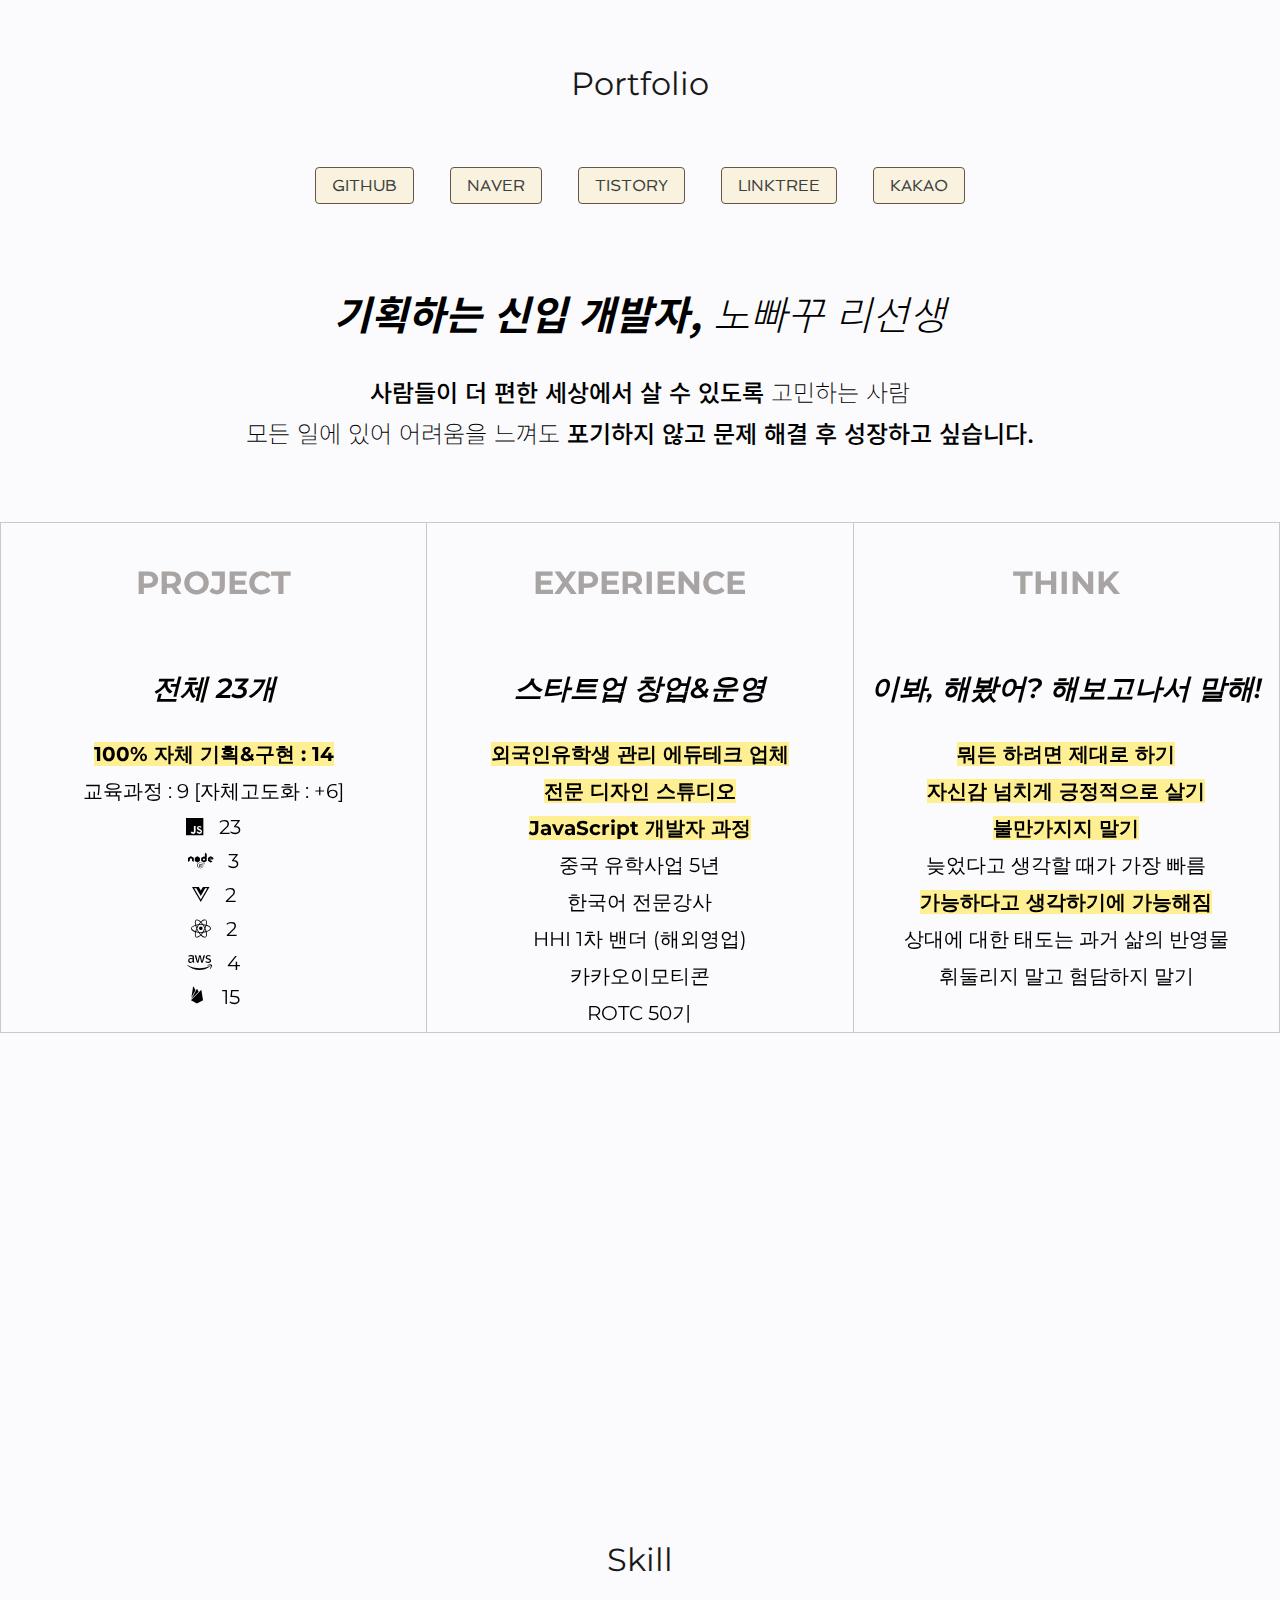
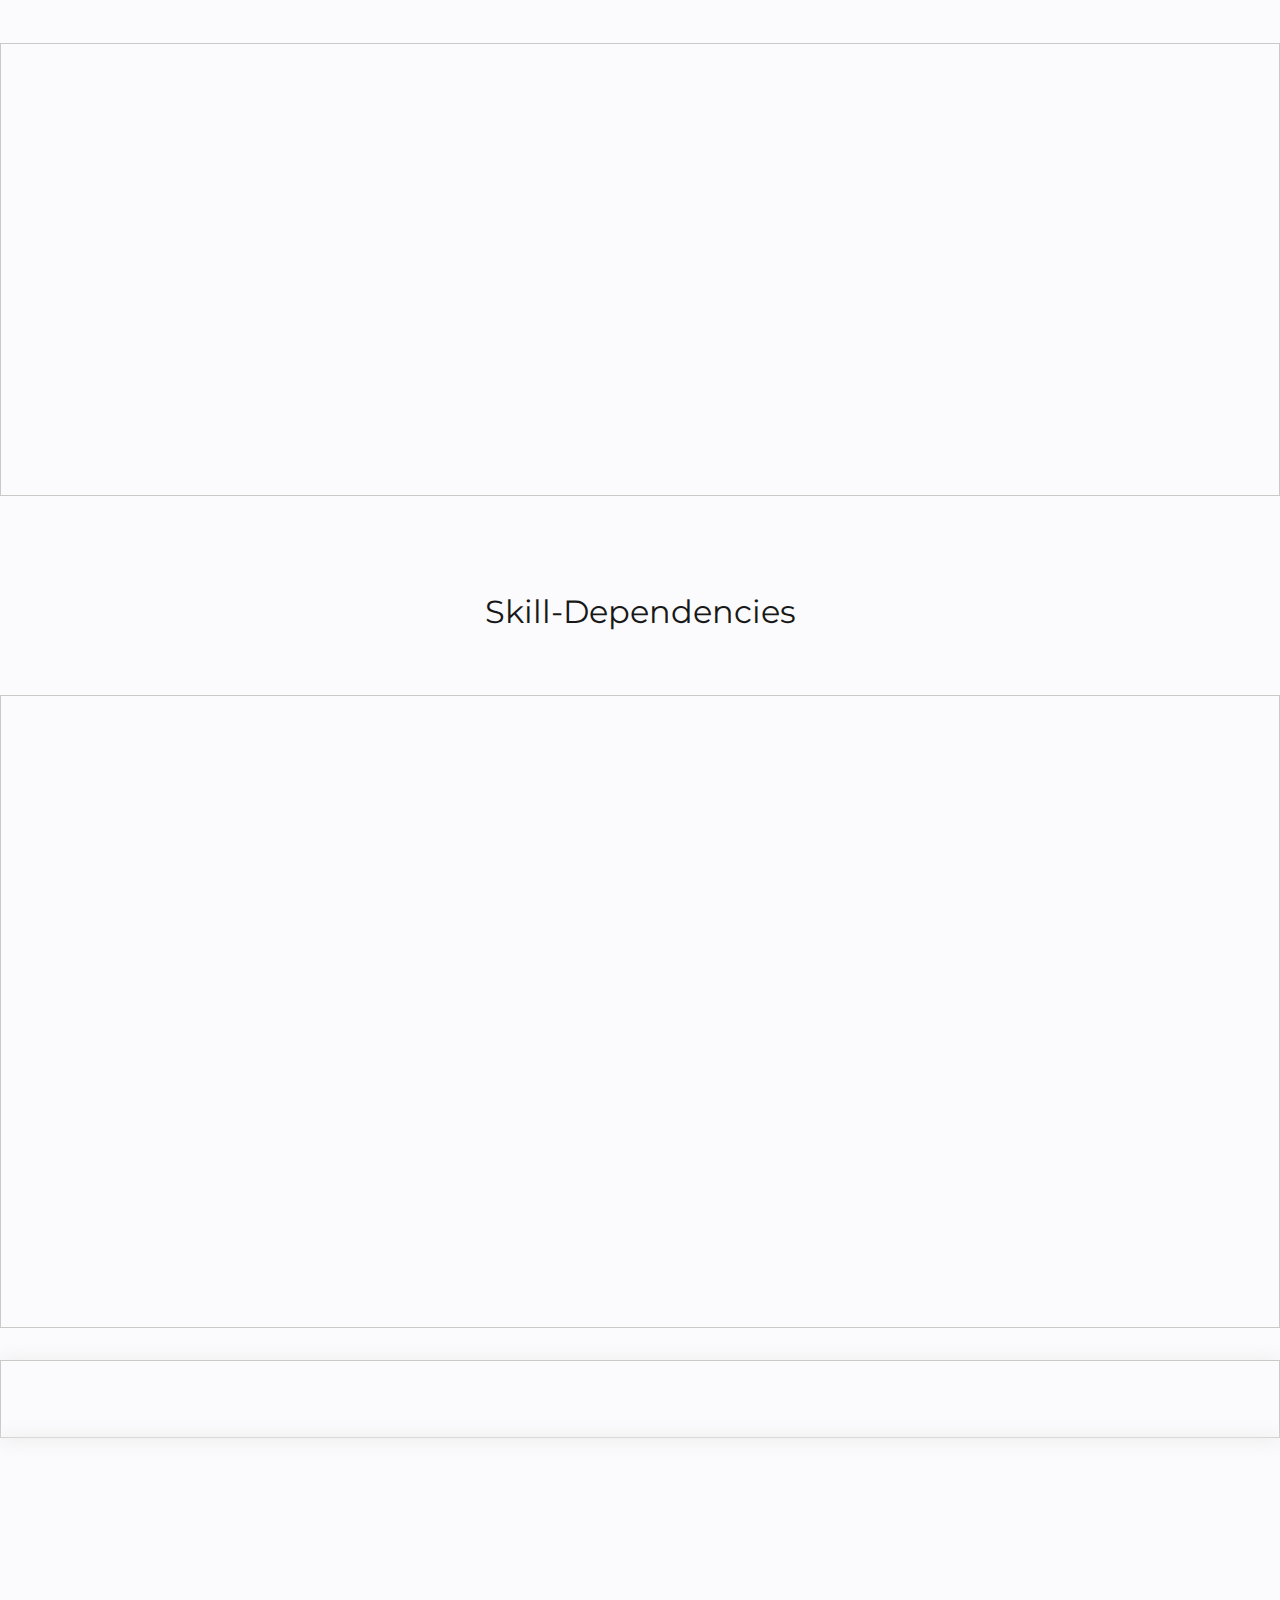
==== public/html/IntroPf.html @ 9d49daec "deploy complete" ====
<!DOCTYPE html>
<html lang="ko">

<head>
  <meta charset="UTF-8">
  <meta http-equiv="X-UA-Compatible" content="IE=edge">
  <meta name="viewport" content="width=device-width, initial-scale=1.0">
  <title>My Portfolio</title>
  <link rel="stylesheet" href="https://pro.fontawesome.com/releases/v5.10.0/css/all.css">
  <link href="https://unpkg.com/aos@2.3.1/dist/aos.css" rel="stylesheet">
  <link rel="stylesheet" href="../css/IntroPf.css">
  <link href='https://unpkg.com/boxicons@2.1.1/css/boxicons.min.css' rel='stylesheet'>
  <script src="https://unpkg.com/aos@2.3.1/dist/aos.js"></script>

</head>

<body>
  <!--  ================ first-page ================ -->
  <div class="first">
    <div class="header-wrapper">
      Portfolio
    </div>
    <div class="sns-wrapper">
      <ul>
        <a href="https://github.com/wagurugu" target="_blank">
          <li>GITHUB</li>
        </a>
        <a href="https://blog.naver.com/cutygost" target="_blank">
          <li>NAVER</li>
        </a>
        <a href="https://cutygost.tistory.com/" target="_blank">
          <li>TISTORY</li>
        </a>
        <a href="https://linktr.ee/cutygost" target="_blank">
          <li>LINKTREE</li>
        </a>
        <a href="https://open.kakao.com/o/sMpeODNd" target="_blank">
          <li>KAKAO</li>
        </a>
      </ul>
    </div>
    <div data-aos="fade-right" data-aos-duration="2000">
      <div class="title-main thirds">
        <span>기획하는 신입 개발자,</span> 노빠꾸 리선생
      </div>
      <div class="title-top">
        <span>사람들이 더 편한 세상에서 살 수 있도록</span> 고민하는 사람
      </div>
      <div class="title-bottom">
        모든 일에 있어 어려움을 느껴도 <span>포기하지 않고 문제 해결 후 성장하고 싶습니다.</span>
      </div>
    </div>
    <div class="content-wrapper">
      <div class="content-project" data-aos="fade-right" data-aos-easing="ease-out-cubic" data-aos-duration="1500">
        <div class="project">PROJECT</div>
        <div class="project-intro">
          <ul>
            <li>전체 23개</li>
            <li><span>100% 자체 기획&구현 : 14</span></li>
            <li>교육과정 : 9 [자체고도화 : +6]</li>
            <li><i class="fab fa-js"></i> &nbsp; 23</li>
            <li><i class="fab fa-node"></i> &nbsp; 3</li>
            <li><i class="fab fa-vuejs"></i> &nbsp; 2</li>
            <li><i class="fab fa-react"></i> &nbsp; 2</li>
            <li><i class="fab fa-aws"></i> &nbsp; 4</li>
            <li><i class='bx bxl-firebase'></i> &nbsp; 15</li>
          </ul>
        </div>
      </div>
      <div class="content-ex" data-aos="fade-down" data-aos-easing="ease-out-cubic" data-aos-duration="1500">
        <div class="ex">EXPERIENCE</div>
        <div class="ex-intro">
          <ul>
            <li>스타트업 창업&운영</li>
            <li><span>외국인유학생 관리 에듀테크 업체</span></li>
            <li><span>전문 디자인 스튜디오</span></li>
            <li><span>JavaScript 개발자 과정</span></li>
            <li>중국 유학사업 5년</li>
            <li>한국어 전문강사</li>
            <li>HHI 1차 밴더 (해외영업)</li>
            <li>카카오이모티콘</li>
            <li>ROTC 50기</li>
          </ul>
        </div>
      </div>
      <div class="content-my" data-aos="fade-left" data-aos-easing="ease-out-cubic" data-aos-duration="1500">
        <div class="my">THINK</div>
        <div class="my-intro">
          <ul>
            <li>이봐, 해봤어? 해보고나서 말해!</li>
            <li><span>뭐든 하려면 제대로 하기</span></li>
            <li><span>자신감 넘치게 긍정적으로 살기</span></li>
            <li><span>불만가지지 말기</span></li>
            <li>늦었다고 생각할 때가 가장 빠름</li>
            <li><span>가능하다고 생각하기에 가능해짐</span></li>
            <li>상대에 대한 태도는 과거 삶의 반영물</li>
            <li>휘둘리지 말고 험담하지 말기</li>
          </ul>
        </div>
      </div>
    </div>
  </div>
  <!--  ================ start-point ================ -->
  <div data-aos="zoom-in-down" data-aos-easing="ease-out-cubic" data-aos-duration="2000">
    <div class="header-wrapper">
      개발을 시작한 계기
    </div>
    <div class="pf-subtitle-top ">플랫폼 사업을 진행해보며 너무 <span>답답한 마음에 직접 개발을 배웠습니다.</span> </div>
    <div class="pf-subtitle-bottom">항상 기획하고 스스로 스케줄을 관리하며 <span>고객의 입장에서 생각하려 합니다.</span>
    </div>
    <div class="pf-sub-top">본인 스스로도 이해하지 못하는 포트폴리오를 보여주며 눈속임으로 일하려는게 아닌</div>
    <div class="pf-sub-top">본인의 실력과 <span>현실을 스스로 명확하게 파악하고 그에 맞춘 대안을 제시</span>하며</div>
    <div class="pf-sub-bottom">'왜 이것을 하는가?'라는 질문을 지속적으로 던지며 문제를 함께 해결하고자 합니다. </div>
  </div>
  <!--  ================ second-page ================ -->
  <div class="second">
    <div class="header-wrapper">
      Skill
    </div>
    <div class="content-wrapper">
      <div class="content-project" data-aos="zoom-out-right" data-aos-duration="1000">
        <div class="project">Base</div>
        <div class="project-intro">
          <ul>
            <li>이해도</li>
            <li><i class="fab fa-github-square"></i> &nbsp;100%</li>
            <li><i class="fab fa-gitlab"></i> &nbsp;70%</li>
            <li><i class="fab fa-html5"></i> &nbsp;100%</li>
            <li><i class="fab fa-css3-alt"></i> &nbsp;100%</li>
            <li><i class="fab fa-bootstrap"></i> &nbsp;100%</li>
            <li><i class="fab fa-sass"></i> &nbsp;80%</li>
            <li><i class='bx bxl-jquery'></i> &nbsp;80%</li>
          </ul>
        </div>
      </div>
      <div class="content-project" data-aos="zoom-out-up" data-aos-duration="1000">
        <div class="project">JavaScript</div>
        <div class="project-intro">
          <ul>
            <li>이해도</li>
            <li><i class="fab fa-js"></i></li>
            <li>ES5 &nbsp;70%</li>
            <li>ES6 &nbsp;80%</li>
            <li><i class="fab fa-chrome"></i></li>
            <li>개발자도구 &nbsp;100%</li>
            <li>확장프로그램 &nbsp;100%</li>
          </ul>
        </div>
      </div>
      <div class="content-project" data-aos="zoom-out-down" data-aos-duration="1000">
        <div class="project">Front</div>
        <div class="project-intro">
          <ul>
            <li>이해도</li>
            <li><i class="fab fa-js"></i> &nbsp;75%</li>
            <li><i class="fab fa-npm"></i> &nbsp;100%</li>
            <li><i class="fab fa-vuejs"></i> &nbsp;50%</li>
            <li><i class="fab fa-react"></i> &nbsp;70%</li>
            <li><i class='bx bxl-redux'></i> &nbsp;50%</li>
            <li><i class="fab fa-yarn"></i> &nbsp;100%</li>
          </ul>
        </div>
      </div>
      <div class="content-project" data-aos="zoom-out-down" data-aos-duration="1000">
        <div class="project">Back</div>
        <div class="project-intro">
          <ul>
            <li>이해도</li>
            <li><i class="fab fa-js"></i> &nbsp;75%</li>
            <li><i class="fab fa-node"></i> &nbsp;90%</li>
            <li><i class="fab fa-npm"></i> &nbsp;100%</li>
            <li>PostMan &nbsp;50%</li>
          </ul>
        </div>
      </div>
      <div class="content-project" data-aos="zoom-out-up" data-aos-duration="1000">
        <div class="project">Database</div>
        <div class="project-intro">
          <ul>
            <li>이해도</li>
            <li>MySql &nbsp;70%</li>
            <li>HediSql &nbsp;100%</li>
            <li>Sequelize &nbsp;100%</li>
            <li>MongoDB &nbsp;40%</li>
          </ul>
        </div>
      </div>
      <div class="content-project" data-aos="zoom-out-left" data-aos-duration="1000">
        <div class="project">Server</div>
        <div class="project-intro">
          <ul>
            <li>이해도</li>
            <li><i class="fab fa-aws"></i></li>
            <li>EC2 &nbsp;90%</li>
            <li>Route53 &nbsp;70%</li>
            <li>S3 &nbsp;50%</li>
            <li><i class='bx bxl-firebase'></i></li>
            <li>Deploy &nbsp;100%</li>
            <li>Realtime &nbsp;50%</li>
          </ul>
        </div>
      </div>
    </div>
    <!------------ second-sub ------------>
    <div class="header-wrapper">
      Skill-Dependencies
    </div>
    <div class="content-wrapper">
      <div class="content-project" data-aos="fade-right" data-aos-easing="ease-out-cubic" data-aos-duration="1500">
        <div class="project">NODE</div>
        <div class="project-intro">
          <ul>
            <li>NPM</li>
            <li><span>express</span> / <span>pm2</span> / nodemon / axios</li>
            <li><span>ejs</span> / pug / dotenv / express-mysql-session</li>
            <li>express-session / fs-extra / <span>bcrypt</span> / cors</li>
            <li>crypto-js / numeral / <span>mysql2</span> / multer</li>
            <li>helmet / http-errors / lodash / moment</li>
            <li>method-override / morgan / uuid</li>
            <li><span>sequelize</span> / validator / rotating-file-stream</li>
            <li><span>passport</span> / passport-kakao&local&naver</li>
            <li>cookie-parser / <span>jsonwebtoken</span></li>
            <li>color-convert / <span>jstree</span> / html-escaper</li>
            <li><span>nodemailer</span> / sharp / cross-env</li>


          </ul>
        </div>
      </div>
      <div class="content-project" data-aos="fade-down" data-aos-easing="ease-out-cubic" data-aos-duration="1500">
        <div class="project">VUE</div>
        <div class="project-intro">
          <ul>
            <li>NPM</li>
            <li><span>vuex</span> / vue-router / <span>eslint</span></li>
            <li><span>axios</span> / core-js / moment</li>
            <li>bootstrap / bootstrap-vue</li>
            <li>fortawesome / <span>sass</span> / sass-loader</li>
            <li>lint-staged / vue-template-compiler</li>
            <li>babel / babel-eslint</li>
            <li>eslint-config-prettier</li>
            <li>loading-overlay / observe-visibility</li>

          </ul>
        </div>
      </div>
      <div class="content-project" data-aos="fade-left" data-aos-easing="ease-out-cubic" data-aos-duration="1500">
        <div class="project">REACT</div>
        <div class="project-intro">
          <ul>
            <li>NPM</li>
            <li>react / react-dom / react-query</li>
            <li><span>react-redux</span> / react-router-dom</li>
            <li>react-scripts / react-slick / react-spinners</li>
            <li><span>sass</span> / <span>slick-carousel</span> / swiper</li>
            <li>axios / bootstrap / <span>color-convert</span></li>
            <li>dotenv / lodash / numeral</li>
            <li>reduxjs-toolkit / mui-icons-material</li>
            <li><span>mui-styles</span> / mui-material / fortawesome</li>
            <li>emotion-react / <span>emotion-styled</span></li>
          </ul>
        </div>
      </div>
    </div>

  </div>

  <!--  ================ third-page ================ -->
  <div class="third">

    <!--  ================ pf-1 ================ -->
    <div class="pf-main">
      <div class="pf-number" data-aos="fade-right" data-aos-duration="2000">No. 1</div>
      <div class="pf-content" data-aos="fade-left" data-aos-duration="2000">STUDIO - BOLD (디자인 회사)</div>
    </div>
    <div class="pf-box">
      <div class="pfbox-top">
        <div class="pftop-left" data-aos="fade-down-right" data-aos-duration="1000">
          <img src="../img/portfolioAll/1 BOLD/bold1.png" alt="pf-img">
        </div>
        <div class="pftop-right" data-aos="fade-down-left" data-aos-duration="1000">
          <div class="topright-title">실제 운영 서비스</div>
          <div class="topright-rate">참여율 : 100% / 이해도 : 100%</div>
          <div class="topright-intro">프로젝트 PM (고객/기획/개발/운영) 직접 진행</div>
          <div class="topright-btn">
            <a href="https://github.com/wagurugu/MyPortfolio/tree/master/%ED%8F%AC%ED%8A%B8%ED%8F%B4%EB%A6%AC%EC%98%A4/studio_bold(v2)"
              target="_blank"><span class="pf-btn1">기획안</span></a>
            <a href="https://studio-bold.kr" target="_blank"><span class="pf-btn2">사이트 바로가기</span></a>
          </div>
        </div>
      </div>
      <div class="pfbox-bottom" data-aos="fade-up-right" data-aos-duration="1000">
        <div class="pfbottom-left">
          <div class="bottomleft-title">SKILL</div>
          <div class="bottomleft-content">
            <div class="skill-main">
              <div class="skill-main-title">-주요-</div>
              <div class="skill-main-content">
                <ul>
                  <li>html</li>
                  <li>css</li>
                  <li>javascript</li>
                  <li>firebase</li>
                  <li>node.js</li>
                  <li>mysql</li>
                  <li>react</li>
                </ul>
              </div>
            </div>
            <div class="skill-sub">
              <div class="skill-sub-title">-보조-</div>
              <div class="skill-sub-content">
                <ul>
                  <li>express</li>
                  <li>axios</li>
                  <li>kakaoApi</li>
                  <li>swiper</li>
                  <li>masonry</li>
                  <li>json</li>
                  <li>multer</li>
                  <li>aws</li>
                </ul>
              </div>
            </div>
          </div>
        </div>
        <div class="pfbottom-right" data-aos="fade-up-left" data-aos-duration="1000">
          <div class="bottomright-title">프로젝트 방향</div>
          <div class="bottomright-rate1">실제 운영 디자인 전문 스튜디오 웹사이트(반응형) 제작</div>
          <div class="bottomright-rate2">javascript, node, react 버전의 3가지 종류로 제작</div>
          <div class="bottomright-real">사실적 의견</div>
          <div class="bottomright-realinfo1">javascript, node 버전은 기획~개발, 배포 완료</div>
          <div class="bottomright-realinfo2">react 버전은 mongodb 활용해서 개발 중(react/node)</div>
          <div class="bottomright-more">고도화 방향</div>
          <div class="bottomright-moreinfo1">admin(back)부분을 개발해 고객편의성 향상 필요</div>
          <div class="bottomright-moreinfo2">게시판, 인증, sns 로그인 구현으로 고객data 확보 필요-플랫폼화</div>
        </div>
      </div>
    </div>
    <!--  ================ pf-2 ================ -->
    <div class="pf-main">
      <div class="pf-number" data-aos="fade-right" data-aos-duration="2000">No. 2</div>
      <div class="pf-content" data-aos="fade-left" data-aos-duration="2000">REACT 쇼핑몰(Front)</div>
    </div>
    <div class="pf-box">
      <div class="pfbox-top">
        <div class="pftop-left" data-aos="fade-down-right" data-aos-duration="1000">
          <img src="../img/portfolioAll/2 SHOP(react)/shop(front)1.png" alt="pf-img">
        </div>
        <div class="pftop-right" data-aos="fade-down-left" data-aos-duration="1000">
          <div class="topright-title">교육과정 프로젝트</div>
          <div class="topright-rate">참여율 : 100% / 이해도 : 80%</div>
          <div class="topright-intro">JS개발자 국비과정 마지막 프로젝트</div>
          <div class="topright-btn">
            <a href="https://github.com/wagurugu/50-back-shop-my" target="_blank"><span class="pf-btn1">기획안</span></a>
            <a href="https://www.nobbaggu.kr" target="_blank"><span class="pf-btn2">사이트 바로가기</span></a>
          </div>
        </div>
      </div>
      <div class="pfbox-bottom" data-aos="fade-up-right" data-aos-duration="1000">
        <div class="pfbottom-left">
          <div class="bottomleft-title">SKILL</div>
          <div class="bottomleft-content">
            <div class="skill-main">
              <div class="skill-main-title">-주요-</div>
              <div class="skill-main-content">
                <ul>
                  <li>javascript</li>
                  <li>react</li>
                  <li>redux</li>
                  <li>mysql(hedi)</li>
                  <li>AWS</li>
                  <li>API</li>
                </ul>
              </div>
            </div>
            <div class="skill-sub">
              <div class="skill-sub-title">-보조-</div>
              <div class="skill-sub-content">
                <ul>
                  <li>react-slick</li>
                  <li>react-spinners</li>
                  <li>swiper</li>
                  <li>axios</li>
                  <li>bootstrap</li>
                  <li>axios</li>
                  <li>color-convert</li>
                  <li>dotenv</li>
                  <li>lodash</li>
                  <li>mui-icons/styles</li>
                  <li>emotion-react/styled</li>
                </ul>
              </div>
            </div>
          </div>
        </div>
        <div class="pfbottom-right" data-aos="fade-up-left" data-aos-duration="1000">
          <div class="bottomright-title">프로젝트 방향</div>
          <div class="bottomright-rate1">5개월 교육과정 중 마지막 프로젝트 : 1개월 소요</div>
          <div class="bottomright-rate2">react로 front, node로 back 제작으로 전체 쇼핑몰 사이트 완성</div>
          <div class="bottomright-real">사실적 의견</div>
          <div class="bottomright-realinfo1">관리자(admin)페이지까지 제작 완료로 실제 서비스 운영 가능</div>
          <div class="bottomright-realinfo2">컴포넌트 추가 및 back에서 간단한 api로 front data 연결 직접 가능</div>
          <div class="bottomright-more">고도화 방향</div>
          <div class="bottomright-moreinfo1">depth 2~3까지 페이지 추가 제작을 통해 실제 서비스 운영 준비</div>
          <div class="bottomright-moreinfo2">회원인증, sns로그인, PG결제 시스템 추가 적용까지 고도화 적용 학습</div>
        </div>
      </div>
    </div>
    <!--  ================ pf-3 ================ -->
    <div class="pf-main">
      <div class="pf-number" data-aos="fade-right" data-aos-duration="2000">No. 3</div>
      <div class="pf-content" data-aos="fade-left" data-aos-duration="2000">REACT 쇼핑몰(Back)</div>
    </div>
    <div class="pf-box">
      <div class="pfbox-top">
        <div class="pftop-left" data-aos="fade-down-right" data-aos-duration="1000">
          <img src="../img/portfolioAll/3 SHOP(node)/shop(back)2.png" alt="pf-img">
        </div>
        <div class="pftop-right" data-aos="fade-down-left" data-aos-duration="1000">
          <div class="topright-title">교육과정 프로젝트</div>
          <div class="topright-rate">참여율 : 100% / 이해도 : 60%</div>
          <div class="topright-intro">JS개발자 과정 마지막 프로젝트</div>
          <div class="topright-btn">
            <a href="https://github.com/wagurugu/50-back-shop-my" target="_blank"><span class="pf-btn1">기획안</span></a>
            <a href="https://www.nobbaggu.kr/admin" target="_blank"><span class="pf-btn2">사이트 바로가기</span></a>
          </div>
        </div>
      </div>
      <div class="pfbox-bottom" data-aos="fade-up-right" data-aos-duration="1000">
        <div class="pfbottom-left">
          <div class="bottomleft-title">SKILL</div>
          <div class="bottomleft-content">
            <div class="skill-main">
              <div class="skill-main-title">-주요-</div>
              <div class="skill-main-content">
                <ul>
                  <li>javascript</li>
                  <li>node.js</li>
                  <li>express</li>
                  <li>sequelize</li>
                  <li>mysql</li>
                  <li>AWS</li>
                </ul>
              </div>
            </div>
            <div class="skill-sub">
              <div class="skill-sub-title">-보조-</div>
              <div class="skill-sub-content">
                <ul>
                  <li>pm2</li>
                  <li>axios</li>
                  <li>ejs</li>
                  <li>multer</li>
                  <li>color-convert</li>
                  <li>nodemailer</li>
                  <li>sharp</li>
                  <li>jstree</li>
                </ul>
              </div>
            </div>
          </div>
        </div>
        <div class="pfbottom-right" data-aos="fade-up-left" data-aos-duration="1000">
          <div class="bottomright-title">프로젝트 방향</div>
          <div class="bottomright-rate1">5개월 교육과정 중 마지막 프로젝트 : 1개월 소요</div>
          <div class="bottomright-rate2">react로 front, node로 back 제작으로 전체 쇼핑몰 사이트 완성</div>
          <div class="bottomright-real">사실적 의견</div>
          <div class="bottomright-realinfo1">단순 sql 작성보다 sequelize 사용의 강력한 직접 느낌, CRUD구현 가능</div>
          <div class="bottomright-realinfo2">jstree 적용 부분에 있어 depth3까지 들어간 후 이해x (데이터흐름)</div>
          <div class="bottomright-more">고도화 방향</div>
          <div class="bottomright-moreinfo1">회원인증, sns로그인, PG결제 시스템 추가 적용까지 고도화 준비 연습</div>
          <div class="bottomright-moreinfo2">구글 에널리틱스, 애드센스 적용으로 실제 수익가능성 확인</div>
        </div>
      </div>
    </div>
    <!--  ================ pf-4 ================ -->
    <div class="pf-main">
      <div class="pf-number" data-aos="fade-right" data-aos-duration="2000">No. 4</div>
      <div class="pf-content" data-aos="fade-left" data-aos-duration="2000">Node 도서관리시스템(Front)</div>
    </div>
    <div class="pf-box">
      <div class="pfbox-top">
        <div class="pftop-left" data-aos="fade-down-right" data-aos-duration="1000">
          <img src="../img/portfolioAll/4 BOOK(front)/book(front)1.png" alt="pf-img">
        </div>
        <div class="pftop-right" data-aos="fade-down-left" data-aos-duration="1000">
          <div class="topright-title">교육과정 프로젝트</div>
          <div class="topright-rate">참여율 : 100% / 이해도 : 95%</div>
          <div class="topright-intro">node.js는 국비과정 이외, 주말수업 추가 참여로 구현 자신감 높음</div>
          <div class="topright-btn">
            <a href="https://github.com/wagurugu/15-sql-my" target="_blank"><span class="pf-btn1">기획안</span></a>
            <a href="https://book.nobbaggu.kr" target="_blank"><span class="pf-btn2">사이트 바로가기</span></a>
          </div>
        </div>
      </div>
      <div class="pfbox-bottom" data-aos="fade-up-right" data-aos-duration="1000">
        <div class="pfbottom-left">
          <div class="bottomleft-title">SKILL</div>
          <div class="bottomleft-content">
            <div class="skill-main">
              <div class="skill-main-title">-주요-</div>
              <div class="skill-main-content">
                <ul>
                  <li>javascript</li>
                  <li>node.js</li>
                  <li>express</li>
                  <li>AWS</li>
                </ul>
              </div>
            </div>
            <div class="skill-sub">
              <div class="skill-sub-title">-보조-</div>
              <div class="skill-sub-content">
                <ul>
                  <li>pm2</li>
                  <li>axios</li>
                  <li>bcrypt</li>
                  <li>dotenv</li>
                  <li>jsonwebtoken</li>
                  <li>lodash</li>
                  <li>uuid</li>
                  <li>&nbsp</li>
                </ul>
              </div>
            </div>
          </div>
        </div>
        <div class="pfbottom-right" data-aos="fade-up-left" data-aos-duration="1000">
          <div class="bottomright-title">프로젝트 방향</div>
          <div class="bottomright-rate1">첫 CRUD 구축 프로젝트(node.js)</div>
          <div class="bottomright-rate2">node 활용 front, back 구분없이 one-page 형태로 제작</div>
          <div class="bottomright-real">사실적 의견</div>
          <div class="bottomright-realinfo1">front부분에서 API활용, 인증(token)을 통해 서버(back) 접근 승인</div>
          <div class="bottomright-realinfo2">100% 직접 코드 구현은 어렵지만 기존의 내용에서 기능 변경, 추가는 가능함</div>
          <div class="bottomright-more">고도화 방향</div>
          <div class="bottomright-moreinfo1">node 활용으로 single페이지 구축도 괜찮지만 front, back 분리가 필요함</div>
          <div class="bottomright-moreinfo2">mvp검증 후 다시 front/back 나눠서 개발도 좋지만 개발자는 항상 확장(고도화)을 생각해야함</div>
        </div>
      </div>
    </div>
    <!--  ================ pf-5 ================ -->
    <div class="pf-main">
      <div class="pf-number" data-aos="fade-right" data-aos-duration="2000">No. 5</div>
      <div class="pf-content" data-aos="fade-left" data-aos-duration="2000">Node 도서관리시스템(Back)</div>
    </div>
    <div class="pf-box">
      <div class="pfbox-top">
        <div class="pftop-left" data-aos="fade-down-right" data-aos-duration="1000">
          <img src="../img/portfolioAll/5 BOOK(back)/book(back)1.png" alt="pf-img">
        </div>
        <div class="pftop-right" data-aos="fade-down-left" data-aos-duration="1000">
          <div class="topright-title">교육과정 프로젝트</div>
          <div class="topright-rate">참여율 : 100% / 이해도 : 95%</div>
          <div class="topright-intro">node 과정은 국비과정 이외, 주말 추가 수업 참여로 이해 수준 높음</div>
          <div class="topright-btn">
            <a href="https://github.com/wagurugu/15-sql-my" target="_blank"><span class="pf-btn1">기획안</span></a>
            <a href="https://book.nobbaggu.kr/ko/auth/login" target="_blank"><span class="pf-btn2">사이트 바로가기</span></a>
          </div>
        </div>
      </div>
      <div class="pfbox-bottom" data-aos="fade-up-right" data-aos-duration="1000">
        <div class="pfbottom-left">
          <div class="bottomleft-title">SKILL</div>
          <div class="bottomleft-content">
            <div class="skill-main">
              <div class="skill-main-title">-주요-</div>
              <div class="skill-main-content">
                <ul>
                  <li>javascript</li>
                  <li>node.js</li>
                  <li>express</li>
                  <li>ejs</li>
                  <li>mysql</li>
                  <li>AWS</li>
                  <li>kakaoApi</li>
                  <li>naverApi</li>
                </ul>
              </div>
            </div>
            <div class="skill-sub">
              <div class="skill-sub-title">-보조-</div>
              <div class="skill-sub-content">
                <ul>
                  <li>pm2</li>
                  <li>axios</li>
                  <li>bcrypt</li>
                  <li>multer</li>
                  <li>validator</li>
                  <li>passport</li>
                  <li>sequelize</li>
                  <li>dotenv</li>
                  <li>uuid</li>
                </ul>
              </div>
            </div>
          </div>
        </div>
        <div class="pfbottom-right" data-aos="fade-up-left" data-aos-duration="1000">
          <div class="bottomright-title">프로젝트 방향</div>
          <div class="bottomright-rate1">첫 CRUD 구축 프로젝트(node.js)</div>
          <div class="bottomright-rate2">node 활용 front, back 구분없이 one-page 형태로 제작</div>
          <div class="bottomright-real">사실적 의견</div>
          <div class="bottomright-realinfo1">back에서 ejs를 사용해 view부분 전체 구축, sns로그인, 인증 등</div>
          <div class="bottomright-realinfo2">passport를 통해 kakao, naver 이외에도 다른 플랫폼 기능 활용 가능(api)</div>
          <div class="bottomright-more">고도화 방향</div>
          <div class="bottomright-moreinfo1">언어 관련 modules(lang-init.js) 활용해 중국어 추가 반영</div>
          <div class="bottomright-moreinfo2">도서목록파일을 json형태로 back서버에서 다른 url로 전달해주는 기능(?)</div>
        </div>
      </div>
    </div>
    <!--  ================ pf-6 ================ -->
    <div class="pf-main">
      <div class="pf-number" data-aos="fade-right" data-aos-duration="2000">No. 6</div>
      <div class="pf-content" data-aos="fade-left" data-aos-duration="2000">VUE 도서관리시스템(Front)</div>
    </div>
    <div class="pf-box">
      <div class="pfbox-top">
        <div class="pftop-left" data-aos="fade-down-right" data-aos-duration="1000">
          <img src="../img/portfolioAll/6 BOOK(vue)/vue1.png" alt="pf-img">
        </div>
        <div class="pftop-right" data-aos="fade-down-left" data-aos-duration="1000">
          <div class="topright-title">교육과정 프로젝트</div>
          <div class="topright-rate">참여율 : 100% / 이해도 : 55%</div>
          <div class="topright-intro">No.5의 express로 제작한 front부분과 동일한 내용 vue로 개발</div>
          <div class="topright-btn">
            <a href="https://github.com/wagurugu/MyPortfolio/tree/master/%ED%8F%AC%ED%8A%B8%ED%8F%B4%EB%A6%AC%EC%98%A4/VUE/%EB%8F%84%EC%84%9C%EA%B4%80%EB%A6%AC%EC%8B%9C%EC%8A%A4%ED%85%9C(book)"
              target="_blank"><span class="pf-btn1">기획안</span></a>
            <a href="https://app-vue-node.web.app" target="_blank"><span class="pf-btn2">사이트 바로가기</span></a>
          </div>
        </div>
      </div>
      <div class="pfbox-bottom" data-aos="fade-up-right" data-aos-duration="1000">
        <div class="pfbottom-left">
          <div class="bottomleft-title">SKILL</div>
          <div class="bottomleft-content">
            <div class="skill-main">
              <div class="skill-main-title">-주요-</div>
              <div class="skill-main-content">
                <ul>
                  <li>javascript</li>
                  <li>vue</li>
                  <li>vuex</li>
                  <li>scss</li>
                  <li>vue-router</li>
                  <li>eslint</li>
                </ul>
              </div>
            </div>
            <div class="skill-sub">
              <div class="skill-sub-title">-보조-</div>
              <div class="skill-sub-content">
                <ul>
                  <li>axios</li>
                  <li>bootstrap-vue</li>
                  <li>core-js</li>
                  <li>moment</li>
                  <li>loading-overlay</li>
                  <li>observe-visibility</li>
                  <li>&nbsp</li>
                  <li>&nbsp</li>
                </ul>
              </div>
            </div>
          </div>
        </div>
        <div class="pfbottom-right" data-aos="fade-up-left" data-aos-duration="1000">
          <div class="bottomright-title">프로젝트 방향</div>
          <div class="bottomright-rate1">express 활용한 첫 CRUD(AWS) 프로젝트와 동일한 내용 개발</div>
          <div class="bottomright-rate2">vue를 활용한 front부분을 만들고 express 활용한 back부분에서 api로 데이터 받아옴</div>
          <div class="bottomright-real">사실적 의견</div>
          <div class="bottomright-realinfo1">vue는 배운 기간이 너무 짧았음 : 잘모름!! / 학습이 많이 필요한 상황</div>
          <div class="bottomright-realinfo2">react 1개월 학습 후 react보다 vue가 더 개발하기 쉬움이 확실하지만 결국 둘다 필요!</div>
          <div class="bottomright-more">고도화 방향</div>
          <div class="bottomright-moreinfo1">react 프로젝트처럼 front를 vue로 제작, back을 express로 제작</div>
          <div class="bottomright-moreinfo2">vue를 통해서도 인증, sns로그인 등의 추가 기능개발이 필요함</div>
        </div>
      </div>
    </div>
    <!--  ================ pf-7 ================ -->
    <div class="pf-main">
      <div class="pf-number" data-aos="fade-right" data-aos-duration="2000">No. 7</div>
      <div class="pf-content" data-aos="fade-left" data-aos-duration="2000">LANGTOCK Project</div>
    </div>
    <div class="pf-box">
      <div class="pfbox-top">
        <div class="pftop-left" data-aos="fade-down-right" data-aos-duration="1000">
          <img src="../img/portfolioAll/7 LANGTOCK/langtock-main.png" alt="pf-img">
        </div>
        <div class="pftop-right" data-aos="fade-down-left" data-aos-duration="1000">
          <div class="topright-title">2020예창패 - 비대면 에듀테크 특화</div>
          <div class="topright-rate">기획-디자인-개발 3종에서 '기획-디자인' 직접 진행</div>
          <div class="topright-intro">개발 공부를 시작한 계기 / 사업비 6800만원(5개월)</div>
          <div class="topright-btn">
            <a href="https://github.com/wagurugu/MyPortfolio/tree/master/%ED%8F%AC%ED%8A%B8%ED%8F%B4%EB%A6%AC%EC%98%A4/langtock"
              target="_blank"><span class="pf-btn1">기획안</span></a>
            <a href="https://langtock.com/" target="_blank"><span class="pf-btn2">사이트 바로가기</span></a>
          </div>
        </div>
      </div>
      <div class="pfbox-bottom" data-aos="fade-up-right" data-aos-duration="1000">
        <div class="pfbottom-left">
          <div class="bottomleft-title">SKILL</div>
          <div class="bottomleft-content">
            <div class="skill-main">
              <div class="skill-main-title">-주요-</div>
              <div class="skill-main-content">
                <ul>
                  <li>html</li>
                  <li>css</li>
                  <li>javascript</li>
                </ul>
              </div>
            </div>
            <div class="skill-sub">
              <div class="skill-sub-title">-보조-</div>
              <div class="skill-sub-content">
                <ul>
                  <li>jquery</li>
                  <li>bootstrap</li>
                  <li>AWS</li>
                  <li>mysql</li>
                  <li>bootstrap</li>
                  <li>&nbsp</li>
                  <li>&nbsp</li>
                  <li>&nbsp</li>
                </ul>
              </div>
            </div>
          </div>
        </div>
        <div class="pfbottom-right" data-aos="fade-up-left" data-aos-duration="1000">
          <div class="bottomright-title">프로젝트 방향</div>
          <div class="bottomright-rate1">학생:강사 매칭 플랫폼 제작</div>
          <div class="bottomright-rate2">3000만원 이상의 외주금액이 들어간 프로젝트(자부담 0원)</div>
          <div class="bottomright-real">사실적 의견</div>
          <div class="bottomright-realinfo1">개발 5개월 배운 현재 시점에서 동일한 langtock 개발 2주 이내 가능</div>
          <div class="bottomright-realinfo2">front:react, back:node 활용 1인 풀스텍 개발 가능! 모르면 당한다 : )</div>
          <div class="bottomright-more">고도화 방향</div>
          <div class="bottomright-moreinfo1">database용 서버, back용 서버로 100만원씩 낼 필요없이 AWS로 한방에 해결 : )</div>
          <div class="bottomright-moreinfo2">sns로그인 건당 50만원씩 내며 개발할 필요 없이 직접 원하는 모든 기능 개발 가능 : )</div>
        </div>
      </div>
    </div>
    <!--  ================ pf-8 ================ -->
    <div class="pf-main">
      <div class="pf-number" data-aos="fade-right" data-aos-duration="2000">No. 8</div>
      <div class="pf-content" data-aos="fade-left" data-aos-duration="2000">Kakao API 활용 검색포털</div>
    </div>
    <div class="pf-box">
      <div class="pfbox-top">
        <div class="pftop-left" data-aos="fade-down-right" data-aos-duration="1000">
          <img src="../img/portfolioAll/8 Kakao(search)/search9(완성).jpg" alt="pf-img">
        </div>
        <div class="pftop-right" data-aos="fade-down-left" data-aos-duration="1000">
          <div class="topright-title">교육과정 프로젝트(+고도화)</div>
          <div class="topright-rate">참여율 : 100% / 이해도 : 80%</div>
          <div class="topright-intro">100% JavaScript 개발 프로젝트</div>
          <div class="topright-btn">
            <a href="https://github.com/wagurugu/MyPortfolio/tree/master/%ED%8F%AC%ED%8A%B8%ED%8F%B4%EB%A6%AC%EC%98%A4/Search(kakaoAPI)"
              target="_blank"><span class="pf-btn1">기획안</span></a>
            <a href="https://kakao-search.web.app/html/search.html" target="_blank"><span class="pf-btn2">사이트
                바로가기</span></a>
          </div>
        </div>
      </div>
      <div class="pfbox-bottom" data-aos="fade-up-right" data-aos-duration="1000">
        <div class="pfbottom-left">
          <div class="bottomleft-title">SKILL</div>
          <div class="bottomleft-content">
            <div class="skill-main">
              <div class="skill-main-title">-주요-</div>
              <div class="skill-main-content">
                <ul>
                  <li>html</li>
                  <li>css</li>
                  <li>javascript</li>
                  <li>KakaoAPI</li>
                </ul>
              </div>
            </div>
            <div class="skill-sub">
              <div class="skill-sub-title">-보조-</div>
              <div class="skill-sub-content">
                <ul>
                  <li>Kakao-WEB</li>
                  <li>Kakao-BLOG</li>
                  <li>Kakao-IMAGE</li>
                  <li>Kakao-MOVIE</li>
                  <li>Kakao-BOOK</li>
                  <li>Kakao-CAFE</li>
                  <li>&nbsp</li>
                  <li>&nbsp</li>
                </ul>
              </div>
            </div>
          </div>
        </div>
        <div class="pfbottom-right" data-aos="fade-up-left" data-aos-duration="1000">
          <div class="bottomright-title">프로젝트 방향</div>
          <div class="bottomright-rate1">KakaoOpenAPI 활용 data 흐름을 이해하는 프로젝트</div>
          <div class="bottomright-rate2">OpenAPI를 활용하는 방법을 확실하게 적용 가능함</div>
          <div class="bottomright-real">사실적 의견</div>
          <div class="bottomright-realinfo1">교육과정 프로젝트에서 데이터 오류, 반응형 미처리 부분 수정</div>
          <div class="bottomright-realinfo2">modal창 및 세부 디자인 부분 수정 및 고도화</div>
          <div class="bottomright-more">고도화 방향</div>
          <div class="bottomright-moreinfo1">공공 데이터 포털 활용해 각각 다른 데이터를 연결</div>
          <div class="bottomright-moreinfo2">서로 다른 데이터를 재가공한 빅데이터 생성 개발 방향</div>
        </div>
      </div>
    </div>
    <!--  ================ pf-9 ================ -->
    <div class="pf-main">
      <div class="pf-number" data-aos="fade-right" data-aos-duration="2000">No. 9</div>
      <div class="pf-content" data-aos="fade-left" data-aos-duration="2000">VUE 날씨앱(APP)</div>
    </div>
    <div class="pf-box">
      <div class="pfbox-top">
        <div class="pftop-left" data-aos="fade-down-right" data-aos-duration="1000">
          <img src="../img/portfolioAll/9 weather(vue)/Pf-VUE-weather(2).jpg" alt="pf-img">
        </div>
        <div class="pftop-right" data-aos="fade-down-left" data-aos-duration="1000">
          <div class="topright-title">교육과정 프로젝트</div>
          <div class="topright-rate">참여율 : 100% / 이해도 : 60%</div>
          <div class="topright-intro">openweatherAPI 활용한 json데이터 처리</div>
          <div class="topright-btn">
            <a href="https://github.com/wagurugu/MyPortfolio/tree/master/%ED%8F%AC%ED%8A%B8%ED%8F%B4%EB%A6%AC%EC%98%A4/VUE/%EB%82%A0%EC%94%A8APP(openAPI)"
              target="_blank"><span class="pf-btn1">기획안</span></a>
            <a href="https://vue-weather-a7e32.firebaseapp.com" target="_blank"><span class="pf-btn2">사이트
                바로가기</span></a>
          </div>
        </div>
      </div>
      <div class="pfbox-bottom" data-aos="fade-up-right" data-aos-duration="1000">
        <div class="pfbottom-left">
          <div class="bottomleft-title">SKILL</div>
          <div class="bottomleft-content">
            <div class="skill-main">
              <div class="skill-main-title">-주요-</div>
              <div class="skill-main-content">
                <ul>
                  <li>javascript</li>
                  <li>scss</li>
                  <li>vue</li>
                  <li>vuex</li>
                  <li>vue-router</li>
                  <li>openAPI</li>
                  <li>firebase</li>
                </ul>
              </div>
            </div>
            <div class="skill-sub">
              <div class="skill-sub-title">-보조-</div>
              <div class="skill-sub-content">
                <ul>
                  <li>axios</li>
                  <li>bootstrap-vue</li>
                  <li>core-js</li>
                  <li>moment</li>
                  <li>eslint</li>
                  <li>&nbsp</li>
                  <li>&nbsp</li>
                  <li>&nbsp</li>
                </ul>
              </div>
            </div>
          </div>
        </div>
        <div class="pfbottom-right" data-aos="fade-up-left" data-aos-duration="1000">
          <div class="bottomright-title">프로젝트 방향</div>
          <div class="bottomright-rate1">날씨 관련 openAPI를 활용해 실시간 위치의 날씨정보 확인</div>
          <div class="bottomright-rate2">javascript 내장 함수(geolocation) 활용</div>
          <div class="bottomright-real">사실적 의견</div>
          <div class="bottomright-realinfo1">vue 학습 기간이 너무 짧았기에 아직 vue 활용 개발에 어려움이 있음</div>
          <div class="bottomright-realinfo2">react 혹은 순수 javascript로 개발하는것이 더 효율적이고 가능성이 높다고 생각</div>
          <div class="bottomright-more">고도화 방향</div>
          <div class="bottomright-moreinfo1">회원인증 후 권한 부여(회원: 추가 데이터 제공 / 비회원: 일단 데이터 제공)</div>
          <div class="bottomright-moreinfo2">단순 날씨 데이터뿐만 아니라 해당 날씨에 맞는 옷차림, 식사메뉴 등을 추천해주는 데이터 제공</div>
        </div>
      </div>
    </div>
    <!--  ================ pf-10 ================ -->
    <div class="pf-main">
      <div class="pf-number" data-aos="fade-right" data-aos-duration="2000">No. 10</div>
      <div class="pf-content" data-aos="fade-left" data-aos-duration="2000">W3S CSS-Clone 3종</div>
    </div>
    <div class="pf-box">
      <div class="pfbox-top">
        <div class="pftop-left" data-aos="fade-down-right" data-aos-duration="1000">
          <img src="../img/portfolioAll/10 css(clone)/W3S(2)-(완료)1.jpg" alt="pf-img">
        </div>
        <div class="pftop-right" data-aos="fade-down-left" data-aos-duration="1000">
          <div class="topright-title">교육과정 프로젝트(+고도화)</div>
          <div class="topright-rate">참여율 : 100% / 이해도 : 100%</div>
          <div class="topright-intro">교육과정 이상의 기능을 직접 추가해서 구현</div>
          <div class="topright-btn">
            <a href="https://github.com/wagurugu/MyPortfolio/tree/master/%ED%8F%AC%ED%8A%B8%ED%8F%B4%EB%A6%AC%EC%98%A4/Publisher(WEB)/clone-w3s"
              target="_blank"><span class="pf-btn1">기획안</span></a>
            <a href="https://w3s-clone.web.app/html/W3S(2).html" target="_blank"><span class="pf-btn2">사이트
                바로가기</span></a>
          </div>
        </div>
      </div>
      <div class="pfbox-bottom" data-aos="fade-up-right" data-aos-duration="1000">
        <div class="pfbottom-left">
          <div class="bottomleft-title">SKILL</div>
          <div class="bottomleft-content">
            <div class="skill-main">
              <div class="skill-main-title">-주요-</div>
              <div class="skill-main-content">
                <ul>
                  <li>html</li>
                  <li>css</li>
                  <li>javascript</li>
                  <li>kakaoMAP</li>
                </ul>
              </div>
            </div>
            <div class="skill-sub">
              <div class="skill-sub-title">-보조-</div>
              <div class="skill-sub-content">
                <ul>
                  <li>jquery</li>
                  <li>wow</li>
                  <li>aos</li>
                  <li>swiper</li>
                  <li>masonry</li>
                  <li>&nbsp</li>
                  <li>&nbsp</li>
                  <li>&nbsp</li>
                </ul>
              </div>
            </div>
          </div>
        </div>
        <div class="pfbottom-right" data-aos="fade-up-left" data-aos-duration="1000">
          <div class="bottomright-title">프로젝트 방향</div>
          <div class="bottomright-rate1">최초 학습은 W3S 사이트 동일한 clone css연습</div>
          <div class="bottomright-rate2">css 적용에 대한 다양한 것들을 경험하며 배움</div>
          <div class="bottomright-real">사실적 의견</div>
          <div class="bottomright-realinfo1">교육과정 진행하며 정말 스스로 이것저것 많이 시도해봄(css)</div>
          <div class="bottomright-realinfo2">고객이 원하는 view부분에 대한 개발은 99.9% 직접 가능하다는 자신감 있음</div>
          <div class="bottomright-more">고도화 방향</div>
          <div class="bottomright-moreinfo1">pinterest 등의 아이디어 플랫폼을 활용해 최신 트렌드 반영한 사이트 제작</div>
          <div class="bottomright-moreinfo2">디자인 부분에서도 다양한 module을 미리 만들어놓고 프로젝트마다 수정해서 사용</div>
        </div>
      </div>
    </div>
    <!--  ================ pf-11 ================ -->
    <div class="pf-main">
      <div class="pf-number" data-aos="fade-right" data-aos-duration="2000">No. 11</div>
      <div class="pf-content" data-aos="fade-left" data-aos-duration="2000">일반 사이트 Clone 2종</div>
    </div>
    <div class="pf-box">
      <div class="pfbox-top">
        <div class="pftop-left" data-aos="fade-down-right" data-aos-duration="1000">
          <img src="../img/portfolioAll/11 css(publiser)/clone1.png" alt="pf-img">
        </div>
        <div class="pftop-right" data-aos="fade-down-left" data-aos-duration="1000">
          <div class="topright-title">자체 프로젝트(1인)</div>
          <div class="topright-rate">참여율 : 100% / 이해도 : 100%</div>
          <div class="topright-intro">Serge Lutens / Lush</div>
          <div class="topright-btn">
            <a href="https://github.com/wagurugu/MyPortfolio/tree/master/%ED%8F%AC%ED%8A%B8%ED%8F%B4%EB%A6%AC%EC%98%A4/Publisher(WEB)/clone-web"
              target="_blank"><span class="pf-btn1">기획안</span></a>
            <a href="https://clone-6f1ae.web.app/html/sergelutens.html" target="_blank"><span class="pf-btn2">사이트
                바로가기</span></a>
          </div>
        </div>
      </div>
      <div class="pfbox-bottom" data-aos="fade-up-right" data-aos-duration="1000">
        <div class="pfbottom-left">
          <div class="bottomleft-title">SKILL</div>
          <div class="bottomleft-content">
            <div class="skill-main">
              <div class="skill-main-title">-주요-</div>
              <div class="skill-main-content">
                <ul>
                  <li>html</li>
                  <li>css</li>
                  <li>javascript</li>
                </ul>
              </div>
            </div>
            <div class="skill-sub">
              <div class="skill-sub-title">-보조-</div>
              <div class="skill-sub-content">
                <ul>
                  <li>jquery</li>
                  <li>firebase</li>
                  <li>&nbsp</li>
                  <li>&nbsp</li>
                  <li>&nbsp</li>
                  <li>&nbsp</li>
                  <li>&nbsp</li>
                </ul>
              </div>
            </div>
          </div>
        </div>
        <div class="pfbottom-right" data-aos="fade-up-left" data-aos-duration="1000">
          <div class="bottomright-title">프로젝트 방향</div>
          <div class="bottomright-rate1">실사용 사이트 view 그대로 랜딩페이지 클론코딩</div>
          <div class="bottomright-rate2">다양한 사이트를 클론코딩하며 css를 연습할 수 있음</div>
          <div class="bottomright-real">사실적 의견</div>
          <div class="bottomright-realinfo1">클론 코딩은 하면 할수록 실력향상 및 속도증가를 직접 경험함</div>
          <div class="bottomright-realinfo2">코드 간결화, 코드 통일성 등 웹표준을 따르는 연습 필요</div>
          <div class="bottomright-more">고도화 방향</div>
          <div class="bottomright-moreinfo1">-</div>
        </div>
      </div>
    </div>
    <!--  ================ pf-12 ================ -->
    <div class="pf-main">
      <div class="pf-number" data-aos="fade-right" data-aos-duration="2000">No. 12</div>
      <div class="pf-content" data-aos="fade-left" data-aos-duration="2000">My PORTFOLIO</div>
    </div>
    <div class="pf-box">
      <div class="pfbox-top">
        <div class="pftop-left" data-aos="fade-down-right" data-aos-duration="1000">
          <img src="../img/portfolioAll/12 IntroPf(portfolio)/pf1.png" alt="pf-img">
        </div>
        <div class="pftop-right" data-aos="fade-down-left" data-aos-duration="1000">
          <div class="topright-title">자체 프로젝트(1인)</div>
          <div class="topright-rate">참여율 : 100% / 이해도 : 100%</div>
          <div class="topright-intro">신입 개발자 개인 포트폴리오 사이트(반응형)</div>
          <div class="topright-btn">
            <a href="https://github.com/wagurugu/MyPortfolio/tree/master/%ED%8F%AC%ED%8A%B8%ED%8F%B4%EB%A6%AC%EC%98%A4/Intro_use/IntroPf"
              target="_blank"><span class="pf-btn1">기획안</span></a>
            <a href="https://cutygost.com" target="_blank"><span class="pf-btn2">사이트 바로가기</span></a>
          </div>
        </div>
      </div>
      <div class="pfbox-bottom" data-aos="fade-up-right" data-aos-duration="1000">
        <div class="pfbottom-left">
          <div class="bottomleft-title">SKILL</div>
          <div class="bottomleft-content">
            <div class="skill-main">
              <div class="skill-main-title">-주요-</div>
              <div class="skill-main-content">
                <ul>
                  <li>html</li>
                  <li>css</li>
                  <li>javascript</li>
                </ul>
              </div>
            </div>
            <div class="skill-sub">
              <div class="skill-sub-title">-보조-</div>
              <div class="skill-sub-content">
                <ul>
                  <li>axios</li>
                  <li>json</li>
                  <li>aos</li>
                  <li>firebase</li>
                  <li>&nbsp</li>
                  <li>&nbsp</li>
                  <li>&nbsp</li>
                  <li>&nbsp</li>
                </ul>
              </div>
            </div>
          </div>
        </div>
        <div class="pfbottom-right" data-aos="fade-up-left" data-aos-duration="1000">
          <div class="bottomright-title">프로젝트 방향</div>
          <div class="bottomright-rate1">깔끔하게 핵심 정보만 표현하는 포트폴리오 사이트 제작</div>
          <div class="bottomright-rate2">다양한 시도를 해보며 관련 내용 github 기록</div>
          <div class="bottomright-real">사실적 의견</div>
          <div class="bottomright-realinfo1">화려한 기능보다 목적에 맞는 스타일의 개발이 중요하다고 판단</div>
          <div class="bottomright-realinfo2">포트폴리오 사이트 목적에 맞게 포트폴리오 내용 및 기술 위주 view</div>
          <div class="bottomright-more">고도화 방향</div>
          <div class="bottomright-moreinfo1">user가 게임을 하듯 포트폴리오 내용을 직접 확인해나가도록 구성</div>
          <div class="bottomright-moreinfo2">정보확인만 가능한 정적인 page보다 user와 함께 참여하는 동적 page 제작 필요</div>
        </div>
      </div>
    </div>
    <!--  ================ pf-13 ================ -->
    <div class="pf-main">
      <div class="pf-number" data-aos="fade-right" data-aos-duration="2000">No. 13</div>
      <div class="pf-content" data-aos="fade-left" data-aos-duration="2000">Self Introduction</div>
    </div>
    <div class="pf-box">
      <div class="pfbox-top">
        <div class="pftop-left" data-aos="fade-down-right" data-aos-duration="1000">
          <img src="../img/portfolioAll/13 IntroMy(self)/self_introduction2(web).jpg" alt="pf-img">
        </div>
        <div class="pftop-right" data-aos="fade-down-left" data-aos-duration="1000">
          <div class="topright-title">자체 프로젝트(1인)</div>
          <div class="topright-rate">참여율 : 100% / 이해도 : 100%</div>
          <div class="topright-intro">신입 개발자 자기소개 페이지(반응형)</div>
          <div class="topright-btn">
            <a href="https://github.com/wagurugu/MyPortfolio/tree/master/%ED%8F%AC%ED%8A%B8%ED%8F%B4%EB%A6%AC%EC%98%A4/Intro_use/IntroMy"
              target="_blank"><span class="pf-btn1">기획안</span></a>
            <a href="https://intro-myself.web.app/html/IntroMy.html" target="_blank"><span class="pf-btn2">사이트
                바로가기</span></a>
          </div>
        </div>
      </div>
      <div class="pfbox-bottom" data-aos="fade-up-right" data-aos-duration="1000">
        <div class="pfbottom-left">
          <div class="bottomleft-title">SKILL</div>
          <div class="bottomleft-content">
            <div class="skill-main">
              <div class="skill-main-title">-주요-</div>
              <div class="skill-main-content">
                <ul>
                  <li>html</li>
                  <li>css</li>
                  <li>javascript</li>
                </ul>
              </div>
            </div>
            <div class="skill-sub">
              <div class="skill-sub-title">-보조-</div>
              <div class="skill-sub-content">
                <ul>
                  <li>axios</li>
                  <li>json</li>
                  <li>swiper</li>
                  <li>firebase</li>
                  <li>&nbsp</li>
                  <li>&nbsp</li>
                  <li>&nbsp</li>
                </ul>
              </div>
            </div>
          </div>
        </div>
        <div class="pfbottom-right" data-aos="fade-up-left" data-aos-duration="1000">
          <div class="bottomright-title">프로젝트 방향</div>
          <div class="bottomright-rate1">본인을 나타낼 수 있고 스스로를 설명하는 페이지</div>
          <div class="bottomright-rate2">자기소개 및 경력, 경험, 마인드를 표현할 수 있는 증명용 페이지</div>
          <div class="bottomright-real">사실적 의견</div>
          <div class="bottomright-realinfo1">신입개발자 입장에서 할 수 있는 개발 이상의 것들까지 포함</div>
          <div class="bottomright-realinfo2">개발자는 개발만 하는것이 아니라 전략적으로 효율성을 추구해야함</div>
          <div class="bottomright-more">고도화 방향</div>
          <div class="bottomright-moreinfo1">메뉴 카테고리 분류(filter)로 더 편한 UI 환경으로 개발</div>

        </div>
      </div>
    </div>
    <!--  ================ pf-14 ================ -->
    <div class="pf-main">
      <div class="pf-number" data-aos="fade-right" data-aos-duration="2000">No. 14</div>
      <div class="pf-content" data-aos="fade-left" data-aos-duration="2000">Link Pages</div>
    </div>
    <div class="pf-box">
      <div class="pfbox-top">
        <div class="pftop-left" data-aos="fade-down-right" data-aos-duration="1000">
          <img src="../img/portfolioAll/14 Intro(enter)/img4.jpg" alt="pf-img">
        </div>
        <div class="pftop-right" data-aos="fade-down-left" data-aos-duration="1000">
          <div class="topright-title">자체 프로젝트(1인)</div>
          <div class="topright-rate">참여율 : 100% / 이해도 : 100%</div>
          <div class="topright-intro">포트폴리오&자기소개서 link page / 흥미요소 반영</div>
          <div class="topright-btn">
            <a href="https://github.com/wagurugu/MyPortfolio/tree/master/%ED%8F%AC%ED%8A%B8%ED%8F%B4%EB%A6%AC%EC%98%A4/Intro_link"
              target="_blank"><span class="pf-btn1">기획안</span></a>
            <a href="https://intropf.web.app/html/Intro_linkPf.html" target="_blank"><span class="pf-btn2">사이트
                바로가기</span></a>
          </div>
        </div>
      </div>
      <div class="pfbox-bottom" data-aos="fade-up-right" data-aos-duration="1000">
        <div class="pfbottom-left">
          <div class="bottomleft-title">SKILL</div>
          <div class="bottomleft-content">
            <div class="skill-main">
              <div class="skill-main-title">-주요-</div>
              <div class="skill-main-content">
                <ul>
                  <li>html</li>
                  <li>css</li>
                  <li>javascript</li>
                  <li>firebase</li>
                </ul>
              </div>
            </div>
            <div class="skill-sub">
              <div class="skill-sub-title">-보조-</div>
              <div class="skill-sub-content">
                <ul>
                  <li>&nbsp</li>
                  <li>&nbsp</li>
                  <li>&nbsp</li>
                  <li>&nbsp</li>
                  <li>&nbsp</li>
                  <li>&nbsp</li>
                  <li>&nbsp</li>
                  <li>&nbsp</li>
                </ul>
              </div>
            </div>
          </div>
        </div>
        <div class="pfbottom-right" data-aos="fade-up-left" data-aos-duration="1000">
          <div class="bottomright-title">프로젝트 방향</div>
          <div class="bottomright-rate1">여러가지 동적 CSS요소 프로젝트 연습</div>
          <div class="bottomright-rate2">21년 하반기, 가장 인기였던 '오징어게임' 컨셉</div>
          <div class="bottomright-real">사실적 의견</div>
          <div class="bottomright-realinfo1">본인이 상상하는 모든 내용의 구현이 가능함</div>
          <div class="bottomright-realinfo2">아예 0에서 시작하는 새로운 것은 없음, 그래서 '구글링'이 필요함</div>
          <div class="bottomright-more">고도화 방향</div>
          <div class="bottomright-moreinfo1">창의적인 디자인을 많이 찾아보고 '코드리뷰'가 반드시 필요</div>
          <div class="bottomright-moreinfo2">단순 영상을 보는게 아닌 직접 만들고싶은 것들을 만들어봐야함</div>
        </div>
      </div>
    </div>
    <!--  ================ pf-15 ================ -->
    <div class="pf-main">
      <div class="pf-number" data-aos="fade-right" data-aos-duration="2000">No. 15</div>
      <div class="pf-content" data-aos="fade-left" data-aos-duration="2000">Intro Page</div>
    </div>
    <div class="pf-box">
      <div class="pfbox-top">
        <div class="pftop-left" data-aos="fade-down-right" data-aos-duration="1000">
          <img src="../img/portfolioAll/15 Intro(main)/mainPf1(완성).jpg" alt="pf-img">
        </div>
        <div class="pftop-right" data-aos="fade-down-left" data-aos-duration="1000">
          <div class="topright-title">자체 프로젝트(1인)</div>
          <div class="topright-rate">참여율 : 100% / 이해도 : 100%</div>
          <div class="topright-intro">포트폴리오 최초 기획 내용 / 고도화 완료</div>
          <div class="topright-btn">
            <a href="https://github.com/wagurugu/MyPortfolio/tree/master/%ED%8F%AC%ED%8A%B8%ED%8F%B4%EB%A6%AC%EC%98%A4/mainPf(%EC%8B%A4%EC%A0%9C%EC%82%AC%EC%9A%A9)"
              target="_blank"><span class="pf-btn1">기획안</span></a>
            <a href="https://intropf.web.app/" target="_blank"><span class="pf-btn2">사이트 바로가기</span></a>
          </div>
        </div>
      </div>
      <div class="pfbox-bottom" data-aos="fade-up-right" data-aos-duration="1000">
        <div class="pfbottom-left">
          <div class="bottomleft-title">SKILL</div>
          <div class="bottomleft-content">
            <div class="skill-main">
              <div class="skill-main-title">-주요-</div>
              <div class="skill-main-content">
                <ul>
                  <li>html</li>
                  <li>css</li>
                  <li>javascript</li>
                  <li>json</li>
                  <li>firebase</li>
                </ul>
              </div>
            </div>
            <div class="skill-sub">
              <div class="skill-sub-title">-보조-</div>
              <div class="skill-sub-content">
                <ul>
                  <li>axios</li>
                  <li>swiper</li>
                  <li>masonry</li>
                  <li>&nbsp</li>
                  <li>&nbsp</li>
                  <li>&nbsp</li>
                  <li>&nbsp</li>
                  <li>&nbsp</li>
                </ul>
              </div>
            </div>
          </div>
        </div>
        <div class="pfbottom-right" data-aos="fade-up-left" data-aos-duration="1000">
          <div class="bottomright-title">프로젝트 방향</div>
          <div class="bottomright-rate1">5개월 교육 과정이 끝나기에 '포트폴리오'를 만들어봄</div>
          <div class="bottomright-rate2">실제로 어떤 프로젝트를 직접 기획하고 진행한 최초의 내용</div>
          <div class="bottomright-real">사실적 의견</div>
          <div class="bottomright-realinfo1">첫 프로젝트였기에 이것저것 해보고 싶었던게 많았던 프로젝트</div>
          <div class="bottomright-realinfo2">먼저 할 수 있는 기능은 직접 연구하며 구현 후 심플하게 고도화 진행</div>
          <div class="bottomright-more">고도화 방향</div>
          <div class="bottomright-moreinfo1">아마추어 느낌이 나는 포트폴리오 사이트는 지양</div>
          <div class="bottomright-moreinfo2">포트폴리오 사이트 1개로 본인을 최대한 나타낼 수 있도록 기획</div>
        </div>
      </div>
    </div>
  </div>


  <script src="../js/IntroPf.js"></script>
</body>

</html>
---- public/css/IntroPf.css ----
@import url("https://fonts.googleapis.com/css2?family=Lato:wght@100;300;400;700;900&family=Montserrat:wght@100;300;400;500;600&family=Nanum+Gothic:wght@400;700;800&family=Noto+Sans+KR:wght@100;300;400;500;700&family=Poppins:wght@100;200;300;400;500;600&family=Raleway:ital,wght@0,100;0,200;0,400;0,600;1,100;1,200;1,400;1,600&family=Noto+Serif+KR:wght@300;400;500;600&family=Spinnaker&display=swap");

/* <!-------------------------------- global ----------------------------------> */
* {
  box-sizing: border-box;
  margin: 0;
  padding: 0;
}
body {
  /* font-family: "Montserrat", "Lato", "Noto Sans KR", "Nanum Gothic", "Poppins", sans-serif; */
  background-color: #fbfbfd;
}
a {
  text-decoration: none;
  color: inherit;
}
ul,
li {
  list-style: none;
}
/* <!-------------------------------- common ----------------------------------> */

/* <!-------------------------------- first-page ----------------------------------> */
.first,
.second,
.third {
  font-family: "Montserrat", sans-serif;
  background-color: #fbfbfd;
}
.header-wrapper {
  text-align: center;
  font-size: 2em;
  padding: 2em 1em 2em 1em;
  color: #181818;
  background-color: #fbfbfd;
}
.sns-wrapper {
  display: flex;
  justify-content: center;
  background-color: #fbfbfd;
}
.sns-wrapper li {
  display: inline-block;
  border: 1px solid #342009;
  padding: 0.5em 1em;
  margin: 0 1em;
  font-family: "Spinnaker", sans-serif;
  background-color: #f7f0d4;
  border-radius: 0.25em;
  opacity: 0.75;
}
.sns-wrapper li:hover {
  opacity: 1;
  font-weight: bold;
}
.title-main {
  padding: 2em 1em 0.5em 1em;
  font-size: 2.5em;
  font-style: italic;
  font-weight: 300;
  /* font-weight: bold; */
  font-family: "Noto Sans KR", sans-serif;
  background-color: #fbfbfd;
  text-align: center;
}
.title-main span {
  font-weight: 700;
}
.title-top {
  padding: 0.5em 1em 0.25em 1em;
  font-size: 1.5em;
  font-family: "Noto Sans KR", sans-serif;
  background-color: #fbfbfd;
  font-weight: 200;
  text-align: center;
}
.title-bottom {
  padding: 0em 1em 1em 1em;
  font-size: 1.5em;
  margin-bottom: 2em;
  font-family: "Noto Sans KR", sans-serif;
  background-color: #fbfbfd;
  font-weight: 200;
  text-align: center;
}
.title-top span {
  font-weight: 500;
}
.title-bottom span {
  font-weight: 500;
}
.content-wrapper {
  display: flex;
  border: 1px solid #cac9c8;
  background-color: #fbfbfd;
  margin-bottom: 2em;
}
.content-project,
.content-ex,
.content-my {
  flex: 1;
  border-right: 1px solid #cac9c8;
}
.content-my {
  border: none;
}
.content-wrapper .project,
.ex,
.my {
  text-align: center;
  font-size: 2em;
  font-weight: bold;
  /* border-bottom: 1px solid rgb(55, 114, 28); */
  padding: 1.25em;
  font-family: "Montserrat", sans-serif;
  color: #a8a4a4;
}

.project-intro li {
  text-align: center;
  font-size: 1.25em;
  padding: 0.25em;
}
.content-project li:first-child {
  font-style: italic;
  padding: 1em 0;
  font-size: 1.75em;
  font-weight: 600;
}
.content-ex li {
  text-align: center;
  font-size: 1.25em;
  padding: 0.25em;
}
.content-ex li:first-child {
  font-style: italic;
  padding: 1em 0;
  font-size: 1.75em;
  font-weight: 600;
}

.content-my li {
  text-align: center;
  font-size: 1.25em;
  padding: 0.25em;
}
.content-my li:first-child {
  font-style: italic;
  padding: 1em 0;
  font-size: 1.75em;
  font-weight: 600;
}
ul span {
  background-color: #ffef93;
  font-weight: bold;
}
/* <!-------------------------------- third-page ----------------------------------> */
.third {
  margin-bottom: 1em;
  background-color: #fbfbfd;
}
.pf-subtitle-top,
.pf-subtitle-bottom {
  text-align: center;
  color: black;
  font-size: 1.5em;
  font-weight: 200;
  font-family: "Noto Sans KR", sans-serif;
  background-color: #fbfbfd;
}
.title-main .thirds {
  font-family: "Noto Sans KR", sans-serif;
}
.pf-subtitle-top span {
  font-weight: 700;
  background-color: #ffef93;
}
.pf-subtitle-bottom span {
  font-weight: 700;
  background-color: #ffef93;
}
.pf-sub-top span {
  font-weight: bold;
}
.pf-subtitle-bottom {
  margin-bottom: 2em;
}
.pf-sub-top,
.pf-sub-bottom {
  text-align: center;
  font-family: "Raleway", sans-serif;
  font-size: 1.25em;
  color: #363636;
  background-color: #fbfbfd;
}
.pf-sub-bottom {
  margin-bottom: 2em;
}

.pf-main {
  border: 1px solid #cac9c8;
  display: flex;
  box-shadow: 0 1px 20px 0 #ebebeb;
}
.pf-main .pf-number {
  color: white;
  font-weight: bold;
  background-color: #181818;
}
.pf-main .pf-content {
  color: white;
  font-weight: bold;
  font-style: normal;
  background-color: #181818;
}

.pf-number {
  flex: 1;
  /* border: 1px solid rgb(187, 151, 151); */
  /* border-right: 1px solid #cac9c8; */
  font-size: 2em;
  text-align: center;
  padding: 0.5em;
  font-style: italic;
}
.pf-content {
  flex: 3;
  /* border: 1px solid rgb(53, 24, 24); */
  font-size: 2em;
  text-align: center;
  padding: 0.5em 0.5em 0.5em 3em;
  font-style: italic;
}
.pf-box {
  /* border: 1px solid blue; */
  box-shadow: 0 1px 20px 0 #ebebeb;
}
.pfbox-top {
  /* border: 1px solid rgb(33, 202, 118); */
  display: flex;
}
.pftop-left {
  flex: 1;

  /* border-bottom: 1px solid #cac9c8; */
  /* border: 1px solid rgb(193, 206, 76); */
}
.pftop-left img {
  width: 100%;
  height: 50vh;
  object-fit: cover;
  padding: 0.25em;
}
.pftop-right {
  flex: 1;
  /* border: 1px solid rgb(216, 155, 40); */
}
.topright-title,
.topright-rate,
.topright-intro,
.topright-btn {
  text-align: center;
}
.topright-btn span {
  font-size: 1.5em;
  border: 1px solid #181818;
  border-radius: 0.25em;
  color: white;
  background-color: #181818;
  font-family: "Noto Sans KR", sans-serif;
  padding: 0.25em 1em;
  margin: 0 0.5em;
}

.topright-btn {
  padding: 2em;
  border-bottom: 1px solid #cac9c8;
  border-left: 1px solid #cac9c8;
  border-right: 1px solid #cac9c8;
}
.topright-title {
  font-size: 2em;
  font-family: "Noto Sans KR", sans-serif;
  color: #111111;
  padding: 2em;
  border-bottom: 1px solid #cac9c8;
  border-left: 1px solid #cac9c8;
  border-right: 1px solid #cac9c8;
}
.topright-rate {
  font-size: 1.5em;
  font-family: "Noto Sans KR", sans-serif;
  padding: 1em;
  color: black;
  border-bottom: 1px solid #cac9c8;
  border-left: 1px solid #cac9c8;
  border-right: 1px solid #cac9c8;
}
.topright-intro {
  font-size: 1.5em;
  font-family: "Noto Sans KR", sans-serif;
  padding: 1.5em;
  color: black;
  border-bottom: 1px solid #cac9c8;
  border-left: 1px solid #cac9c8;
  border-right: 1px solid #cac9c8;
}
.pfbox-bottom {
  /* border: 1px solid rgb(77, 18, 216); */
  display: flex;
}
.pfbottom-left {
  flex: 1;
  text-align: center;
}
.bottomleft-title {
  /* border: 1px solid rgb(77, 18, 216); */
  border-bottom: 1px solid #cac9c8;
  border-right: 1px solid #cac9c8;
  border-top: 1px solid #cac9c8;
  /* box-shadow: 0 1px 20px 0 #ebebeb; */
  padding: 0.5em;
  font-size: 2em;
  color: #181818;
  font-weight: bold;
  font-style: italic;
}
.bottomleft-content {
  display: flex;
  justify-content: space-evenly;
  align-items: flex-start;
  /* border: 1px solid #cac9c8; */
}
.skill-main,
.skill-sub {
  flex: 1;
  /* border: 1px solid rgb(98, 85, 131); */
}
.skill-main-title,
.skill-sub-title {
  font-weight: bold;
  padding: 0.5em;
  font-size: 1.75em;
  /* border: 1px solid #cac9c8; */
}
.skill-sub-content li {
  border-left: 1px solid #cac9c8;
  /* border-right: 1px solid #cac9c8; */
}
.skill-sub-title {
  border-left: 1px solid #cac9c8;
  /* border-right: 1px solid #cac9c8; */
}
.pfbottom-left li {
  font-size: 1.25em;
  padding: 0.25em;
}
.skill-sub-content li,
.skill-sub-title {
  border-right: 1px solid #cac9c8;
}
.pfbottom-right {
  flex: 1;
  text-align: center;
  border-right: 1px solid #cac9c8;
}
.bottomright-title,
.bottomright-real,
.bottomright-more {
  padding: 0.5em;
  font-size: 1.5em;
  color: #181818;
  font-weight: bold;
  font-style: italic;
  /* border-right: 1px solid #cac9c8; */
}
.bottomright-title {
  border-top: 1px solid #cac9c8;
}
.bottomright-rate2,
.bottomright-realinfo2 {
  border-bottom: 1px solid #cac9c8;
}
.bottomright-rate1,
.bottomright-realinfo1,
.bottomright-moreinfo1,
.bottomright-rate2,
.bottomright-realinfo2,
.bottomright-moreinfo2 {
  padding: 0.5em 1em;
  font-size: 1em;
  /* border-right: 1px solid #cac9c8; */
}
/* <!-------------------------------- responsive ----------------------------------> */
@media (max-width: 1399px) {
}

/* 화면 2/3크기 */
@media (max-width: 1199px) {
}
/* 화면 1/2크기 */
@media (max-width: 991px) {
  .pf-main {
    flex-direction: column;
  }
  .pfbox-top {
    flex-direction: column;
  }
  .pfbox-bottom {
    flex-direction: column;
  }
}
/* 테블릿 사이즈 */
@media (max-width: 767px) {
  .header-wrapper {
    font-size: 1.5em;
    padding: 1em;
  }
  .sns-wrapper li {
    font-size: 1em;
    padding: 0.5em;
    margin: 0.25em;
  }
  .title-main {
    font-size: 1.5em;
    padding: 0.5em 0 0 0;
    text-align: center;
  }
  .title-top {
    padding: 1em;
    font-size: 1.25em;
    text-align: center;
  }
  .title-bottom {
    display: none;
  }
  .content-wrapper {
    display: flex;
    flex-direction: column;
    border-top: none;
    border-right: none;
  }
  .content-project,
  .content-ex,
  .content-my {
    border: none;
  }

  .content-wrapper .project,
  .ex,
  .my {
    font-size: 1.5em;
    border-bottom: 1px solid #cac9c8;
    border-top: 1px solid #cac9c8;
    padding: 0.5em;
  }
  .project-intro li {
    font-size: 1em;
  }
  .project-intro li:first-child {
    padding: 0.5em 0;
    font-size: 1.25em;
  }
  .content-ex li {
    font-size: 1em;
  }
  .content-ex li:first-child {
    padding: 0.5em 0;
    font-size: 1.25em;
  }

  .content-my li {
    font-size: 1em;
  }
  .content-my li:first-child {
    padding: 0.5em 0;
    font-size: 1.25em;
  }
  /*********** third-page ***********/

  .pf-subtitle-top,
  .pf-subtitle-bottom {
    font-size: 1.25em;
    padding: 0 1.25em;
  }

  .pf-sub-top,
  .pf-sub-bottom {
    display: none;
  }

  .pf-main {
    border: none;
    flex-direction: column;
  }
  .pf-number {
    border-right: none;
    border-bottom: 1px solid #cac9c8;
    border-top: 1px solid #cac9c8;
    font-size: 1.5em;
    padding: 1em 0.5em;
  }
  .pf-content {
    font-size: 1.25em;
    padding: 1em;
    border-bottom: 1px solid #cac9c8;
  }
  .pf-box {
    box-shadow: none;
  }
  .pfbox-top {
    flex-direction: column;
  }
  .pftop-left img {
    width: 100vw;
    height: 100%;
    /* object-fit: none; */
    padding: 0;
  }
  .topright-btn span {
    font-size: 1.25em;
    padding: 0.25em 0.5em;
    margin: 0 1em;
  }
  .topright-btn {
    padding: 1em;
    border-left: none;
    border-right: none;
  }
  .topright-title {
    font-size: 1.5em;
    padding: 0.5em;
    border-bottom: 1px solid #cac9c8;
    border-top: 1px solid #cac9c8;
    border-left: none;
    border-right: none;
  }
  .topright-rate {
    font-size: 1.25em;
    padding: 0.5em;
    color: black;
    border-left: none;
    border-right: none;
  }
  .topright-intro {
    font-size: 1.25em;
    padding: 0.5em;
    color: black;
    border-left: none;
    border-right: none;
  }
  .pfbox-bottom {
    flex-direction: column;
  }
  .bottomleft-title {
    border-right: none;
    border-top: none;
    padding: 0.5em;
    font-size: 1.5em;
  }

  .skill-main-title,
  .skill-sub-title {
    padding: 0.5em;
    font-size: 1.25em;
  }
  .pfbottom-left li {
    font-size: 1.25em;
    padding: 0.25em;
  }
  .skill-sub-content li,
  .skill-sub-title {
    border-right: none;
  }
  .pfbottom-right {
    border-right: none;
  }
  .bottomright-title,
  .bottomright-real,
  .bottomright-more {
    padding: 0.25em;
    font-size: 1.25em;
    border-right: none;
  }

  .bottomright-rate1,
  .bottomright-realinfo1,
  .bottomright-moreinfo1,
  .bottomright-rate2,
  .bottomright-realinfo2,
  .bottomright-moreinfo2 {
    padding: 0.25em 0.5em;
    font-size: 1em;
    border-right: none;
  }
  .pf-subtitle-top span {
    background-color: #fbfbfd;
  }
  .pf-subtitle-bottom span {
    background-color: #fbfbfd;
  }
}
/* 모바일 사이즈 */
@media (max-width: 575px) {
  .sns-wrapper li {
    font-size: 0.75em;
  }
  .title-main {
    font-size: 1.25em;
  }
  .title-top {
    padding: 0.5em;
    font-size: 1em;
  }
  .content-wrapper .project,
  .ex,
  .my {
    font-size: 1.25em;
    padding: 0.5em;
  }
}
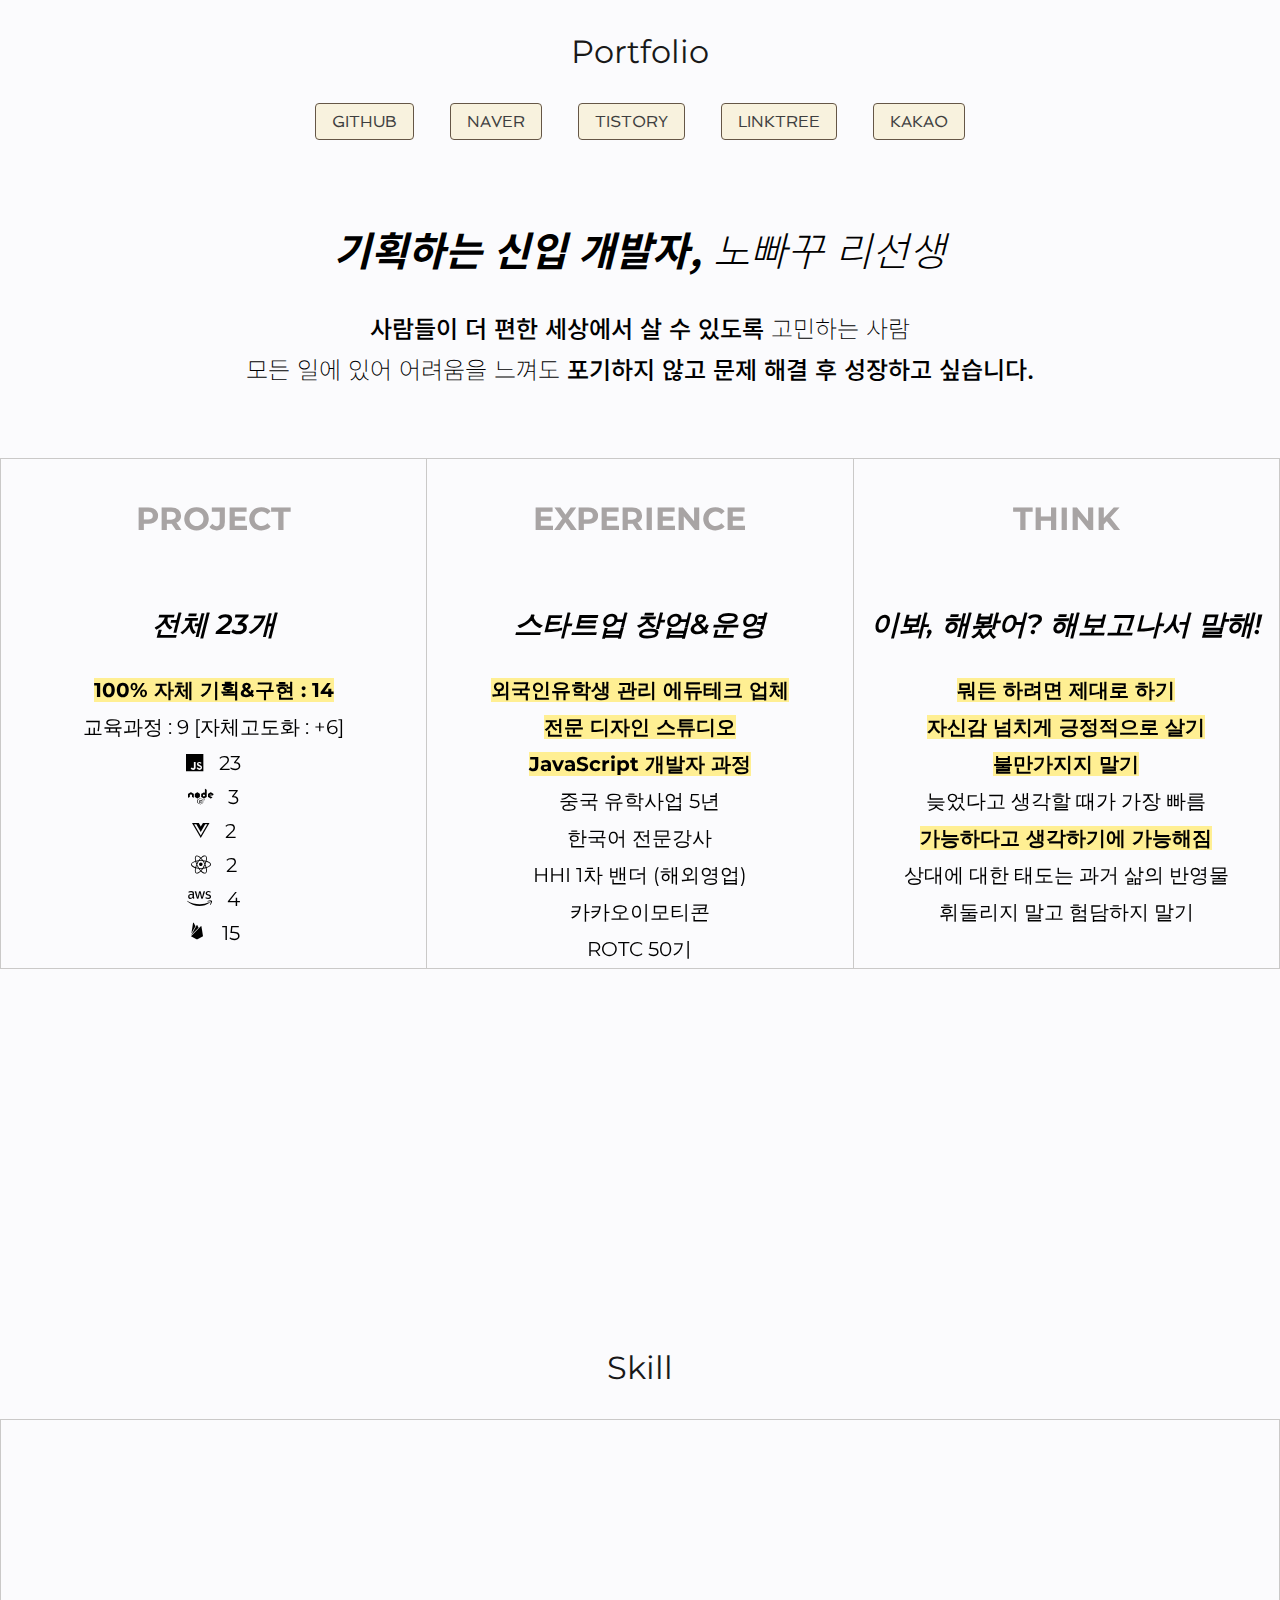
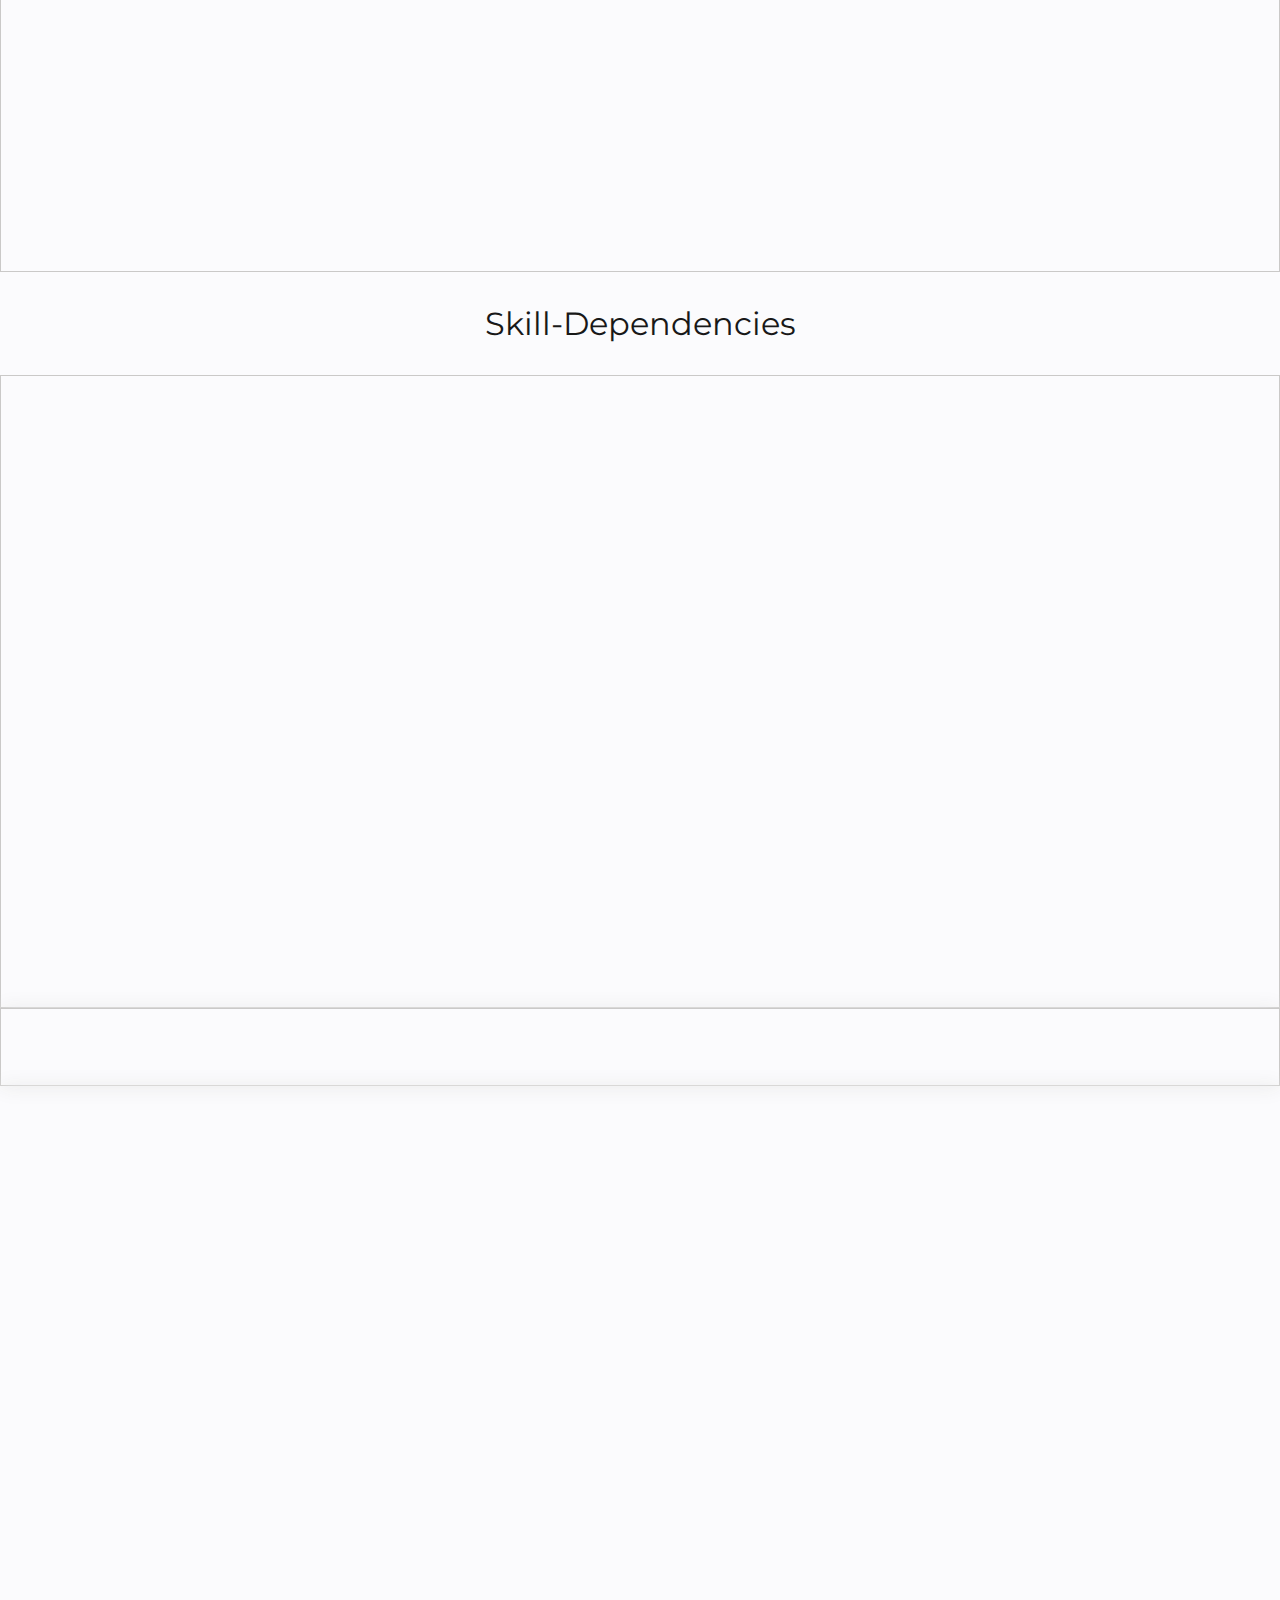
==== commit 16bc7022: "intro 위치 변경" ====
--- a/public/html/IntroPf.html
+++ b/public/html/IntroPf.html
@@ -102,7 +102,7 @@
   </div>
   <!--  ================ start-point ================ -->
   <div data-aos="zoom-in-down" data-aos-easing="ease-out-cubic" data-aos-duration="2000">
-    <div class="header-wrapper">
+    <div class="header-wrapper start">
       개발을 시작한 계기
     </div>
     <div class="pf-subtitle-top ">플랫폼 사업을 진행해보며 너무 <span>답답한 마음에 직접 개발을 배웠습니다.</span> </div>
@@ -212,9 +212,9 @@
           <ul>
             <li>NPM</li>
             <li><span>express</span> / <span>pm2</span> / nodemon / axios</li>
-            <li><span>ejs</span> / pug / dotenv / express-mysql-session</li>
+            <li><span>ejs</span> / <span>pug</span> / dotenv / express-mysql-session</li>
             <li>express-session / fs-extra / <span>bcrypt</span> / cors</li>
-            <li>crypto-js / numeral / <span>mysql2</span> / multer</li>
+            <li>crypto-js / numeral / <span>mysql2</span> / <span>multer</span></li>
             <li>helmet / http-errors / lodash / moment</li>
             <li>method-override / morgan / uuid</li>
             <li><span>sequelize</span> / validator / rotating-file-stream</li>
@@ -251,13 +251,13 @@
             <li>NPM</li>
             <li>react / react-dom / react-query</li>
             <li><span>react-redux</span> / react-router-dom</li>
-            <li>react-scripts / react-slick / react-spinners</li>
+            <li>react-scripts / <span>react-slick</span> / react-spinners</li>
             <li><span>sass</span> / <span>slick-carousel</span> / swiper</li>
             <li>axios / bootstrap / <span>color-convert</span></li>
             <li>dotenv / lodash / numeral</li>
-            <li>reduxjs-toolkit / mui-icons-material</li>
-            <li><span>mui-styles</span> / mui-material / fortawesome</li>
-            <li>emotion-react / <span>emotion-styled</span></li>
+            <li>reduxjs-toolkit / <span>mui-icons-material</span></li>
+            <li><span>mui-styles</span> / <span>mui-material</span> / fortawesome</li>
+            <li><span>emotion-react</span> / <span>emotion-styled</span></li>
           </ul>
         </div>
       </div>
@@ -283,8 +283,7 @@
           <div class="topright-rate">참여율 : 100% / 이해도 : 100%</div>
           <div class="topright-intro">프로젝트 PM (고객/기획/개발/운영) 직접 진행</div>
           <div class="topright-btn">
-            <a href="https://github.com/wagurugu/MyPortfolio/tree/master/%ED%8F%AC%ED%8A%B8%ED%8F%B4%EB%A6%AC%EC%98%A4/studio_bold(v2)"
-              target="_blank"><span class="pf-btn1">기획안</span></a>
+            <a href="https://github.com/wagurugu/portfolio-bold" target="_blank"><span class="pf-btn1">기획안</span></a>
             <a href="https://studio-bold.kr" target="_blank"><span class="pf-btn2">사이트 바로가기</span></a>
           </div>
         </div>
@@ -757,8 +756,8 @@
           <div class="topright-rate">참여율 : 100% / 이해도 : 80%</div>
           <div class="topright-intro">100% JavaScript 개발 프로젝트</div>
           <div class="topright-btn">
-            <a href="https://github.com/wagurugu/MyPortfolio/tree/master/%ED%8F%AC%ED%8A%B8%ED%8F%B4%EB%A6%AC%EC%98%A4/Search(kakaoAPI)"
-              target="_blank"><span class="pf-btn1">기획안</span></a>
+            <a href="https://github.com/wagurugu/portfolio-kakao-search" target="_blank"><span
+                class="pf-btn1">기획안</span></a>
             <a href="https://kakao-search.web.app/html/search.html" target="_blank"><span class="pf-btn2">사이트
                 바로가기</span></a>
           </div>
@@ -894,8 +893,8 @@
           <div class="topright-rate">참여율 : 100% / 이해도 : 100%</div>
           <div class="topright-intro">교육과정 이상의 기능을 직접 추가해서 구현</div>
           <div class="topright-btn">
-            <a href="https://github.com/wagurugu/MyPortfolio/tree/master/%ED%8F%AC%ED%8A%B8%ED%8F%B4%EB%A6%AC%EC%98%A4/Publisher(WEB)/clone-w3s"
-              target="_blank"><span class="pf-btn1">기획안</span></a>
+            <a href="https://github.com/wagurugu/portfolio-w3s-clone" target="_blank"><span
+                class="pf-btn1">기획안</span></a>
             <a href="https://w3s-clone.web.app/html/W3S(2).html" target="_blank"><span class="pf-btn2">사이트
                 바로가기</span></a>
           </div>
@@ -961,8 +960,8 @@
           <div class="topright-rate">참여율 : 100% / 이해도 : 100%</div>
           <div class="topright-intro">Serge Lutens / Lush</div>
           <div class="topright-btn">
-            <a href="https://github.com/wagurugu/MyPortfolio/tree/master/%ED%8F%AC%ED%8A%B8%ED%8F%B4%EB%A6%AC%EC%98%A4/Publisher(WEB)/clone-web"
-              target="_blank"><span class="pf-btn1">기획안</span></a>
+            <a href="https://github.com/wagurugu/portfolio-web-clone" target="_blank"><span
+                class="pf-btn1">기획안</span></a>
             <a href="https://clone-6f1ae.web.app/html/sergelutens.html" target="_blank"><span class="pf-btn2">사이트
                 바로가기</span></a>
           </div>
@@ -1090,8 +1089,7 @@
           <div class="topright-rate">참여율 : 100% / 이해도 : 100%</div>
           <div class="topright-intro">신입 개발자 자기소개 페이지(반응형)</div>
           <div class="topright-btn">
-            <a href="https://github.com/wagurugu/MyPortfolio/tree/master/%ED%8F%AC%ED%8A%B8%ED%8F%B4%EB%A6%AC%EC%98%A4/Intro_use/IntroMy"
-              target="_blank"><span class="pf-btn1">기획안</span></a>
+            <a href="https://github.com/wagurugu/self-introduction" target="_blank"><span class="pf-btn1">기획안</span></a>
             <a href="https://intro-myself.web.app/html/IntroMy.html" target="_blank"><span class="pf-btn2">사이트
                 바로가기</span></a>
           </div>
@@ -1222,8 +1220,7 @@
           <div class="topright-rate">참여율 : 100% / 이해도 : 100%</div>
           <div class="topright-intro">포트폴리오 최초 기획 내용 / 고도화 완료</div>
           <div class="topright-btn">
-            <a href="https://github.com/wagurugu/MyPortfolio/tree/master/%ED%8F%AC%ED%8A%B8%ED%8F%B4%EB%A6%AC%EC%98%A4/mainPf(%EC%8B%A4%EC%A0%9C%EC%82%AC%EC%9A%A9)"
-              target="_blank"><span class="pf-btn1">기획안</span></a>
+            <a href="https://github.com/wagurugu/portfolio-etc" target="_blank"><span class="pf-btn1">기획안</span></a>
             <a href="https://intropf.web.app/" target="_blank"><span class="pf-btn2">사이트 바로가기</span></a>
           </div>
         </div>
--- a/public/css/IntroPf.css
+++ b/public/css/IntroPf.css
@@ -30,7 +30,7 @@
 .header-wrapper {
   text-align: center;
   font-size: 2em;
-  padding: 2em 1em 2em 1em;
+  padding: 1em;
   color: #181818;
   background-color: #fbfbfd;
 }
@@ -93,7 +93,7 @@
   display: flex;
   border: 1px solid #cac9c8;
   background-color: #fbfbfd;
-  margin-bottom: 2em;
+  /* margin-bottom: 2em; */
 }
 .content-project,
 .content-ex,
@@ -183,6 +183,7 @@
   font-weight: bold;
 }
 .pf-subtitle-bottom {
+  /* padding-top: 0.5em; */
   margin-bottom: 2em;
 }
 .pf-sub-top,
@@ -414,7 +415,7 @@
 @media (max-width: 767px) {
   .header-wrapper {
     font-size: 1.5em;
-    padding: 1em;
+    /* padding: 0.5em 1em 0.5em 1em; */
   }
   .sns-wrapper li {
     font-size: 1em;
@@ -477,11 +478,15 @@
     font-size: 1.25em;
   }
   /*********** third-page ***********/
-
   .pf-subtitle-top,
   .pf-subtitle-bottom {
     font-size: 1.25em;
-    padding: 0 1.25em;
+    padding: 0 3.75em;
+  }
+  .pf-subtitle-bottom {
+    border-bottom: 1px solid #cac9c8;
+    padding-bottom: 1.5em;
+    margin-bottom: 0;
   }
 
   .pf-sub-top,
@@ -563,6 +568,9 @@
   .skill-sub-title {
     padding: 0.5em;
     font-size: 1.25em;
+  }
+  .bottomleft-content ul {
+    font-size: 0.75em;
   }
   .pfbottom-left li {
     font-size: 1.25em;
@@ -602,6 +610,11 @@
 }
 /* 모바일 사이즈 */
 @media (max-width: 575px) {
+  .header-wrapper {
+    font-size: 1.5em;
+    /* padding: 0.25em 1em 0.25em 1em; */
+  }
+
   .sns-wrapper li {
     font-size: 0.75em;
   }
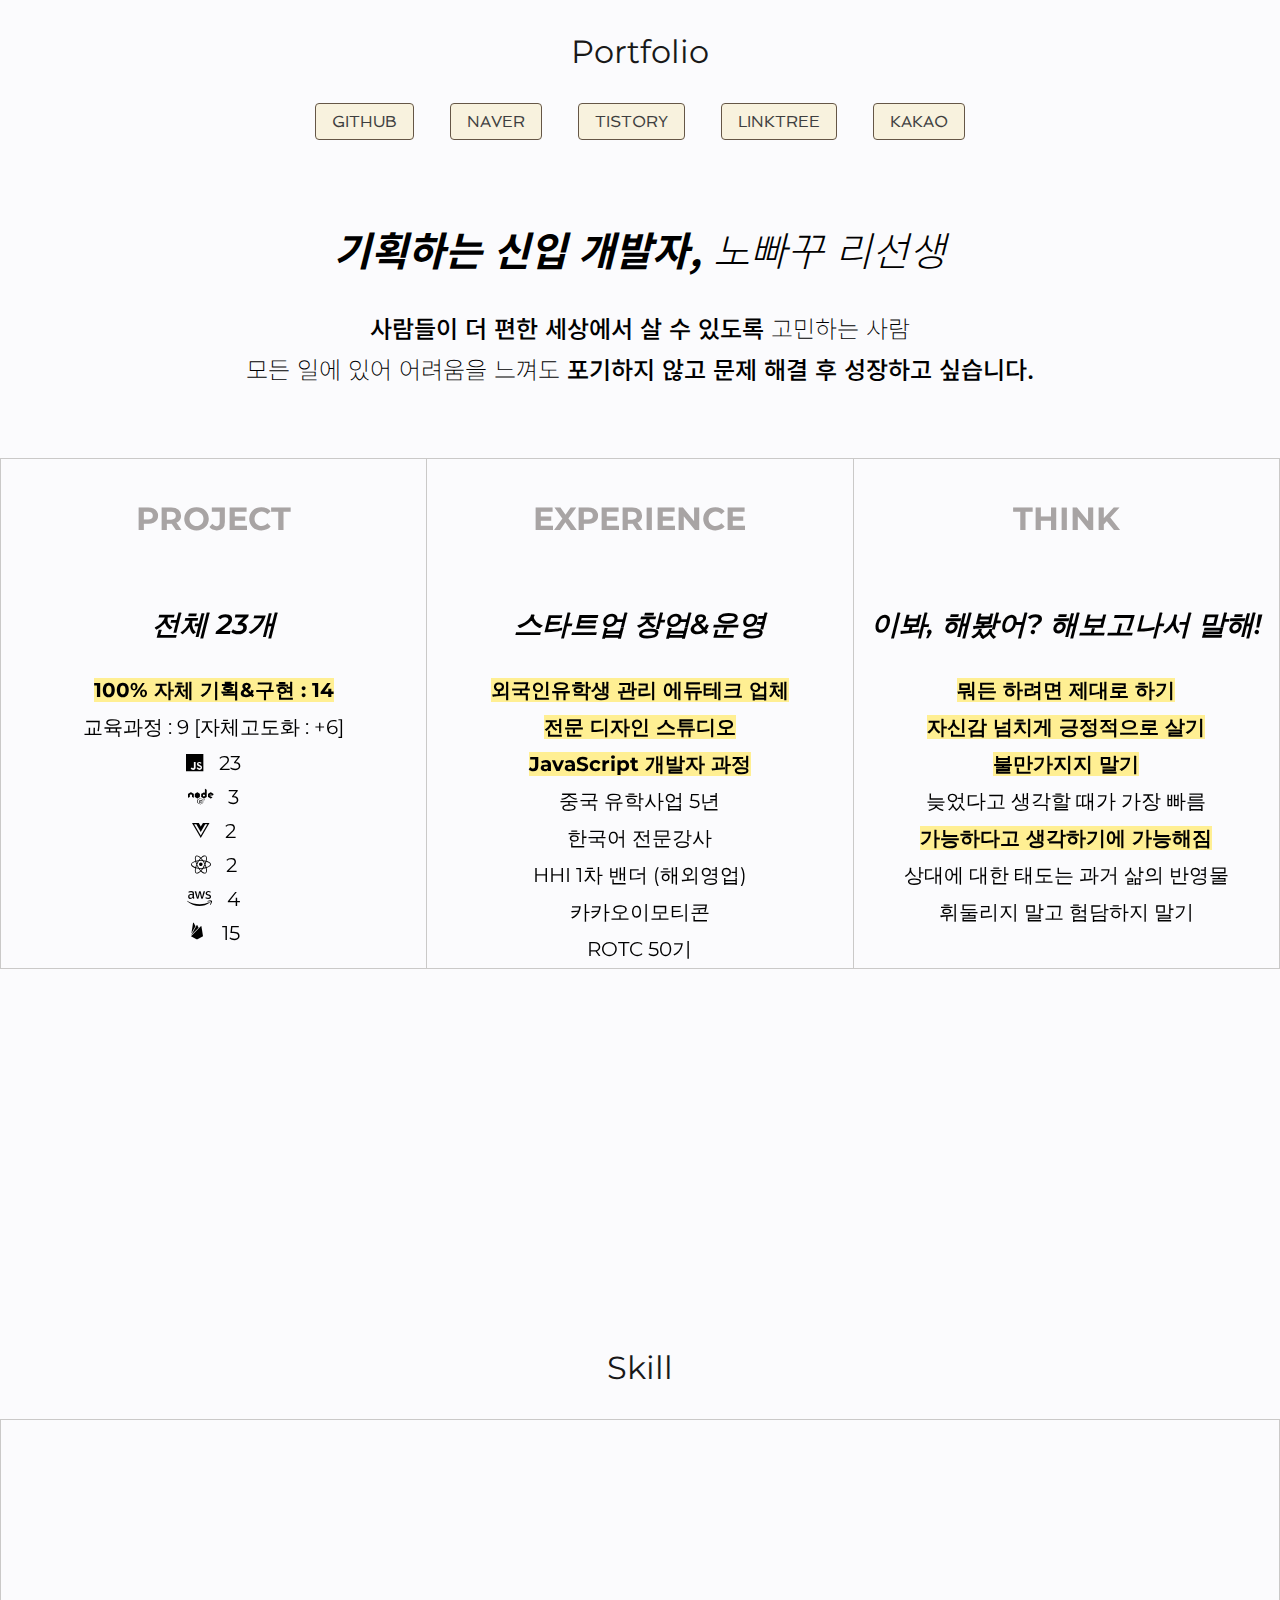
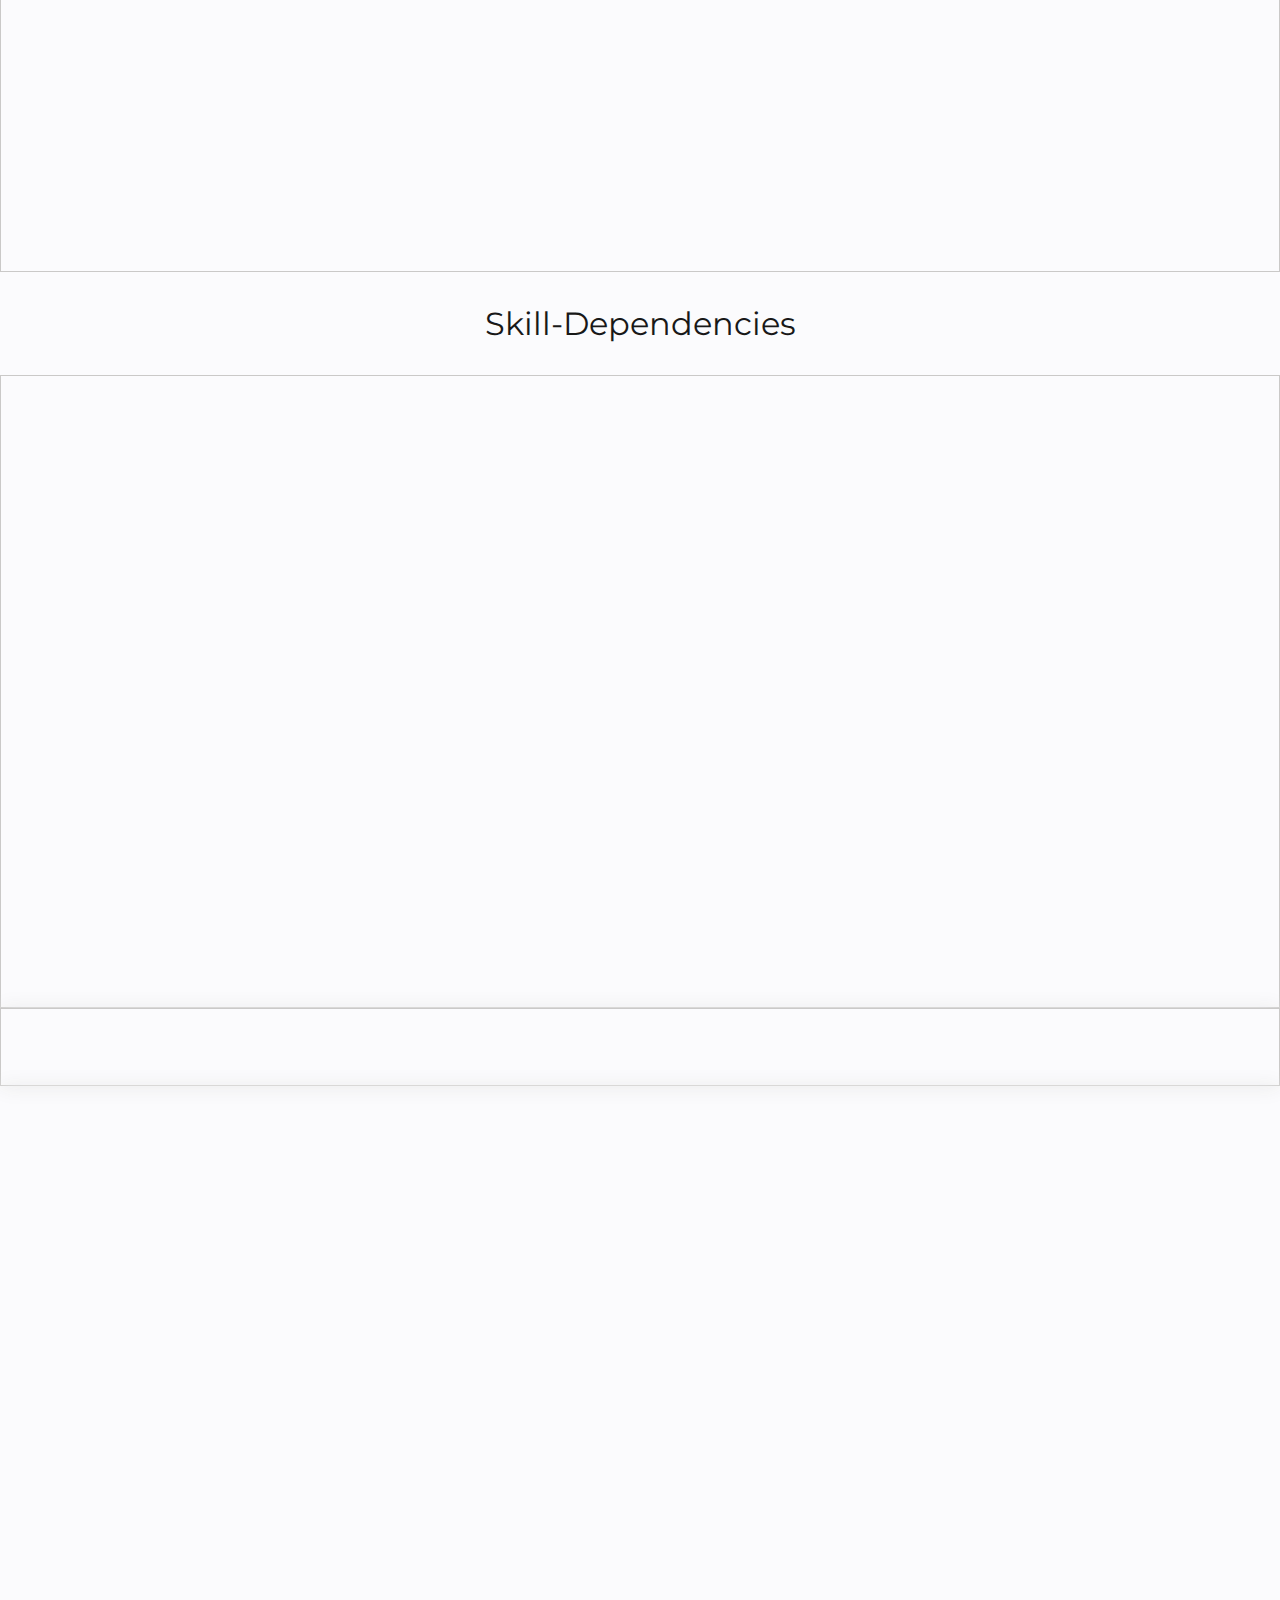
==== commit 02fd751f: "readme 완성" ====
--- a/public/html/IntroPf.html
+++ b/public/html/IntroPf.html
@@ -351,7 +351,7 @@
           <div class="topright-rate">참여율 : 100% / 이해도 : 80%</div>
           <div class="topright-intro">JS개발자 국비과정 마지막 프로젝트</div>
           <div class="topright-btn">
-            <a href="https://github.com/wagurugu/50-back-shop-my" target="_blank"><span class="pf-btn1">기획안</span></a>
+            <a href="https://github.com/wagurugu/50-front-shop-my" target="_blank"><span class="pf-btn1">기획안</span></a>
             <a href="https://www.nobbaggu.kr" target="_blank"><span class="pf-btn2">사이트 바로가기</span></a>
           </div>
         </div>
@@ -382,7 +382,6 @@
                   <li>swiper</li>
                   <li>axios</li>
                   <li>bootstrap</li>
-                  <li>axios</li>
                   <li>color-convert</li>
                   <li>dotenv</li>
                   <li>lodash</li>
@@ -782,14 +781,15 @@
               <div class="skill-sub-title">-보조-</div>
               <div class="skill-sub-content">
                 <ul>
-                  <li>Kakao-WEB</li>
-                  <li>Kakao-BLOG</li>
-                  <li>Kakao-IMAGE</li>
-                  <li>Kakao-MOVIE</li>
-                  <li>Kakao-BOOK</li>
-                  <li>Kakao-CAFE</li>
-                  <li>&nbsp</li>
-                  <li>&nbsp</li>
+                  <li>axios</li>
+                  <li>imagesloaded</li>
+                  <li>intersection-observer</li>
+                  <li>jquery</li>
+                  <li>lodash</li>
+                  <li>masonry</li>
+                  <li>moment</li>
+                  <li>numeral</li>
+                  <li>promise.polyfill</li>
                 </ul>
               </div>
             </div>
@@ -1024,8 +1024,7 @@
           <div class="topright-rate">참여율 : 100% / 이해도 : 100%</div>
           <div class="topright-intro">신입 개발자 개인 포트폴리오 사이트(반응형)</div>
           <div class="topright-btn">
-            <a href="https://github.com/wagurugu/MyPortfolio/tree/master/%ED%8F%AC%ED%8A%B8%ED%8F%B4%EB%A6%AC%EC%98%A4/Intro_use/IntroPf"
-              target="_blank"><span class="pf-btn1">기획안</span></a>
+            <a href="https://github.com/wagurugu/portfolio" target="_blank"><span class="pf-btn1">기획안</span></a>
             <a href="https://cutygost.com" target="_blank"><span class="pf-btn2">사이트 바로가기</span></a>
           </div>
         </div>
@@ -1153,8 +1152,7 @@
           <div class="topright-rate">참여율 : 100% / 이해도 : 100%</div>
           <div class="topright-intro">포트폴리오&자기소개서 link page / 흥미요소 반영</div>
           <div class="topright-btn">
-            <a href="https://github.com/wagurugu/MyPortfolio/tree/master/%ED%8F%AC%ED%8A%B8%ED%8F%B4%EB%A6%AC%EC%98%A4/Intro_link"
-              target="_blank"><span class="pf-btn1">기획안</span></a>
+            <a href="https://github.com/wagurugu/portfolio-etc" target="_blank"><span class="pf-btn1">기획안</span></a>
             <a href="https://intropf.web.app/html/Intro_linkPf.html" target="_blank"><span class="pf-btn2">사이트
                 바로가기</span></a>
           </div>
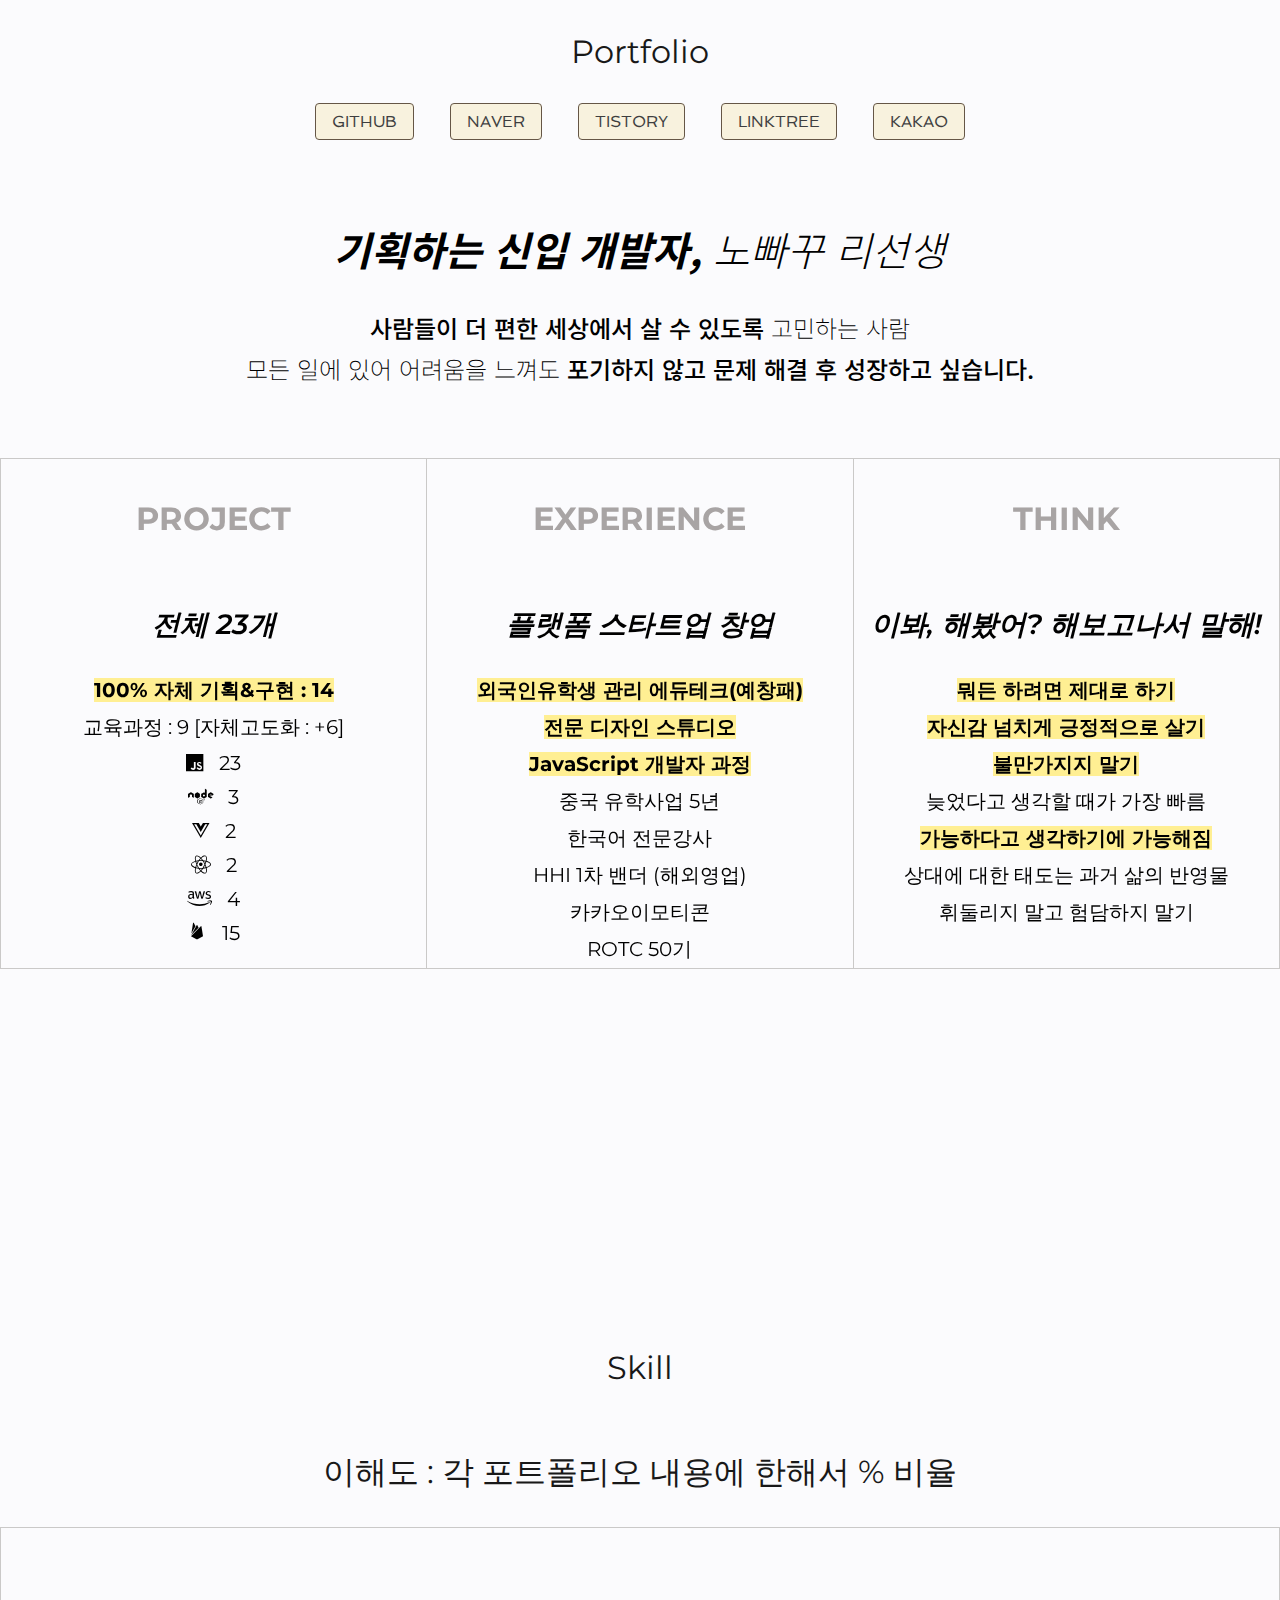
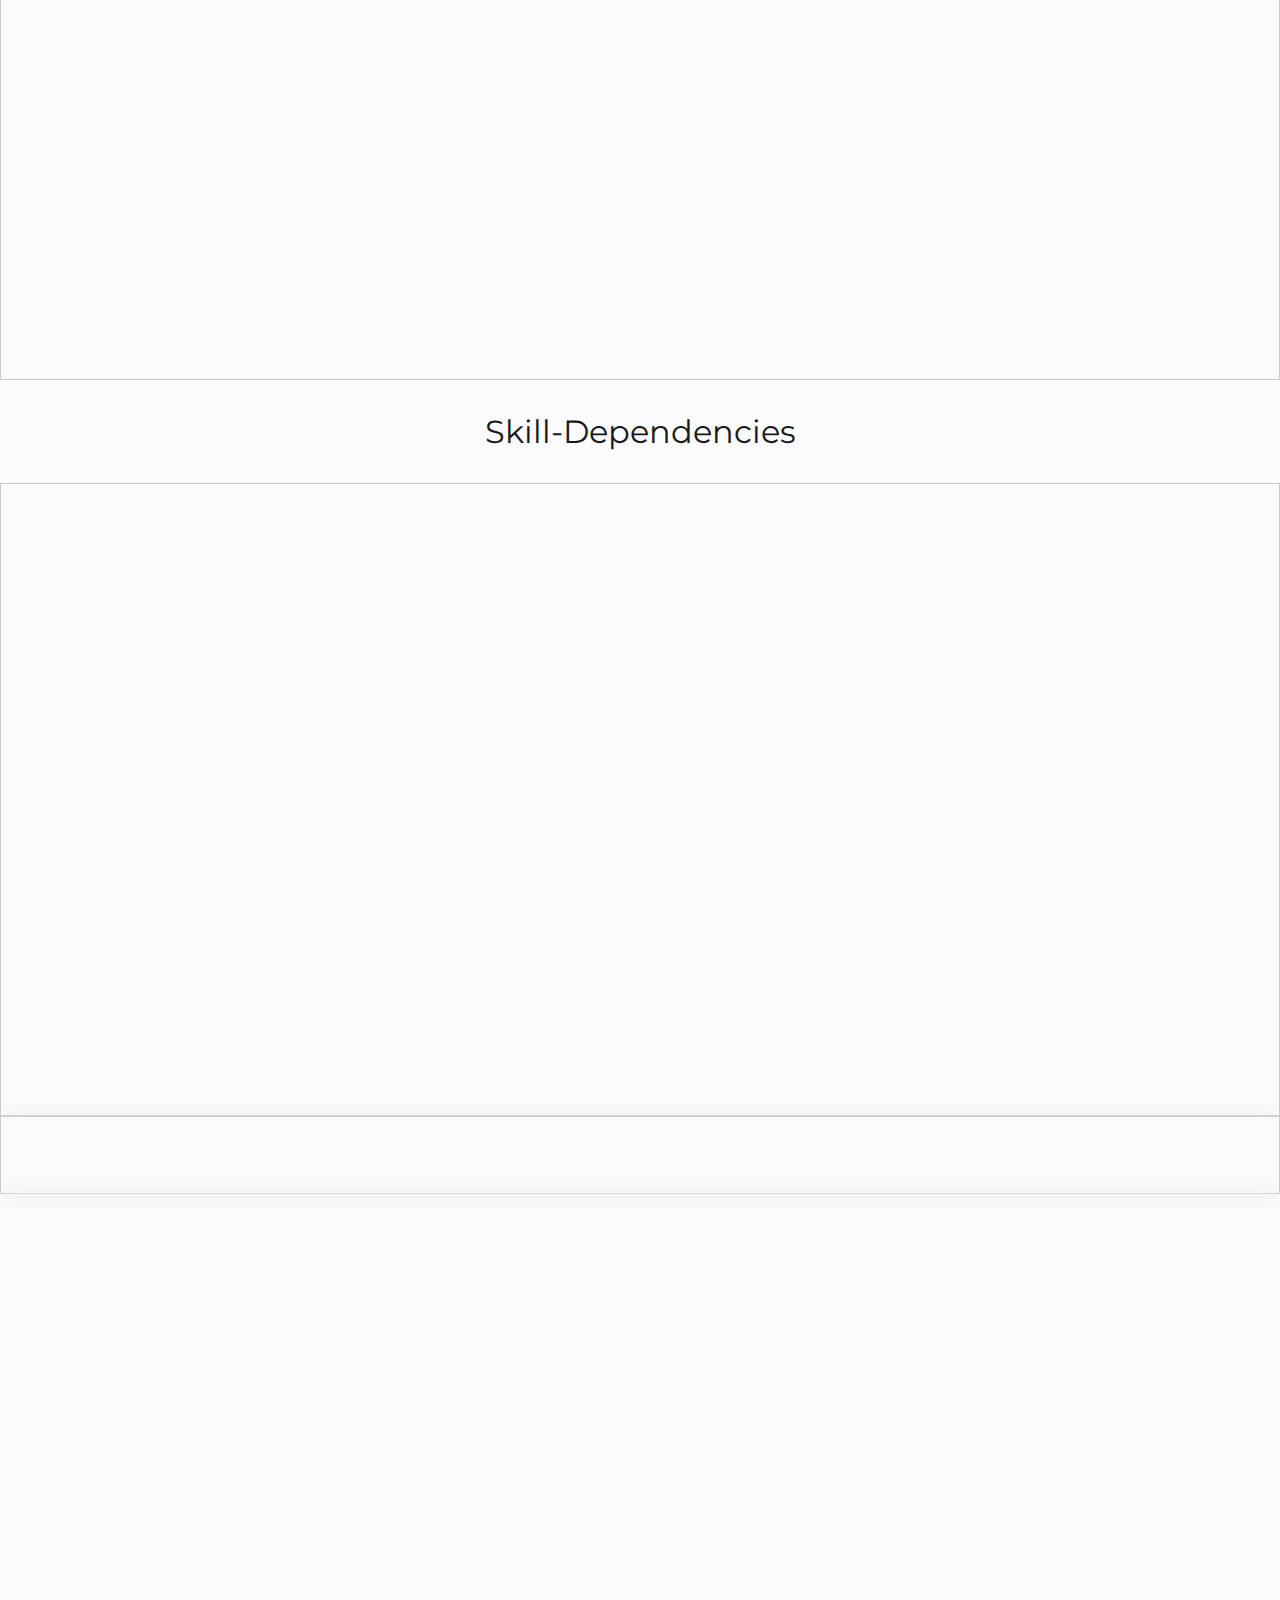
==== commit 2ead62a4: "내용 수정 / intro" ====
--- a/public/html/IntroPf.html
+++ b/public/html/IntroPf.html
@@ -71,8 +71,8 @@
         <div class="ex">EXPERIENCE</div>
         <div class="ex-intro">
           <ul>
-            <li>스타트업 창업&운영</li>
-            <li><span>외국인유학생 관리 에듀테크 업체</span></li>
+            <li>플랫폼 스타트업 창업</li>
+            <li><span>외국인유학생 관리 에듀테크(예창패)</span></li>
             <li><span>전문 디자인 스튜디오</span></li>
             <li><span>JavaScript 개발자 과정</span></li>
             <li>중국 유학사업 5년</li>
@@ -117,6 +117,10 @@
     <div class="header-wrapper">
       Skill
     </div>
+    <div class="header-wrapper">
+      이해도 : 각 포트폴리오 내용에 한해서 % 비율
+    </div>
+
     <div class="content-wrapper">
       <div class="content-project" data-aos="zoom-out-right" data-aos-duration="1000">
         <div class="project">Base</div>
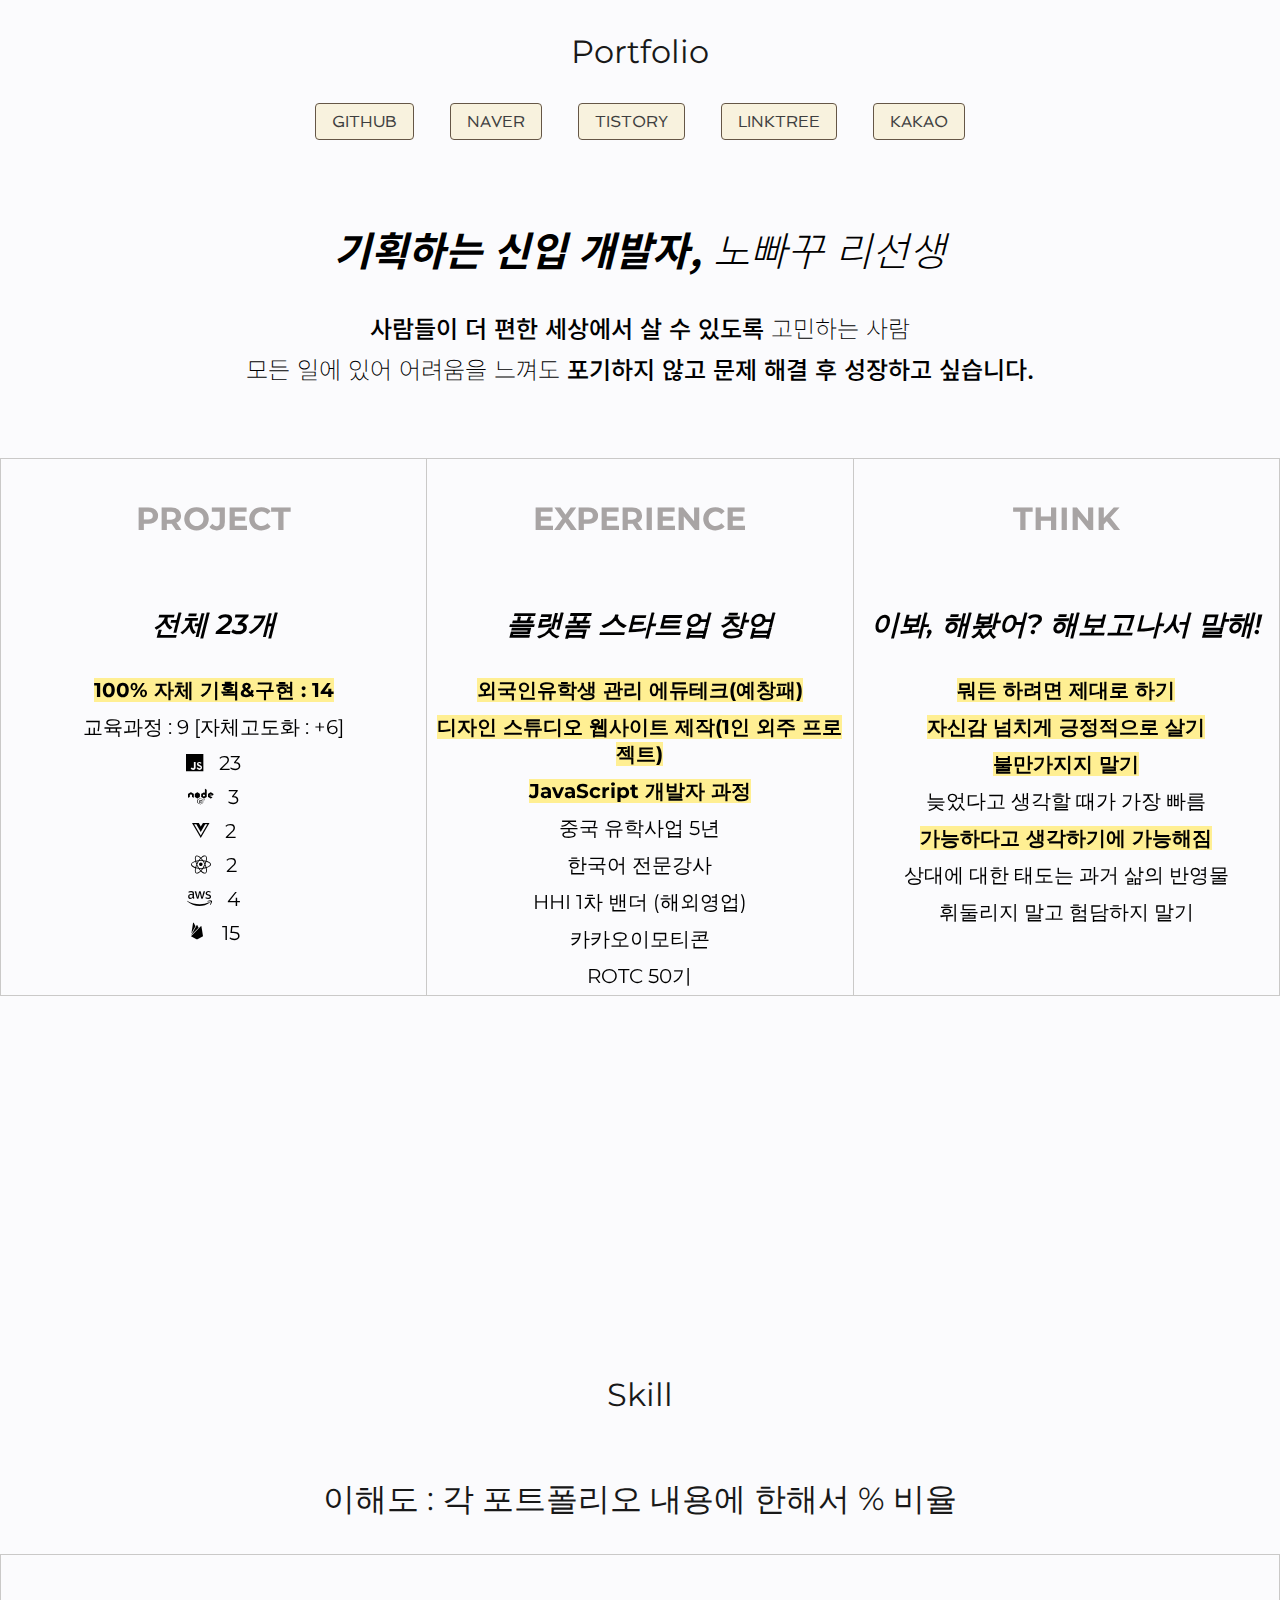
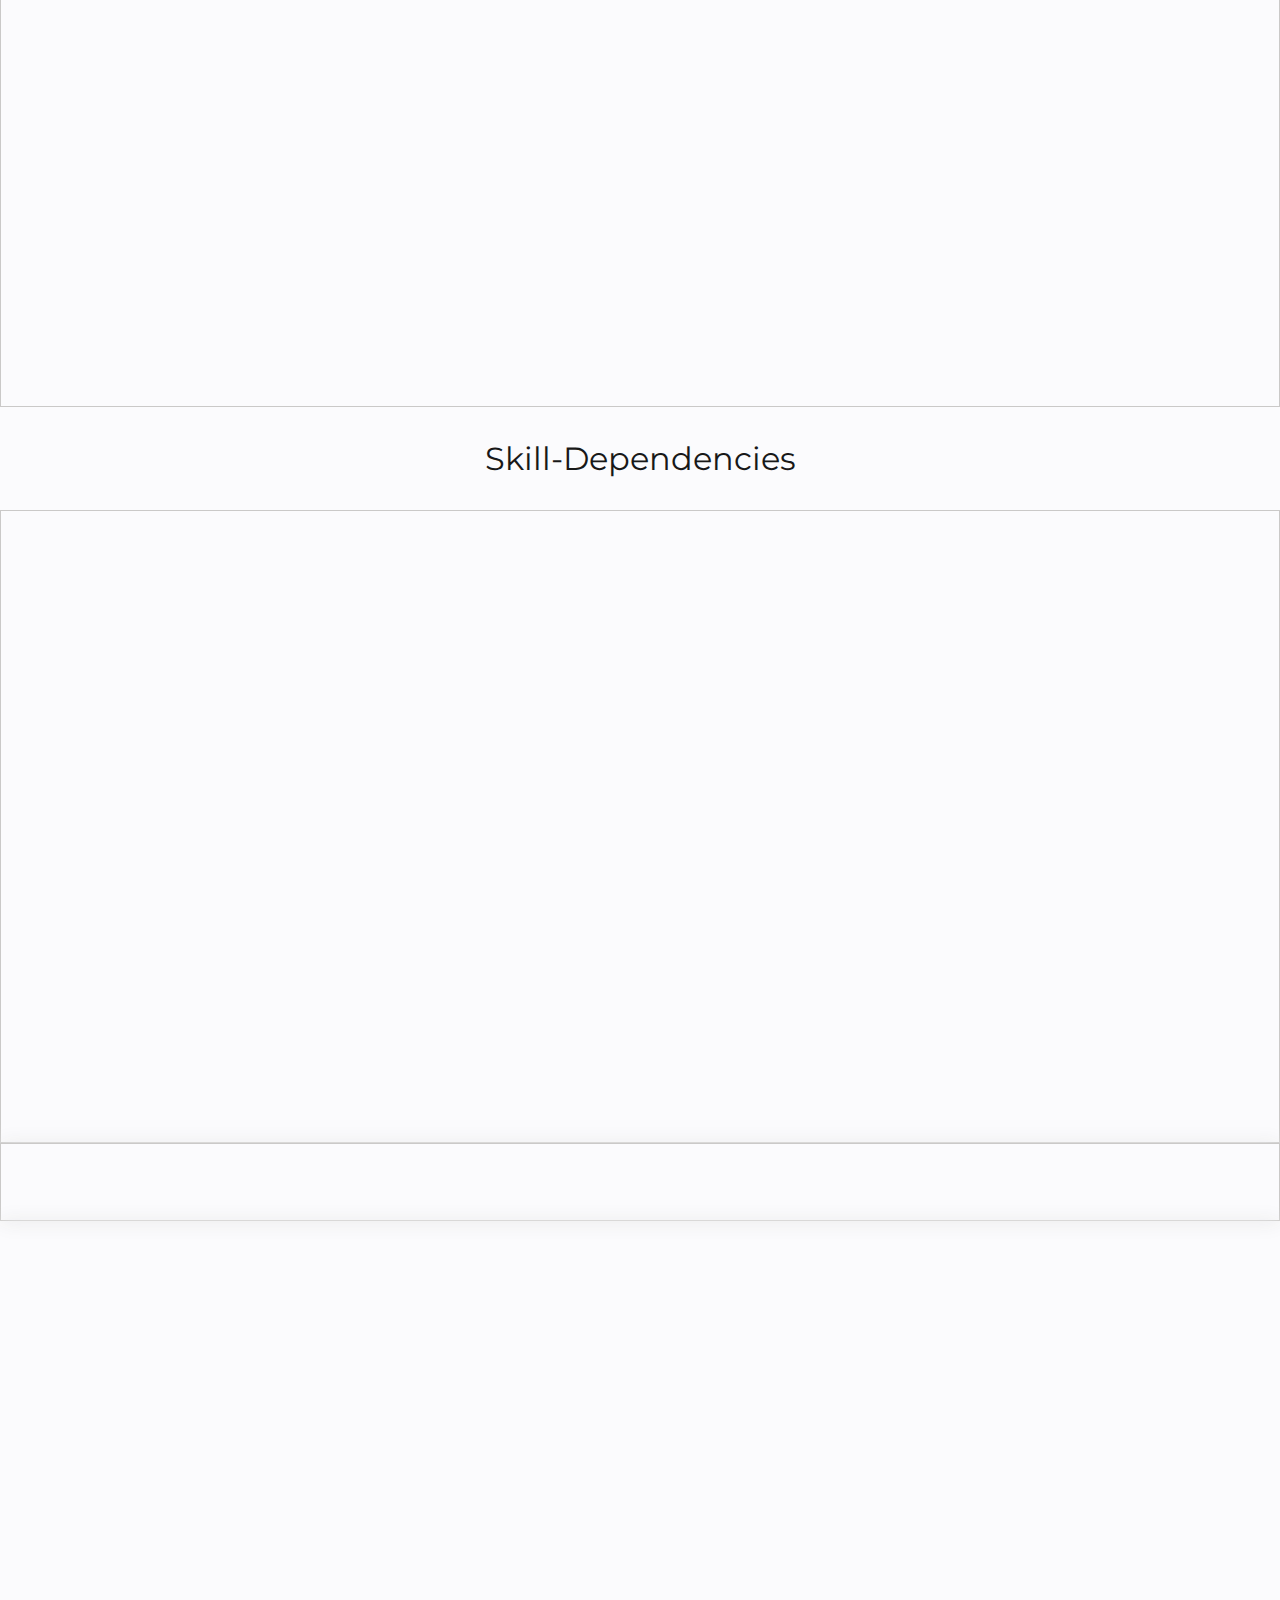
==== commit 0c1b9f8c: "포트폴리오 update" ====
--- a/public/html/IntroPf.html
+++ b/public/html/IntroPf.html
@@ -73,7 +73,7 @@
           <ul>
             <li>플랫폼 스타트업 창업</li>
             <li><span>외국인유학생 관리 에듀테크(예창패)</span></li>
-            <li><span>전문 디자인 스튜디오</span></li>
+            <li><span>디자인 스튜디오 웹사이트 제작(1인 외주 프로젝트)</span></li>
             <li><span>JavaScript 개발자 과정</span></li>
             <li>중국 유학사업 5년</li>
             <li>한국어 전문강사</li>
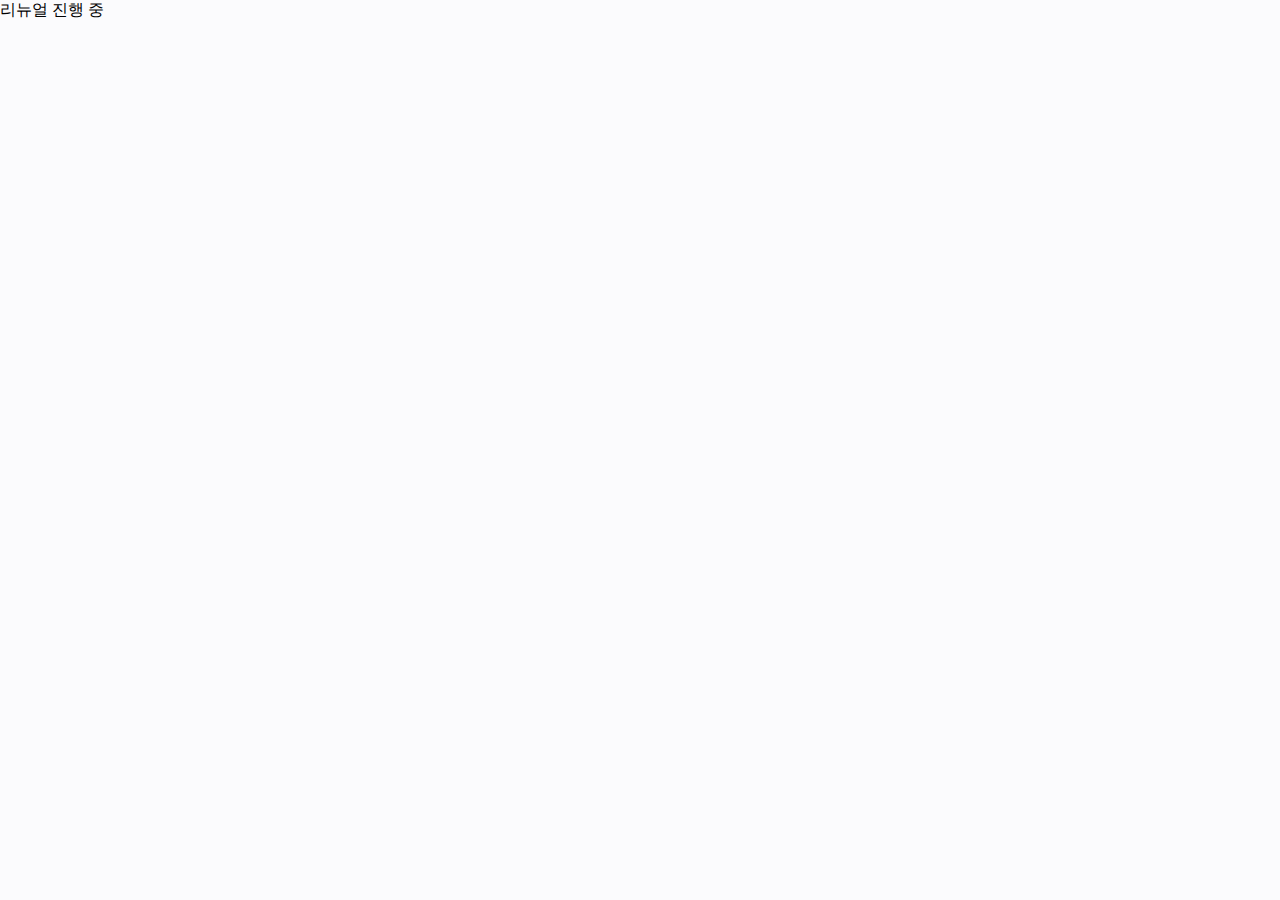
==== commit 5de20225: "deploy change" ====
--- a/public/html/IntroPf.html
+++ b/public/html/IntroPf.html
@@ -15,1268 +15,7 @@
 </head>
 
 <body>
-  <!--  ================ first-page ================ -->
-  <div class="first">
-    <div class="header-wrapper">
-      Portfolio
-    </div>
-    <div class="sns-wrapper">
-      <ul>
-        <a href="https://github.com/wagurugu" target="_blank">
-          <li>GITHUB</li>
-        </a>
-        <a href="https://blog.naver.com/cutygost" target="_blank">
-          <li>NAVER</li>
-        </a>
-        <a href="https://cutygost.tistory.com/" target="_blank">
-          <li>TISTORY</li>
-        </a>
-        <a href="https://linktr.ee/cutygost" target="_blank">
-          <li>LINKTREE</li>
-        </a>
-        <a href="https://open.kakao.com/o/sMpeODNd" target="_blank">
-          <li>KAKAO</li>
-        </a>
-      </ul>
-    </div>
-    <div data-aos="fade-right" data-aos-duration="2000">
-      <div class="title-main thirds">
-        <span>기획하는 신입 개발자,</span> 노빠꾸 리선생
-      </div>
-      <div class="title-top">
-        <span>사람들이 더 편한 세상에서 살 수 있도록</span> 고민하는 사람
-      </div>
-      <div class="title-bottom">
-        모든 일에 있어 어려움을 느껴도 <span>포기하지 않고 문제 해결 후 성장하고 싶습니다.</span>
-      </div>
-    </div>
-    <div class="content-wrapper">
-      <div class="content-project" data-aos="fade-right" data-aos-easing="ease-out-cubic" data-aos-duration="1500">
-        <div class="project">PROJECT</div>
-        <div class="project-intro">
-          <ul>
-            <li>전체 23개</li>
-            <li><span>100% 자체 기획&구현 : 14</span></li>
-            <li>교육과정 : 9 [자체고도화 : +6]</li>
-            <li><i class="fab fa-js"></i> &nbsp; 23</li>
-            <li><i class="fab fa-node"></i> &nbsp; 3</li>
-            <li><i class="fab fa-vuejs"></i> &nbsp; 2</li>
-            <li><i class="fab fa-react"></i> &nbsp; 2</li>
-            <li><i class="fab fa-aws"></i> &nbsp; 4</li>
-            <li><i class='bx bxl-firebase'></i> &nbsp; 15</li>
-          </ul>
-        </div>
-      </div>
-      <div class="content-ex" data-aos="fade-down" data-aos-easing="ease-out-cubic" data-aos-duration="1500">
-        <div class="ex">EXPERIENCE</div>
-        <div class="ex-intro">
-          <ul>
-            <li>플랫폼 스타트업 창업</li>
-            <li><span>외국인유학생 관리 에듀테크(예창패)</span></li>
-            <li><span>디자인 스튜디오 웹사이트 제작(1인 외주 프로젝트)</span></li>
-            <li><span>JavaScript 개발자 과정</span></li>
-            <li>중국 유학사업 5년</li>
-            <li>한국어 전문강사</li>
-            <li>HHI 1차 밴더 (해외영업)</li>
-            <li>카카오이모티콘</li>
-            <li>ROTC 50기</li>
-          </ul>
-        </div>
-      </div>
-      <div class="content-my" data-aos="fade-left" data-aos-easing="ease-out-cubic" data-aos-duration="1500">
-        <div class="my">THINK</div>
-        <div class="my-intro">
-          <ul>
-            <li>이봐, 해봤어? 해보고나서 말해!</li>
-            <li><span>뭐든 하려면 제대로 하기</span></li>
-            <li><span>자신감 넘치게 긍정적으로 살기</span></li>
-            <li><span>불만가지지 말기</span></li>
-            <li>늦었다고 생각할 때가 가장 빠름</li>
-            <li><span>가능하다고 생각하기에 가능해짐</span></li>
-            <li>상대에 대한 태도는 과거 삶의 반영물</li>
-            <li>휘둘리지 말고 험담하지 말기</li>
-          </ul>
-        </div>
-      </div>
-    </div>
-  </div>
-  <!--  ================ start-point ================ -->
-  <div data-aos="zoom-in-down" data-aos-easing="ease-out-cubic" data-aos-duration="2000">
-    <div class="header-wrapper start">
-      개발을 시작한 계기
-    </div>
-    <div class="pf-subtitle-top ">플랫폼 사업을 진행해보며 너무 <span>답답한 마음에 직접 개발을 배웠습니다.</span> </div>
-    <div class="pf-subtitle-bottom">항상 기획하고 스스로 스케줄을 관리하며 <span>고객의 입장에서 생각하려 합니다.</span>
-    </div>
-    <div class="pf-sub-top">본인 스스로도 이해하지 못하는 포트폴리오를 보여주며 눈속임으로 일하려는게 아닌</div>
-    <div class="pf-sub-top">본인의 실력과 <span>현실을 스스로 명확하게 파악하고 그에 맞춘 대안을 제시</span>하며</div>
-    <div class="pf-sub-bottom">'왜 이것을 하는가?'라는 질문을 지속적으로 던지며 문제를 함께 해결하고자 합니다. </div>
-  </div>
-  <!--  ================ second-page ================ -->
-  <div class="second">
-    <div class="header-wrapper">
-      Skill
-    </div>
-    <div class="header-wrapper">
-      이해도 : 각 포트폴리오 내용에 한해서 % 비율
-    </div>
-
-    <div class="content-wrapper">
-      <div class="content-project" data-aos="zoom-out-right" data-aos-duration="1000">
-        <div class="project">Base</div>
-        <div class="project-intro">
-          <ul>
-            <li>이해도</li>
-            <li><i class="fab fa-github-square"></i> &nbsp;100%</li>
-            <li><i class="fab fa-gitlab"></i> &nbsp;70%</li>
-            <li><i class="fab fa-html5"></i> &nbsp;100%</li>
-            <li><i class="fab fa-css3-alt"></i> &nbsp;100%</li>
-            <li><i class="fab fa-bootstrap"></i> &nbsp;100%</li>
-            <li><i class="fab fa-sass"></i> &nbsp;80%</li>
-            <li><i class='bx bxl-jquery'></i> &nbsp;80%</li>
-          </ul>
-        </div>
-      </div>
-      <div class="content-project" data-aos="zoom-out-up" data-aos-duration="1000">
-        <div class="project">JavaScript</div>
-        <div class="project-intro">
-          <ul>
-            <li>이해도</li>
-            <li><i class="fab fa-js"></i></li>
-            <li>ES5 &nbsp;70%</li>
-            <li>ES6 &nbsp;80%</li>
-            <li><i class="fab fa-chrome"></i></li>
-            <li>개발자도구 &nbsp;100%</li>
-            <li>확장프로그램 &nbsp;100%</li>
-          </ul>
-        </div>
-      </div>
-      <div class="content-project" data-aos="zoom-out-down" data-aos-duration="1000">
-        <div class="project">Front</div>
-        <div class="project-intro">
-          <ul>
-            <li>이해도</li>
-            <li><i class="fab fa-js"></i> &nbsp;75%</li>
-            <li><i class="fab fa-npm"></i> &nbsp;100%</li>
-            <li><i class="fab fa-vuejs"></i> &nbsp;50%</li>
-            <li><i class="fab fa-react"></i> &nbsp;70%</li>
-            <li><i class='bx bxl-redux'></i> &nbsp;50%</li>
-            <li><i class="fab fa-yarn"></i> &nbsp;100%</li>
-          </ul>
-        </div>
-      </div>
-      <div class="content-project" data-aos="zoom-out-down" data-aos-duration="1000">
-        <div class="project">Back</div>
-        <div class="project-intro">
-          <ul>
-            <li>이해도</li>
-            <li><i class="fab fa-js"></i> &nbsp;75%</li>
-            <li><i class="fab fa-node"></i> &nbsp;90%</li>
-            <li><i class="fab fa-npm"></i> &nbsp;100%</li>
-            <li>PostMan &nbsp;50%</li>
-          </ul>
-        </div>
-      </div>
-      <div class="content-project" data-aos="zoom-out-up" data-aos-duration="1000">
-        <div class="project">Database</div>
-        <div class="project-intro">
-          <ul>
-            <li>이해도</li>
-            <li>MySql &nbsp;70%</li>
-            <li>HediSql &nbsp;100%</li>
-            <li>Sequelize &nbsp;100%</li>
-            <li>MongoDB &nbsp;40%</li>
-          </ul>
-        </div>
-      </div>
-      <div class="content-project" data-aos="zoom-out-left" data-aos-duration="1000">
-        <div class="project">Server</div>
-        <div class="project-intro">
-          <ul>
-            <li>이해도</li>
-            <li><i class="fab fa-aws"></i></li>
-            <li>EC2 &nbsp;90%</li>
-            <li>Route53 &nbsp;70%</li>
-            <li>S3 &nbsp;50%</li>
-            <li><i class='bx bxl-firebase'></i></li>
-            <li>Deploy &nbsp;100%</li>
-            <li>Realtime &nbsp;50%</li>
-          </ul>
-        </div>
-      </div>
-    </div>
-    <!------------ second-sub ------------>
-    <div class="header-wrapper">
-      Skill-Dependencies
-    </div>
-    <div class="content-wrapper">
-      <div class="content-project" data-aos="fade-right" data-aos-easing="ease-out-cubic" data-aos-duration="1500">
-        <div class="project">NODE</div>
-        <div class="project-intro">
-          <ul>
-            <li>NPM</li>
-            <li><span>express</span> / <span>pm2</span> / nodemon / axios</li>
-            <li><span>ejs</span> / <span>pug</span> / dotenv / express-mysql-session</li>
-            <li>express-session / fs-extra / <span>bcrypt</span> / cors</li>
-            <li>crypto-js / numeral / <span>mysql2</span> / <span>multer</span></li>
-            <li>helmet / http-errors / lodash / moment</li>
-            <li>method-override / morgan / uuid</li>
-            <li><span>sequelize</span> / validator / rotating-file-stream</li>
-            <li><span>passport</span> / passport-kakao&local&naver</li>
-            <li>cookie-parser / <span>jsonwebtoken</span></li>
-            <li>color-convert / <span>jstree</span> / html-escaper</li>
-            <li><span>nodemailer</span> / sharp / cross-env</li>
-
-
-          </ul>
-        </div>
-      </div>
-      <div class="content-project" data-aos="fade-down" data-aos-easing="ease-out-cubic" data-aos-duration="1500">
-        <div class="project">VUE</div>
-        <div class="project-intro">
-          <ul>
-            <li>NPM</li>
-            <li><span>vuex</span> / vue-router / <span>eslint</span></li>
-            <li><span>axios</span> / core-js / moment</li>
-            <li>bootstrap / bootstrap-vue</li>
-            <li>fortawesome / <span>sass</span> / sass-loader</li>
-            <li>lint-staged / vue-template-compiler</li>
-            <li>babel / babel-eslint</li>
-            <li>eslint-config-prettier</li>
-            <li>loading-overlay / observe-visibility</li>
-
-          </ul>
-        </div>
-      </div>
-      <div class="content-project" data-aos="fade-left" data-aos-easing="ease-out-cubic" data-aos-duration="1500">
-        <div class="project">REACT</div>
-        <div class="project-intro">
-          <ul>
-            <li>NPM</li>
-            <li>react / react-dom / react-query</li>
-            <li><span>react-redux</span> / react-router-dom</li>
-            <li>react-scripts / <span>react-slick</span> / react-spinners</li>
-            <li><span>sass</span> / <span>slick-carousel</span> / swiper</li>
-            <li>axios / bootstrap / <span>color-convert</span></li>
-            <li>dotenv / lodash / numeral</li>
-            <li>reduxjs-toolkit / <span>mui-icons-material</span></li>
-            <li><span>mui-styles</span> / <span>mui-material</span> / fortawesome</li>
-            <li><span>emotion-react</span> / <span>emotion-styled</span></li>
-          </ul>
-        </div>
-      </div>
-    </div>
-
-  </div>
-
-  <!--  ================ third-page ================ -->
-  <div class="third">
-
-    <!--  ================ pf-1 ================ -->
-    <div class="pf-main">
-      <div class="pf-number" data-aos="fade-right" data-aos-duration="2000">No. 1</div>
-      <div class="pf-content" data-aos="fade-left" data-aos-duration="2000">STUDIO - BOLD (디자인 회사)</div>
-    </div>
-    <div class="pf-box">
-      <div class="pfbox-top">
-        <div class="pftop-left" data-aos="fade-down-right" data-aos-duration="1000">
-          <img src="../img/portfolioAll/1 BOLD/bold1.png" alt="pf-img">
-        </div>
-        <div class="pftop-right" data-aos="fade-down-left" data-aos-duration="1000">
-          <div class="topright-title">실제 운영 서비스</div>
-          <div class="topright-rate">참여율 : 100% / 이해도 : 100%</div>
-          <div class="topright-intro">프로젝트 PM (고객/기획/개발/운영) 직접 진행</div>
-          <div class="topright-btn">
-            <a href="https://github.com/wagurugu/portfolio-bold" target="_blank"><span class="pf-btn1">기획안</span></a>
-            <a href="https://studio-bold.kr" target="_blank"><span class="pf-btn2">사이트 바로가기</span></a>
-          </div>
-        </div>
-      </div>
-      <div class="pfbox-bottom" data-aos="fade-up-right" data-aos-duration="1000">
-        <div class="pfbottom-left">
-          <div class="bottomleft-title">SKILL</div>
-          <div class="bottomleft-content">
-            <div class="skill-main">
-              <div class="skill-main-title">-주요-</div>
-              <div class="skill-main-content">
-                <ul>
-                  <li>html</li>
-                  <li>css</li>
-                  <li>javascript</li>
-                  <li>firebase</li>
-                  <li>node.js</li>
-                  <li>mysql</li>
-                  <li>react</li>
-                </ul>
-              </div>
-            </div>
-            <div class="skill-sub">
-              <div class="skill-sub-title">-보조-</div>
-              <div class="skill-sub-content">
-                <ul>
-                  <li>express</li>
-                  <li>axios</li>
-                  <li>kakaoApi</li>
-                  <li>swiper</li>
-                  <li>masonry</li>
-                  <li>json</li>
-                  <li>multer</li>
-                  <li>aws</li>
-                </ul>
-              </div>
-            </div>
-          </div>
-        </div>
-        <div class="pfbottom-right" data-aos="fade-up-left" data-aos-duration="1000">
-          <div class="bottomright-title">프로젝트 방향</div>
-          <div class="bottomright-rate1">실제 운영 디자인 전문 스튜디오 웹사이트(반응형) 제작</div>
-          <div class="bottomright-rate2">javascript, node, react 버전의 3가지 종류로 제작</div>
-          <div class="bottomright-real">사실적 의견</div>
-          <div class="bottomright-realinfo1">javascript, node 버전은 기획~개발, 배포 완료</div>
-          <div class="bottomright-realinfo2">react 버전은 mongodb 활용해서 개발 중(react/node)</div>
-          <div class="bottomright-more">고도화 방향</div>
-          <div class="bottomright-moreinfo1">admin(back)부분을 개발해 고객편의성 향상 필요</div>
-          <div class="bottomright-moreinfo2">게시판, 인증, sns 로그인 구현으로 고객data 확보 필요-플랫폼화</div>
-        </div>
-      </div>
-    </div>
-    <!--  ================ pf-2 ================ -->
-    <div class="pf-main">
-      <div class="pf-number" data-aos="fade-right" data-aos-duration="2000">No. 2</div>
-      <div class="pf-content" data-aos="fade-left" data-aos-duration="2000">REACT 쇼핑몰(Front)</div>
-    </div>
-    <div class="pf-box">
-      <div class="pfbox-top">
-        <div class="pftop-left" data-aos="fade-down-right" data-aos-duration="1000">
-          <img src="../img/portfolioAll/2 SHOP(react)/shop(front)1.png" alt="pf-img">
-        </div>
-        <div class="pftop-right" data-aos="fade-down-left" data-aos-duration="1000">
-          <div class="topright-title">교육과정 프로젝트</div>
-          <div class="topright-rate">참여율 : 100% / 이해도 : 80%</div>
-          <div class="topright-intro">JS개발자 국비과정 마지막 프로젝트</div>
-          <div class="topright-btn">
-            <a href="https://github.com/wagurugu/50-front-shop-my" target="_blank"><span class="pf-btn1">기획안</span></a>
-            <a href="https://www.nobbaggu.kr" target="_blank"><span class="pf-btn2">사이트 바로가기</span></a>
-          </div>
-        </div>
-      </div>
-      <div class="pfbox-bottom" data-aos="fade-up-right" data-aos-duration="1000">
-        <div class="pfbottom-left">
-          <div class="bottomleft-title">SKILL</div>
-          <div class="bottomleft-content">
-            <div class="skill-main">
-              <div class="skill-main-title">-주요-</div>
-              <div class="skill-main-content">
-                <ul>
-                  <li>javascript</li>
-                  <li>react</li>
-                  <li>redux</li>
-                  <li>mysql(hedi)</li>
-                  <li>AWS</li>
-                  <li>API</li>
-                </ul>
-              </div>
-            </div>
-            <div class="skill-sub">
-              <div class="skill-sub-title">-보조-</div>
-              <div class="skill-sub-content">
-                <ul>
-                  <li>react-slick</li>
-                  <li>react-spinners</li>
-                  <li>swiper</li>
-                  <li>axios</li>
-                  <li>bootstrap</li>
-                  <li>color-convert</li>
-                  <li>dotenv</li>
-                  <li>lodash</li>
-                  <li>mui-icons/styles</li>
-                  <li>emotion-react/styled</li>
-                </ul>
-              </div>
-            </div>
-          </div>
-        </div>
-        <div class="pfbottom-right" data-aos="fade-up-left" data-aos-duration="1000">
-          <div class="bottomright-title">프로젝트 방향</div>
-          <div class="bottomright-rate1">5개월 교육과정 중 마지막 프로젝트 : 1개월 소요</div>
-          <div class="bottomright-rate2">react로 front, node로 back 제작으로 전체 쇼핑몰 사이트 완성</div>
-          <div class="bottomright-real">사실적 의견</div>
-          <div class="bottomright-realinfo1">관리자(admin)페이지까지 제작 완료로 실제 서비스 운영 가능</div>
-          <div class="bottomright-realinfo2">컴포넌트 추가 및 back에서 간단한 api로 front data 연결 직접 가능</div>
-          <div class="bottomright-more">고도화 방향</div>
-          <div class="bottomright-moreinfo1">depth 2~3까지 페이지 추가 제작을 통해 실제 서비스 운영 준비</div>
-          <div class="bottomright-moreinfo2">회원인증, sns로그인, PG결제 시스템 추가 적용까지 고도화 적용 학습</div>
-        </div>
-      </div>
-    </div>
-    <!--  ================ pf-3 ================ -->
-    <div class="pf-main">
-      <div class="pf-number" data-aos="fade-right" data-aos-duration="2000">No. 3</div>
-      <div class="pf-content" data-aos="fade-left" data-aos-duration="2000">REACT 쇼핑몰(Back)</div>
-    </div>
-    <div class="pf-box">
-      <div class="pfbox-top">
-        <div class="pftop-left" data-aos="fade-down-right" data-aos-duration="1000">
-          <img src="../img/portfolioAll/3 SHOP(node)/shop(back)2.png" alt="pf-img">
-        </div>
-        <div class="pftop-right" data-aos="fade-down-left" data-aos-duration="1000">
-          <div class="topright-title">교육과정 프로젝트</div>
-          <div class="topright-rate">참여율 : 100% / 이해도 : 60%</div>
-          <div class="topright-intro">JS개발자 과정 마지막 프로젝트</div>
-          <div class="topright-btn">
-            <a href="https://github.com/wagurugu/50-back-shop-my" target="_blank"><span class="pf-btn1">기획안</span></a>
-            <a href="https://www.nobbaggu.kr/admin" target="_blank"><span class="pf-btn2">사이트 바로가기</span></a>
-          </div>
-        </div>
-      </div>
-      <div class="pfbox-bottom" data-aos="fade-up-right" data-aos-duration="1000">
-        <div class="pfbottom-left">
-          <div class="bottomleft-title">SKILL</div>
-          <div class="bottomleft-content">
-            <div class="skill-main">
-              <div class="skill-main-title">-주요-</div>
-              <div class="skill-main-content">
-                <ul>
-                  <li>javascript</li>
-                  <li>node.js</li>
-                  <li>express</li>
-                  <li>sequelize</li>
-                  <li>mysql</li>
-                  <li>AWS</li>
-                </ul>
-              </div>
-            </div>
-            <div class="skill-sub">
-              <div class="skill-sub-title">-보조-</div>
-              <div class="skill-sub-content">
-                <ul>
-                  <li>pm2</li>
-                  <li>axios</li>
-                  <li>ejs</li>
-                  <li>multer</li>
-                  <li>color-convert</li>
-                  <li>nodemailer</li>
-                  <li>sharp</li>
-                  <li>jstree</li>
-                </ul>
-              </div>
-            </div>
-          </div>
-        </div>
-        <div class="pfbottom-right" data-aos="fade-up-left" data-aos-duration="1000">
-          <div class="bottomright-title">프로젝트 방향</div>
-          <div class="bottomright-rate1">5개월 교육과정 중 마지막 프로젝트 : 1개월 소요</div>
-          <div class="bottomright-rate2">react로 front, node로 back 제작으로 전체 쇼핑몰 사이트 완성</div>
-          <div class="bottomright-real">사실적 의견</div>
-          <div class="bottomright-realinfo1">단순 sql 작성보다 sequelize 사용의 강력한 직접 느낌, CRUD구현 가능</div>
-          <div class="bottomright-realinfo2">jstree 적용 부분에 있어 depth3까지 들어간 후 이해x (데이터흐름)</div>
-          <div class="bottomright-more">고도화 방향</div>
-          <div class="bottomright-moreinfo1">회원인증, sns로그인, PG결제 시스템 추가 적용까지 고도화 준비 연습</div>
-          <div class="bottomright-moreinfo2">구글 에널리틱스, 애드센스 적용으로 실제 수익가능성 확인</div>
-        </div>
-      </div>
-    </div>
-    <!--  ================ pf-4 ================ -->
-    <div class="pf-main">
-      <div class="pf-number" data-aos="fade-right" data-aos-duration="2000">No. 4</div>
-      <div class="pf-content" data-aos="fade-left" data-aos-duration="2000">Node 도서관리시스템(Front)</div>
-    </div>
-    <div class="pf-box">
-      <div class="pfbox-top">
-        <div class="pftop-left" data-aos="fade-down-right" data-aos-duration="1000">
-          <img src="../img/portfolioAll/4 BOOK(front)/book(front)1.png" alt="pf-img">
-        </div>
-        <div class="pftop-right" data-aos="fade-down-left" data-aos-duration="1000">
-          <div class="topright-title">교육과정 프로젝트</div>
-          <div class="topright-rate">참여율 : 100% / 이해도 : 95%</div>
-          <div class="topright-intro">node.js는 국비과정 이외, 주말수업 추가 참여로 구현 자신감 높음</div>
-          <div class="topright-btn">
-            <a href="https://github.com/wagurugu/15-sql-my" target="_blank"><span class="pf-btn1">기획안</span></a>
-            <a href="https://book.nobbaggu.kr" target="_blank"><span class="pf-btn2">사이트 바로가기</span></a>
-          </div>
-        </div>
-      </div>
-      <div class="pfbox-bottom" data-aos="fade-up-right" data-aos-duration="1000">
-        <div class="pfbottom-left">
-          <div class="bottomleft-title">SKILL</div>
-          <div class="bottomleft-content">
-            <div class="skill-main">
-              <div class="skill-main-title">-주요-</div>
-              <div class="skill-main-content">
-                <ul>
-                  <li>javascript</li>
-                  <li>node.js</li>
-                  <li>express</li>
-                  <li>AWS</li>
-                </ul>
-              </div>
-            </div>
-            <div class="skill-sub">
-              <div class="skill-sub-title">-보조-</div>
-              <div class="skill-sub-content">
-                <ul>
-                  <li>pm2</li>
-                  <li>axios</li>
-                  <li>bcrypt</li>
-                  <li>dotenv</li>
-                  <li>jsonwebtoken</li>
-                  <li>lodash</li>
-                  <li>uuid</li>
-                  <li>&nbsp</li>
-                </ul>
-              </div>
-            </div>
-          </div>
-        </div>
-        <div class="pfbottom-right" data-aos="fade-up-left" data-aos-duration="1000">
-          <div class="bottomright-title">프로젝트 방향</div>
-          <div class="bottomright-rate1">첫 CRUD 구축 프로젝트(node.js)</div>
-          <div class="bottomright-rate2">node 활용 front, back 구분없이 one-page 형태로 제작</div>
-          <div class="bottomright-real">사실적 의견</div>
-          <div class="bottomright-realinfo1">front부분에서 API활용, 인증(token)을 통해 서버(back) 접근 승인</div>
-          <div class="bottomright-realinfo2">100% 직접 코드 구현은 어렵지만 기존의 내용에서 기능 변경, 추가는 가능함</div>
-          <div class="bottomright-more">고도화 방향</div>
-          <div class="bottomright-moreinfo1">node 활용으로 single페이지 구축도 괜찮지만 front, back 분리가 필요함</div>
-          <div class="bottomright-moreinfo2">mvp검증 후 다시 front/back 나눠서 개발도 좋지만 개발자는 항상 확장(고도화)을 생각해야함</div>
-        </div>
-      </div>
-    </div>
-    <!--  ================ pf-5 ================ -->
-    <div class="pf-main">
-      <div class="pf-number" data-aos="fade-right" data-aos-duration="2000">No. 5</div>
-      <div class="pf-content" data-aos="fade-left" data-aos-duration="2000">Node 도서관리시스템(Back)</div>
-    </div>
-    <div class="pf-box">
-      <div class="pfbox-top">
-        <div class="pftop-left" data-aos="fade-down-right" data-aos-duration="1000">
-          <img src="../img/portfolioAll/5 BOOK(back)/book(back)1.png" alt="pf-img">
-        </div>
-        <div class="pftop-right" data-aos="fade-down-left" data-aos-duration="1000">
-          <div class="topright-title">교육과정 프로젝트</div>
-          <div class="topright-rate">참여율 : 100% / 이해도 : 95%</div>
-          <div class="topright-intro">node 과정은 국비과정 이외, 주말 추가 수업 참여로 이해 수준 높음</div>
-          <div class="topright-btn">
-            <a href="https://github.com/wagurugu/15-sql-my" target="_blank"><span class="pf-btn1">기획안</span></a>
-            <a href="https://book.nobbaggu.kr/ko/auth/login" target="_blank"><span class="pf-btn2">사이트 바로가기</span></a>
-          </div>
-        </div>
-      </div>
-      <div class="pfbox-bottom" data-aos="fade-up-right" data-aos-duration="1000">
-        <div class="pfbottom-left">
-          <div class="bottomleft-title">SKILL</div>
-          <div class="bottomleft-content">
-            <div class="skill-main">
-              <div class="skill-main-title">-주요-</div>
-              <div class="skill-main-content">
-                <ul>
-                  <li>javascript</li>
-                  <li>node.js</li>
-                  <li>express</li>
-                  <li>ejs</li>
-                  <li>mysql</li>
-                  <li>AWS</li>
-                  <li>kakaoApi</li>
-                  <li>naverApi</li>
-                </ul>
-              </div>
-            </div>
-            <div class="skill-sub">
-              <div class="skill-sub-title">-보조-</div>
-              <div class="skill-sub-content">
-                <ul>
-                  <li>pm2</li>
-                  <li>axios</li>
-                  <li>bcrypt</li>
-                  <li>multer</li>
-                  <li>validator</li>
-                  <li>passport</li>
-                  <li>sequelize</li>
-                  <li>dotenv</li>
-                  <li>uuid</li>
-                </ul>
-              </div>
-            </div>
-          </div>
-        </div>
-        <div class="pfbottom-right" data-aos="fade-up-left" data-aos-duration="1000">
-          <div class="bottomright-title">프로젝트 방향</div>
-          <div class="bottomright-rate1">첫 CRUD 구축 프로젝트(node.js)</div>
-          <div class="bottomright-rate2">node 활용 front, back 구분없이 one-page 형태로 제작</div>
-          <div class="bottomright-real">사실적 의견</div>
-          <div class="bottomright-realinfo1">back에서 ejs를 사용해 view부분 전체 구축, sns로그인, 인증 등</div>
-          <div class="bottomright-realinfo2">passport를 통해 kakao, naver 이외에도 다른 플랫폼 기능 활용 가능(api)</div>
-          <div class="bottomright-more">고도화 방향</div>
-          <div class="bottomright-moreinfo1">언어 관련 modules(lang-init.js) 활용해 중국어 추가 반영</div>
-          <div class="bottomright-moreinfo2">도서목록파일을 json형태로 back서버에서 다른 url로 전달해주는 기능(?)</div>
-        </div>
-      </div>
-    </div>
-    <!--  ================ pf-6 ================ -->
-    <div class="pf-main">
-      <div class="pf-number" data-aos="fade-right" data-aos-duration="2000">No. 6</div>
-      <div class="pf-content" data-aos="fade-left" data-aos-duration="2000">VUE 도서관리시스템(Front)</div>
-    </div>
-    <div class="pf-box">
-      <div class="pfbox-top">
-        <div class="pftop-left" data-aos="fade-down-right" data-aos-duration="1000">
-          <img src="../img/portfolioAll/6 BOOK(vue)/vue1.png" alt="pf-img">
-        </div>
-        <div class="pftop-right" data-aos="fade-down-left" data-aos-duration="1000">
-          <div class="topright-title">교육과정 프로젝트</div>
-          <div class="topright-rate">참여율 : 100% / 이해도 : 55%</div>
-          <div class="topright-intro">No.5의 express로 제작한 front부분과 동일한 내용 vue로 개발</div>
-          <div class="topright-btn">
-            <a href="https://github.com/wagurugu/MyPortfolio/tree/master/%ED%8F%AC%ED%8A%B8%ED%8F%B4%EB%A6%AC%EC%98%A4/VUE/%EB%8F%84%EC%84%9C%EA%B4%80%EB%A6%AC%EC%8B%9C%EC%8A%A4%ED%85%9C(book)"
-              target="_blank"><span class="pf-btn1">기획안</span></a>
-            <a href="https://app-vue-node.web.app" target="_blank"><span class="pf-btn2">사이트 바로가기</span></a>
-          </div>
-        </div>
-      </div>
-      <div class="pfbox-bottom" data-aos="fade-up-right" data-aos-duration="1000">
-        <div class="pfbottom-left">
-          <div class="bottomleft-title">SKILL</div>
-          <div class="bottomleft-content">
-            <div class="skill-main">
-              <div class="skill-main-title">-주요-</div>
-              <div class="skill-main-content">
-                <ul>
-                  <li>javascript</li>
-                  <li>vue</li>
-                  <li>vuex</li>
-                  <li>scss</li>
-                  <li>vue-router</li>
-                  <li>eslint</li>
-                </ul>
-              </div>
-            </div>
-            <div class="skill-sub">
-              <div class="skill-sub-title">-보조-</div>
-              <div class="skill-sub-content">
-                <ul>
-                  <li>axios</li>
-                  <li>bootstrap-vue</li>
-                  <li>core-js</li>
-                  <li>moment</li>
-                  <li>loading-overlay</li>
-                  <li>observe-visibility</li>
-                  <li>&nbsp</li>
-                  <li>&nbsp</li>
-                </ul>
-              </div>
-            </div>
-          </div>
-        </div>
-        <div class="pfbottom-right" data-aos="fade-up-left" data-aos-duration="1000">
-          <div class="bottomright-title">프로젝트 방향</div>
-          <div class="bottomright-rate1">express 활용한 첫 CRUD(AWS) 프로젝트와 동일한 내용 개발</div>
-          <div class="bottomright-rate2">vue를 활용한 front부분을 만들고 express 활용한 back부분에서 api로 데이터 받아옴</div>
-          <div class="bottomright-real">사실적 의견</div>
-          <div class="bottomright-realinfo1">vue는 배운 기간이 너무 짧았음 : 잘모름!! / 학습이 많이 필요한 상황</div>
-          <div class="bottomright-realinfo2">react 1개월 학습 후 react보다 vue가 더 개발하기 쉬움이 확실하지만 결국 둘다 필요!</div>
-          <div class="bottomright-more">고도화 방향</div>
-          <div class="bottomright-moreinfo1">react 프로젝트처럼 front를 vue로 제작, back을 express로 제작</div>
-          <div class="bottomright-moreinfo2">vue를 통해서도 인증, sns로그인 등의 추가 기능개발이 필요함</div>
-        </div>
-      </div>
-    </div>
-    <!--  ================ pf-7 ================ -->
-    <div class="pf-main">
-      <div class="pf-number" data-aos="fade-right" data-aos-duration="2000">No. 7</div>
-      <div class="pf-content" data-aos="fade-left" data-aos-duration="2000">LANGTOCK Project</div>
-    </div>
-    <div class="pf-box">
-      <div class="pfbox-top">
-        <div class="pftop-left" data-aos="fade-down-right" data-aos-duration="1000">
-          <img src="../img/portfolioAll/7 LANGTOCK/langtock-main.png" alt="pf-img">
-        </div>
-        <div class="pftop-right" data-aos="fade-down-left" data-aos-duration="1000">
-          <div class="topright-title">2020예창패 - 비대면 에듀테크 특화</div>
-          <div class="topright-rate">기획-디자인-개발 3종에서 '기획-디자인' 직접 진행</div>
-          <div class="topright-intro">개발 공부를 시작한 계기 / 사업비 6800만원(5개월)</div>
-          <div class="topright-btn">
-            <a href="https://github.com/wagurugu/MyPortfolio/tree/master/%ED%8F%AC%ED%8A%B8%ED%8F%B4%EB%A6%AC%EC%98%A4/langtock"
-              target="_blank"><span class="pf-btn1">기획안</span></a>
-            <a href="https://langtock.com/" target="_blank"><span class="pf-btn2">사이트 바로가기</span></a>
-          </div>
-        </div>
-      </div>
-      <div class="pfbox-bottom" data-aos="fade-up-right" data-aos-duration="1000">
-        <div class="pfbottom-left">
-          <div class="bottomleft-title">SKILL</div>
-          <div class="bottomleft-content">
-            <div class="skill-main">
-              <div class="skill-main-title">-주요-</div>
-              <div class="skill-main-content">
-                <ul>
-                  <li>html</li>
-                  <li>css</li>
-                  <li>javascript</li>
-                </ul>
-              </div>
-            </div>
-            <div class="skill-sub">
-              <div class="skill-sub-title">-보조-</div>
-              <div class="skill-sub-content">
-                <ul>
-                  <li>jquery</li>
-                  <li>bootstrap</li>
-                  <li>AWS</li>
-                  <li>mysql</li>
-                  <li>bootstrap</li>
-                  <li>&nbsp</li>
-                  <li>&nbsp</li>
-                  <li>&nbsp</li>
-                </ul>
-              </div>
-            </div>
-          </div>
-        </div>
-        <div class="pfbottom-right" data-aos="fade-up-left" data-aos-duration="1000">
-          <div class="bottomright-title">프로젝트 방향</div>
-          <div class="bottomright-rate1">학생:강사 매칭 플랫폼 제작</div>
-          <div class="bottomright-rate2">3000만원 이상의 외주금액이 들어간 프로젝트(자부담 0원)</div>
-          <div class="bottomright-real">사실적 의견</div>
-          <div class="bottomright-realinfo1">개발 5개월 배운 현재 시점에서 동일한 langtock 개발 2주 이내 가능</div>
-          <div class="bottomright-realinfo2">front:react, back:node 활용 1인 풀스텍 개발 가능! 모르면 당한다 : )</div>
-          <div class="bottomright-more">고도화 방향</div>
-          <div class="bottomright-moreinfo1">database용 서버, back용 서버로 100만원씩 낼 필요없이 AWS로 한방에 해결 : )</div>
-          <div class="bottomright-moreinfo2">sns로그인 건당 50만원씩 내며 개발할 필요 없이 직접 원하는 모든 기능 개발 가능 : )</div>
-        </div>
-      </div>
-    </div>
-    <!--  ================ pf-8 ================ -->
-    <div class="pf-main">
-      <div class="pf-number" data-aos="fade-right" data-aos-duration="2000">No. 8</div>
-      <div class="pf-content" data-aos="fade-left" data-aos-duration="2000">Kakao API 활용 검색포털</div>
-    </div>
-    <div class="pf-box">
-      <div class="pfbox-top">
-        <div class="pftop-left" data-aos="fade-down-right" data-aos-duration="1000">
-          <img src="../img/portfolioAll/8 Kakao(search)/search9(완성).jpg" alt="pf-img">
-        </div>
-        <div class="pftop-right" data-aos="fade-down-left" data-aos-duration="1000">
-          <div class="topright-title">교육과정 프로젝트(+고도화)</div>
-          <div class="topright-rate">참여율 : 100% / 이해도 : 80%</div>
-          <div class="topright-intro">100% JavaScript 개발 프로젝트</div>
-          <div class="topright-btn">
-            <a href="https://github.com/wagurugu/portfolio-kakao-search" target="_blank"><span
-                class="pf-btn1">기획안</span></a>
-            <a href="https://kakao-search.web.app/html/search.html" target="_blank"><span class="pf-btn2">사이트
-                바로가기</span></a>
-          </div>
-        </div>
-      </div>
-      <div class="pfbox-bottom" data-aos="fade-up-right" data-aos-duration="1000">
-        <div class="pfbottom-left">
-          <div class="bottomleft-title">SKILL</div>
-          <div class="bottomleft-content">
-            <div class="skill-main">
-              <div class="skill-main-title">-주요-</div>
-              <div class="skill-main-content">
-                <ul>
-                  <li>html</li>
-                  <li>css</li>
-                  <li>javascript</li>
-                  <li>KakaoAPI</li>
-                </ul>
-              </div>
-            </div>
-            <div class="skill-sub">
-              <div class="skill-sub-title">-보조-</div>
-              <div class="skill-sub-content">
-                <ul>
-                  <li>axios</li>
-                  <li>imagesloaded</li>
-                  <li>intersection-observer</li>
-                  <li>jquery</li>
-                  <li>lodash</li>
-                  <li>masonry</li>
-                  <li>moment</li>
-                  <li>numeral</li>
-                  <li>promise.polyfill</li>
-                </ul>
-              </div>
-            </div>
-          </div>
-        </div>
-        <div class="pfbottom-right" data-aos="fade-up-left" data-aos-duration="1000">
-          <div class="bottomright-title">프로젝트 방향</div>
-          <div class="bottomright-rate1">KakaoOpenAPI 활용 data 흐름을 이해하는 프로젝트</div>
-          <div class="bottomright-rate2">OpenAPI를 활용하는 방법을 확실하게 적용 가능함</div>
-          <div class="bottomright-real">사실적 의견</div>
-          <div class="bottomright-realinfo1">교육과정 프로젝트에서 데이터 오류, 반응형 미처리 부분 수정</div>
-          <div class="bottomright-realinfo2">modal창 및 세부 디자인 부분 수정 및 고도화</div>
-          <div class="bottomright-more">고도화 방향</div>
-          <div class="bottomright-moreinfo1">공공 데이터 포털 활용해 각각 다른 데이터를 연결</div>
-          <div class="bottomright-moreinfo2">서로 다른 데이터를 재가공한 빅데이터 생성 개발 방향</div>
-        </div>
-      </div>
-    </div>
-    <!--  ================ pf-9 ================ -->
-    <div class="pf-main">
-      <div class="pf-number" data-aos="fade-right" data-aos-duration="2000">No. 9</div>
-      <div class="pf-content" data-aos="fade-left" data-aos-duration="2000">VUE 날씨앱(APP)</div>
-    </div>
-    <div class="pf-box">
-      <div class="pfbox-top">
-        <div class="pftop-left" data-aos="fade-down-right" data-aos-duration="1000">
-          <img src="../img/portfolioAll/9 weather(vue)/Pf-VUE-weather(2).jpg" alt="pf-img">
-        </div>
-        <div class="pftop-right" data-aos="fade-down-left" data-aos-duration="1000">
-          <div class="topright-title">교육과정 프로젝트</div>
-          <div class="topright-rate">참여율 : 100% / 이해도 : 60%</div>
-          <div class="topright-intro">openweatherAPI 활용한 json데이터 처리</div>
-          <div class="topright-btn">
-            <a href="https://github.com/wagurugu/MyPortfolio/tree/master/%ED%8F%AC%ED%8A%B8%ED%8F%B4%EB%A6%AC%EC%98%A4/VUE/%EB%82%A0%EC%94%A8APP(openAPI)"
-              target="_blank"><span class="pf-btn1">기획안</span></a>
-            <a href="https://vue-weather-a7e32.firebaseapp.com" target="_blank"><span class="pf-btn2">사이트
-                바로가기</span></a>
-          </div>
-        </div>
-      </div>
-      <div class="pfbox-bottom" data-aos="fade-up-right" data-aos-duration="1000">
-        <div class="pfbottom-left">
-          <div class="bottomleft-title">SKILL</div>
-          <div class="bottomleft-content">
-            <div class="skill-main">
-              <div class="skill-main-title">-주요-</div>
-              <div class="skill-main-content">
-                <ul>
-                  <li>javascript</li>
-                  <li>scss</li>
-                  <li>vue</li>
-                  <li>vuex</li>
-                  <li>vue-router</li>
-                  <li>openAPI</li>
-                  <li>firebase</li>
-                </ul>
-              </div>
-            </div>
-            <div class="skill-sub">
-              <div class="skill-sub-title">-보조-</div>
-              <div class="skill-sub-content">
-                <ul>
-                  <li>axios</li>
-                  <li>bootstrap-vue</li>
-                  <li>core-js</li>
-                  <li>moment</li>
-                  <li>eslint</li>
-                  <li>&nbsp</li>
-                  <li>&nbsp</li>
-                  <li>&nbsp</li>
-                </ul>
-              </div>
-            </div>
-          </div>
-        </div>
-        <div class="pfbottom-right" data-aos="fade-up-left" data-aos-duration="1000">
-          <div class="bottomright-title">프로젝트 방향</div>
-          <div class="bottomright-rate1">날씨 관련 openAPI를 활용해 실시간 위치의 날씨정보 확인</div>
-          <div class="bottomright-rate2">javascript 내장 함수(geolocation) 활용</div>
-          <div class="bottomright-real">사실적 의견</div>
-          <div class="bottomright-realinfo1">vue 학습 기간이 너무 짧았기에 아직 vue 활용 개발에 어려움이 있음</div>
-          <div class="bottomright-realinfo2">react 혹은 순수 javascript로 개발하는것이 더 효율적이고 가능성이 높다고 생각</div>
-          <div class="bottomright-more">고도화 방향</div>
-          <div class="bottomright-moreinfo1">회원인증 후 권한 부여(회원: 추가 데이터 제공 / 비회원: 일단 데이터 제공)</div>
-          <div class="bottomright-moreinfo2">단순 날씨 데이터뿐만 아니라 해당 날씨에 맞는 옷차림, 식사메뉴 등을 추천해주는 데이터 제공</div>
-        </div>
-      </div>
-    </div>
-    <!--  ================ pf-10 ================ -->
-    <div class="pf-main">
-      <div class="pf-number" data-aos="fade-right" data-aos-duration="2000">No. 10</div>
-      <div class="pf-content" data-aos="fade-left" data-aos-duration="2000">W3S CSS-Clone 3종</div>
-    </div>
-    <div class="pf-box">
-      <div class="pfbox-top">
-        <div class="pftop-left" data-aos="fade-down-right" data-aos-duration="1000">
-          <img src="../img/portfolioAll/10 css(clone)/W3S(2)-(완료)1.jpg" alt="pf-img">
-        </div>
-        <div class="pftop-right" data-aos="fade-down-left" data-aos-duration="1000">
-          <div class="topright-title">교육과정 프로젝트(+고도화)</div>
-          <div class="topright-rate">참여율 : 100% / 이해도 : 100%</div>
-          <div class="topright-intro">교육과정 이상의 기능을 직접 추가해서 구현</div>
-          <div class="topright-btn">
-            <a href="https://github.com/wagurugu/portfolio-w3s-clone" target="_blank"><span
-                class="pf-btn1">기획안</span></a>
-            <a href="https://w3s-clone.web.app/html/W3S(2).html" target="_blank"><span class="pf-btn2">사이트
-                바로가기</span></a>
-          </div>
-        </div>
-      </div>
-      <div class="pfbox-bottom" data-aos="fade-up-right" data-aos-duration="1000">
-        <div class="pfbottom-left">
-          <div class="bottomleft-title">SKILL</div>
-          <div class="bottomleft-content">
-            <div class="skill-main">
-              <div class="skill-main-title">-주요-</div>
-              <div class="skill-main-content">
-                <ul>
-                  <li>html</li>
-                  <li>css</li>
-                  <li>javascript</li>
-                  <li>kakaoMAP</li>
-                </ul>
-              </div>
-            </div>
-            <div class="skill-sub">
-              <div class="skill-sub-title">-보조-</div>
-              <div class="skill-sub-content">
-                <ul>
-                  <li>jquery</li>
-                  <li>wow</li>
-                  <li>aos</li>
-                  <li>swiper</li>
-                  <li>masonry</li>
-                  <li>&nbsp</li>
-                  <li>&nbsp</li>
-                  <li>&nbsp</li>
-                </ul>
-              </div>
-            </div>
-          </div>
-        </div>
-        <div class="pfbottom-right" data-aos="fade-up-left" data-aos-duration="1000">
-          <div class="bottomright-title">프로젝트 방향</div>
-          <div class="bottomright-rate1">최초 학습은 W3S 사이트 동일한 clone css연습</div>
-          <div class="bottomright-rate2">css 적용에 대한 다양한 것들을 경험하며 배움</div>
-          <div class="bottomright-real">사실적 의견</div>
-          <div class="bottomright-realinfo1">교육과정 진행하며 정말 스스로 이것저것 많이 시도해봄(css)</div>
-          <div class="bottomright-realinfo2">고객이 원하는 view부분에 대한 개발은 99.9% 직접 가능하다는 자신감 있음</div>
-          <div class="bottomright-more">고도화 방향</div>
-          <div class="bottomright-moreinfo1">pinterest 등의 아이디어 플랫폼을 활용해 최신 트렌드 반영한 사이트 제작</div>
-          <div class="bottomright-moreinfo2">디자인 부분에서도 다양한 module을 미리 만들어놓고 프로젝트마다 수정해서 사용</div>
-        </div>
-      </div>
-    </div>
-    <!--  ================ pf-11 ================ -->
-    <div class="pf-main">
-      <div class="pf-number" data-aos="fade-right" data-aos-duration="2000">No. 11</div>
-      <div class="pf-content" data-aos="fade-left" data-aos-duration="2000">일반 사이트 Clone 2종</div>
-    </div>
-    <div class="pf-box">
-      <div class="pfbox-top">
-        <div class="pftop-left" data-aos="fade-down-right" data-aos-duration="1000">
-          <img src="../img/portfolioAll/11 css(publiser)/clone1.png" alt="pf-img">
-        </div>
-        <div class="pftop-right" data-aos="fade-down-left" data-aos-duration="1000">
-          <div class="topright-title">자체 프로젝트(1인)</div>
-          <div class="topright-rate">참여율 : 100% / 이해도 : 100%</div>
-          <div class="topright-intro">Serge Lutens / Lush</div>
-          <div class="topright-btn">
-            <a href="https://github.com/wagurugu/portfolio-web-clone" target="_blank"><span
-                class="pf-btn1">기획안</span></a>
-            <a href="https://clone-6f1ae.web.app/html/sergelutens.html" target="_blank"><span class="pf-btn2">사이트
-                바로가기</span></a>
-          </div>
-        </div>
-      </div>
-      <div class="pfbox-bottom" data-aos="fade-up-right" data-aos-duration="1000">
-        <div class="pfbottom-left">
-          <div class="bottomleft-title">SKILL</div>
-          <div class="bottomleft-content">
-            <div class="skill-main">
-              <div class="skill-main-title">-주요-</div>
-              <div class="skill-main-content">
-                <ul>
-                  <li>html</li>
-                  <li>css</li>
-                  <li>javascript</li>
-                </ul>
-              </div>
-            </div>
-            <div class="skill-sub">
-              <div class="skill-sub-title">-보조-</div>
-              <div class="skill-sub-content">
-                <ul>
-                  <li>jquery</li>
-                  <li>firebase</li>
-                  <li>&nbsp</li>
-                  <li>&nbsp</li>
-                  <li>&nbsp</li>
-                  <li>&nbsp</li>
-                  <li>&nbsp</li>
-                </ul>
-              </div>
-            </div>
-          </div>
-        </div>
-        <div class="pfbottom-right" data-aos="fade-up-left" data-aos-duration="1000">
-          <div class="bottomright-title">프로젝트 방향</div>
-          <div class="bottomright-rate1">실사용 사이트 view 그대로 랜딩페이지 클론코딩</div>
-          <div class="bottomright-rate2">다양한 사이트를 클론코딩하며 css를 연습할 수 있음</div>
-          <div class="bottomright-real">사실적 의견</div>
-          <div class="bottomright-realinfo1">클론 코딩은 하면 할수록 실력향상 및 속도증가를 직접 경험함</div>
-          <div class="bottomright-realinfo2">코드 간결화, 코드 통일성 등 웹표준을 따르는 연습 필요</div>
-          <div class="bottomright-more">고도화 방향</div>
-          <div class="bottomright-moreinfo1">-</div>
-        </div>
-      </div>
-    </div>
-    <!--  ================ pf-12 ================ -->
-    <div class="pf-main">
-      <div class="pf-number" data-aos="fade-right" data-aos-duration="2000">No. 12</div>
-      <div class="pf-content" data-aos="fade-left" data-aos-duration="2000">My PORTFOLIO</div>
-    </div>
-    <div class="pf-box">
-      <div class="pfbox-top">
-        <div class="pftop-left" data-aos="fade-down-right" data-aos-duration="1000">
-          <img src="../img/portfolioAll/12 IntroPf(portfolio)/pf1.png" alt="pf-img">
-        </div>
-        <div class="pftop-right" data-aos="fade-down-left" data-aos-duration="1000">
-          <div class="topright-title">자체 프로젝트(1인)</div>
-          <div class="topright-rate">참여율 : 100% / 이해도 : 100%</div>
-          <div class="topright-intro">신입 개발자 개인 포트폴리오 사이트(반응형)</div>
-          <div class="topright-btn">
-            <a href="https://github.com/wagurugu/portfolio" target="_blank"><span class="pf-btn1">기획안</span></a>
-            <a href="https://cutygost.com" target="_blank"><span class="pf-btn2">사이트 바로가기</span></a>
-          </div>
-        </div>
-      </div>
-      <div class="pfbox-bottom" data-aos="fade-up-right" data-aos-duration="1000">
-        <div class="pfbottom-left">
-          <div class="bottomleft-title">SKILL</div>
-          <div class="bottomleft-content">
-            <div class="skill-main">
-              <div class="skill-main-title">-주요-</div>
-              <div class="skill-main-content">
-                <ul>
-                  <li>html</li>
-                  <li>css</li>
-                  <li>javascript</li>
-                </ul>
-              </div>
-            </div>
-            <div class="skill-sub">
-              <div class="skill-sub-title">-보조-</div>
-              <div class="skill-sub-content">
-                <ul>
-                  <li>axios</li>
-                  <li>json</li>
-                  <li>aos</li>
-                  <li>firebase</li>
-                  <li>&nbsp</li>
-                  <li>&nbsp</li>
-                  <li>&nbsp</li>
-                  <li>&nbsp</li>
-                </ul>
-              </div>
-            </div>
-          </div>
-        </div>
-        <div class="pfbottom-right" data-aos="fade-up-left" data-aos-duration="1000">
-          <div class="bottomright-title">프로젝트 방향</div>
-          <div class="bottomright-rate1">깔끔하게 핵심 정보만 표현하는 포트폴리오 사이트 제작</div>
-          <div class="bottomright-rate2">다양한 시도를 해보며 관련 내용 github 기록</div>
-          <div class="bottomright-real">사실적 의견</div>
-          <div class="bottomright-realinfo1">화려한 기능보다 목적에 맞는 스타일의 개발이 중요하다고 판단</div>
-          <div class="bottomright-realinfo2">포트폴리오 사이트 목적에 맞게 포트폴리오 내용 및 기술 위주 view</div>
-          <div class="bottomright-more">고도화 방향</div>
-          <div class="bottomright-moreinfo1">user가 게임을 하듯 포트폴리오 내용을 직접 확인해나가도록 구성</div>
-          <div class="bottomright-moreinfo2">정보확인만 가능한 정적인 page보다 user와 함께 참여하는 동적 page 제작 필요</div>
-        </div>
-      </div>
-    </div>
-    <!--  ================ pf-13 ================ -->
-    <div class="pf-main">
-      <div class="pf-number" data-aos="fade-right" data-aos-duration="2000">No. 13</div>
-      <div class="pf-content" data-aos="fade-left" data-aos-duration="2000">Self Introduction</div>
-    </div>
-    <div class="pf-box">
-      <div class="pfbox-top">
-        <div class="pftop-left" data-aos="fade-down-right" data-aos-duration="1000">
-          <img src="../img/portfolioAll/13 IntroMy(self)/self_introduction2(web).jpg" alt="pf-img">
-        </div>
-        <div class="pftop-right" data-aos="fade-down-left" data-aos-duration="1000">
-          <div class="topright-title">자체 프로젝트(1인)</div>
-          <div class="topright-rate">참여율 : 100% / 이해도 : 100%</div>
-          <div class="topright-intro">신입 개발자 자기소개 페이지(반응형)</div>
-          <div class="topright-btn">
-            <a href="https://github.com/wagurugu/self-introduction" target="_blank"><span class="pf-btn1">기획안</span></a>
-            <a href="https://intro-myself.web.app/html/IntroMy.html" target="_blank"><span class="pf-btn2">사이트
-                바로가기</span></a>
-          </div>
-        </div>
-      </div>
-      <div class="pfbox-bottom" data-aos="fade-up-right" data-aos-duration="1000">
-        <div class="pfbottom-left">
-          <div class="bottomleft-title">SKILL</div>
-          <div class="bottomleft-content">
-            <div class="skill-main">
-              <div class="skill-main-title">-주요-</div>
-              <div class="skill-main-content">
-                <ul>
-                  <li>html</li>
-                  <li>css</li>
-                  <li>javascript</li>
-                </ul>
-              </div>
-            </div>
-            <div class="skill-sub">
-              <div class="skill-sub-title">-보조-</div>
-              <div class="skill-sub-content">
-                <ul>
-                  <li>axios</li>
-                  <li>json</li>
-                  <li>swiper</li>
-                  <li>firebase</li>
-                  <li>&nbsp</li>
-                  <li>&nbsp</li>
-                  <li>&nbsp</li>
-                </ul>
-              </div>
-            </div>
-          </div>
-        </div>
-        <div class="pfbottom-right" data-aos="fade-up-left" data-aos-duration="1000">
-          <div class="bottomright-title">프로젝트 방향</div>
-          <div class="bottomright-rate1">본인을 나타낼 수 있고 스스로를 설명하는 페이지</div>
-          <div class="bottomright-rate2">자기소개 및 경력, 경험, 마인드를 표현할 수 있는 증명용 페이지</div>
-          <div class="bottomright-real">사실적 의견</div>
-          <div class="bottomright-realinfo1">신입개발자 입장에서 할 수 있는 개발 이상의 것들까지 포함</div>
-          <div class="bottomright-realinfo2">개발자는 개발만 하는것이 아니라 전략적으로 효율성을 추구해야함</div>
-          <div class="bottomright-more">고도화 방향</div>
-          <div class="bottomright-moreinfo1">메뉴 카테고리 분류(filter)로 더 편한 UI 환경으로 개발</div>
-
-        </div>
-      </div>
-    </div>
-    <!--  ================ pf-14 ================ -->
-    <div class="pf-main">
-      <div class="pf-number" data-aos="fade-right" data-aos-duration="2000">No. 14</div>
-      <div class="pf-content" data-aos="fade-left" data-aos-duration="2000">Link Pages</div>
-    </div>
-    <div class="pf-box">
-      <div class="pfbox-top">
-        <div class="pftop-left" data-aos="fade-down-right" data-aos-duration="1000">
-          <img src="../img/portfolioAll/14 Intro(enter)/img4.jpg" alt="pf-img">
-        </div>
-        <div class="pftop-right" data-aos="fade-down-left" data-aos-duration="1000">
-          <div class="topright-title">자체 프로젝트(1인)</div>
-          <div class="topright-rate">참여율 : 100% / 이해도 : 100%</div>
-          <div class="topright-intro">포트폴리오&자기소개서 link page / 흥미요소 반영</div>
-          <div class="topright-btn">
-            <a href="https://github.com/wagurugu/portfolio-etc" target="_blank"><span class="pf-btn1">기획안</span></a>
-            <a href="https://intropf.web.app/html/Intro_linkPf.html" target="_blank"><span class="pf-btn2">사이트
-                바로가기</span></a>
-          </div>
-        </div>
-      </div>
-      <div class="pfbox-bottom" data-aos="fade-up-right" data-aos-duration="1000">
-        <div class="pfbottom-left">
-          <div class="bottomleft-title">SKILL</div>
-          <div class="bottomleft-content">
-            <div class="skill-main">
-              <div class="skill-main-title">-주요-</div>
-              <div class="skill-main-content">
-                <ul>
-                  <li>html</li>
-                  <li>css</li>
-                  <li>javascript</li>
-                  <li>firebase</li>
-                </ul>
-              </div>
-            </div>
-            <div class="skill-sub">
-              <div class="skill-sub-title">-보조-</div>
-              <div class="skill-sub-content">
-                <ul>
-                  <li>&nbsp</li>
-                  <li>&nbsp</li>
-                  <li>&nbsp</li>
-                  <li>&nbsp</li>
-                  <li>&nbsp</li>
-                  <li>&nbsp</li>
-                  <li>&nbsp</li>
-                  <li>&nbsp</li>
-                </ul>
-              </div>
-            </div>
-          </div>
-        </div>
-        <div class="pfbottom-right" data-aos="fade-up-left" data-aos-duration="1000">
-          <div class="bottomright-title">프로젝트 방향</div>
-          <div class="bottomright-rate1">여러가지 동적 CSS요소 프로젝트 연습</div>
-          <div class="bottomright-rate2">21년 하반기, 가장 인기였던 '오징어게임' 컨셉</div>
-          <div class="bottomright-real">사실적 의견</div>
-          <div class="bottomright-realinfo1">본인이 상상하는 모든 내용의 구현이 가능함</div>
-          <div class="bottomright-realinfo2">아예 0에서 시작하는 새로운 것은 없음, 그래서 '구글링'이 필요함</div>
-          <div class="bottomright-more">고도화 방향</div>
-          <div class="bottomright-moreinfo1">창의적인 디자인을 많이 찾아보고 '코드리뷰'가 반드시 필요</div>
-          <div class="bottomright-moreinfo2">단순 영상을 보는게 아닌 직접 만들고싶은 것들을 만들어봐야함</div>
-        </div>
-      </div>
-    </div>
-    <!--  ================ pf-15 ================ -->
-    <div class="pf-main">
-      <div class="pf-number" data-aos="fade-right" data-aos-duration="2000">No. 15</div>
-      <div class="pf-content" data-aos="fade-left" data-aos-duration="2000">Intro Page</div>
-    </div>
-    <div class="pf-box">
-      <div class="pfbox-top">
-        <div class="pftop-left" data-aos="fade-down-right" data-aos-duration="1000">
-          <img src="../img/portfolioAll/15 Intro(main)/mainPf1(완성).jpg" alt="pf-img">
-        </div>
-        <div class="pftop-right" data-aos="fade-down-left" data-aos-duration="1000">
-          <div class="topright-title">자체 프로젝트(1인)</div>
-          <div class="topright-rate">참여율 : 100% / 이해도 : 100%</div>
-          <div class="topright-intro">포트폴리오 최초 기획 내용 / 고도화 완료</div>
-          <div class="topright-btn">
-            <a href="https://github.com/wagurugu/portfolio-etc" target="_blank"><span class="pf-btn1">기획안</span></a>
-            <a href="https://intropf.web.app/" target="_blank"><span class="pf-btn2">사이트 바로가기</span></a>
-          </div>
-        </div>
-      </div>
-      <div class="pfbox-bottom" data-aos="fade-up-right" data-aos-duration="1000">
-        <div class="pfbottom-left">
-          <div class="bottomleft-title">SKILL</div>
-          <div class="bottomleft-content">
-            <div class="skill-main">
-              <div class="skill-main-title">-주요-</div>
-              <div class="skill-main-content">
-                <ul>
-                  <li>html</li>
-                  <li>css</li>
-                  <li>javascript</li>
-                  <li>json</li>
-                  <li>firebase</li>
-                </ul>
-              </div>
-            </div>
-            <div class="skill-sub">
-              <div class="skill-sub-title">-보조-</div>
-              <div class="skill-sub-content">
-                <ul>
-                  <li>axios</li>
-                  <li>swiper</li>
-                  <li>masonry</li>
-                  <li>&nbsp</li>
-                  <li>&nbsp</li>
-                  <li>&nbsp</li>
-                  <li>&nbsp</li>
-                  <li>&nbsp</li>
-                </ul>
-              </div>
-            </div>
-          </div>
-        </div>
-        <div class="pfbottom-right" data-aos="fade-up-left" data-aos-duration="1000">
-          <div class="bottomright-title">프로젝트 방향</div>
-          <div class="bottomright-rate1">5개월 교육 과정이 끝나기에 '포트폴리오'를 만들어봄</div>
-          <div class="bottomright-rate2">실제로 어떤 프로젝트를 직접 기획하고 진행한 최초의 내용</div>
-          <div class="bottomright-real">사실적 의견</div>
-          <div class="bottomright-realinfo1">첫 프로젝트였기에 이것저것 해보고 싶었던게 많았던 프로젝트</div>
-          <div class="bottomright-realinfo2">먼저 할 수 있는 기능은 직접 연구하며 구현 후 심플하게 고도화 진행</div>
-          <div class="bottomright-more">고도화 방향</div>
-          <div class="bottomright-moreinfo1">아마추어 느낌이 나는 포트폴리오 사이트는 지양</div>
-          <div class="bottomright-moreinfo2">포트폴리오 사이트 1개로 본인을 최대한 나타낼 수 있도록 기획</div>
-        </div>
-      </div>
-    </div>
-  </div>
-
-
-  <script src="../js/IntroPf.js"></script>
+  리뉴얼 진행 중
 </body>
 
 </html>